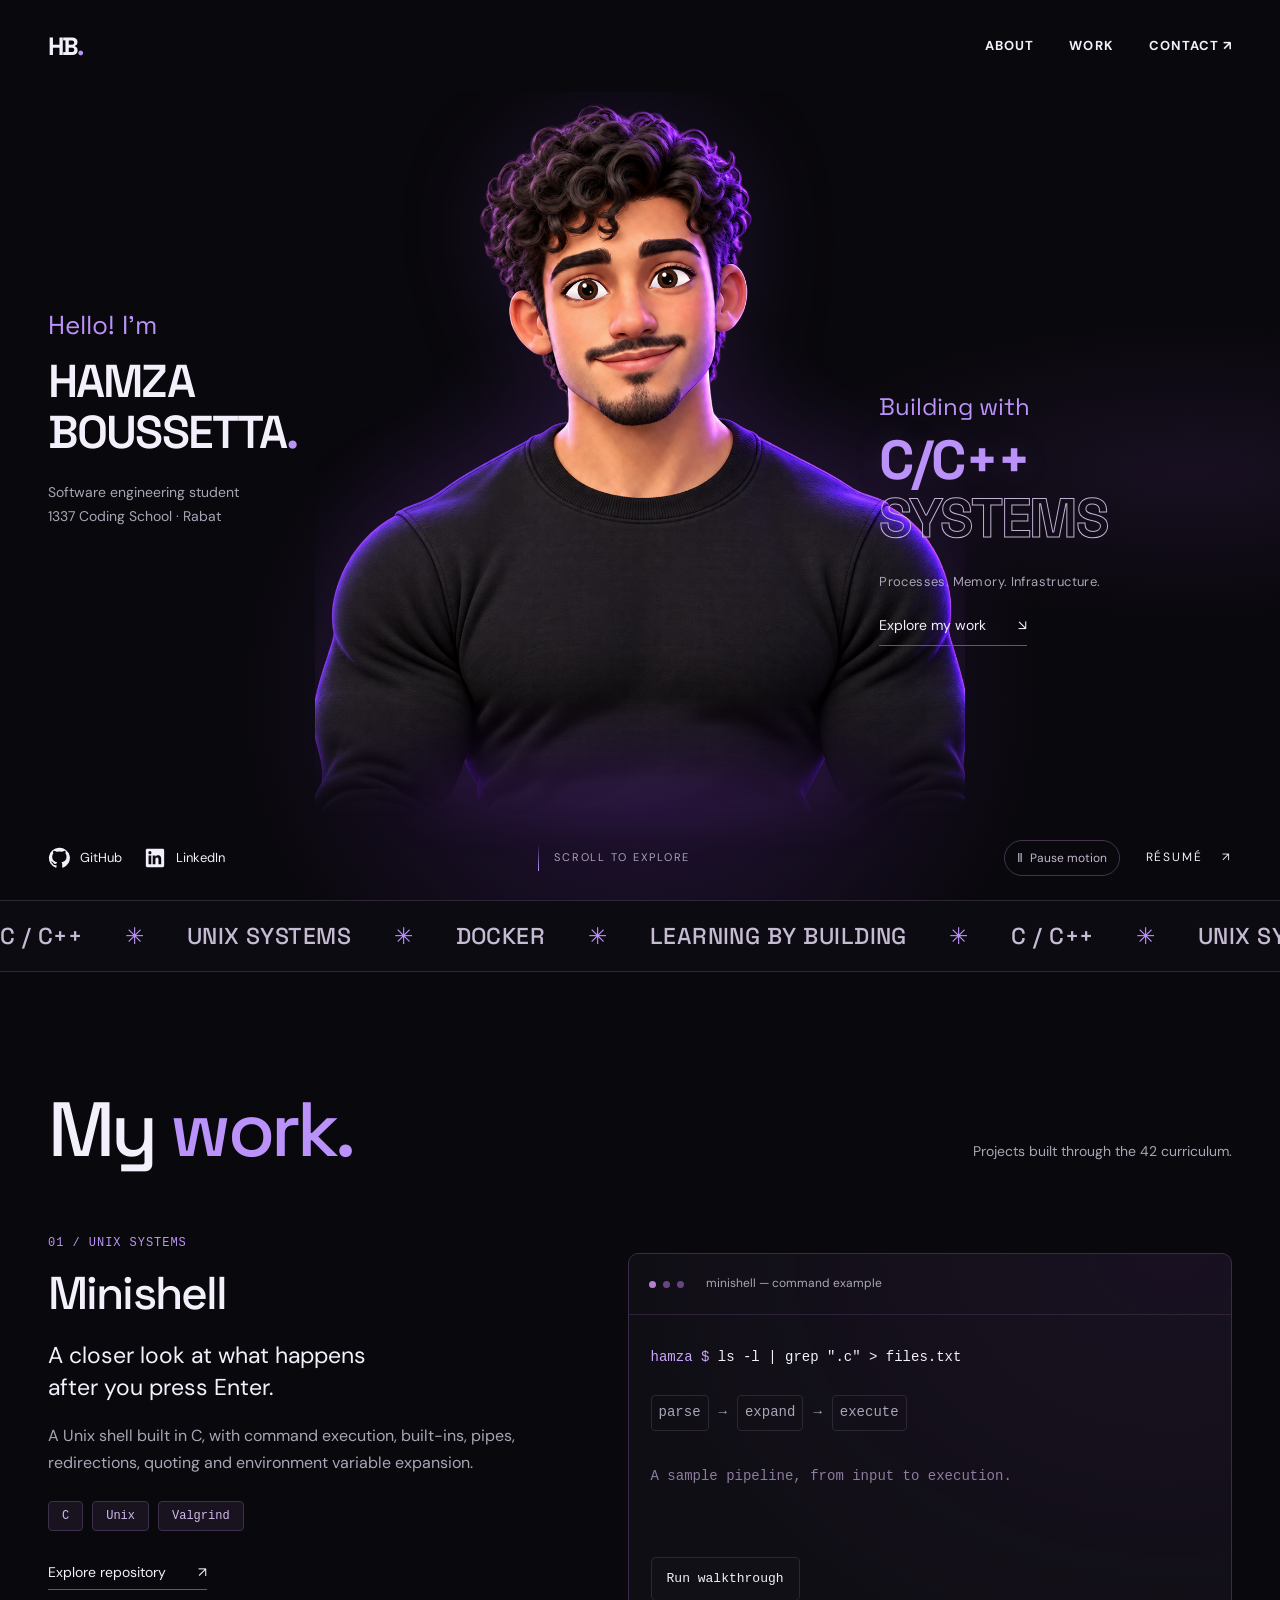
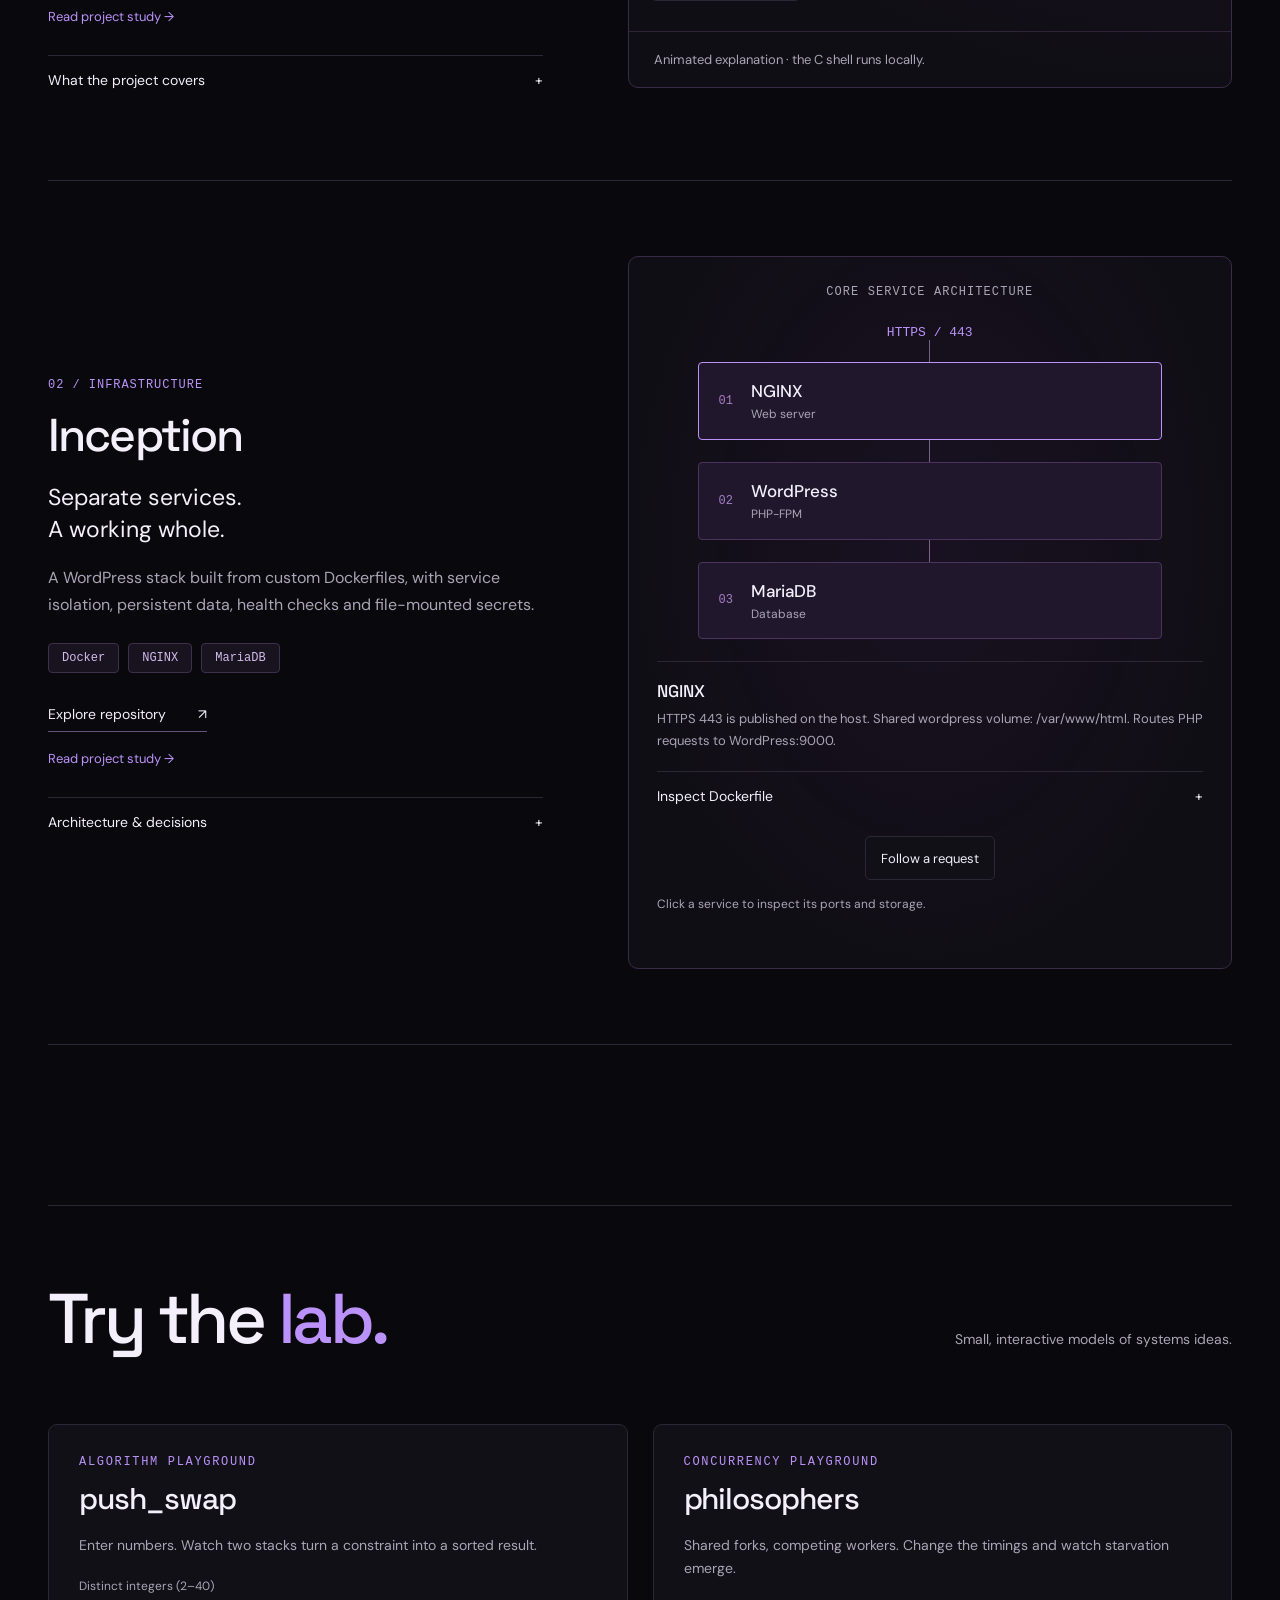
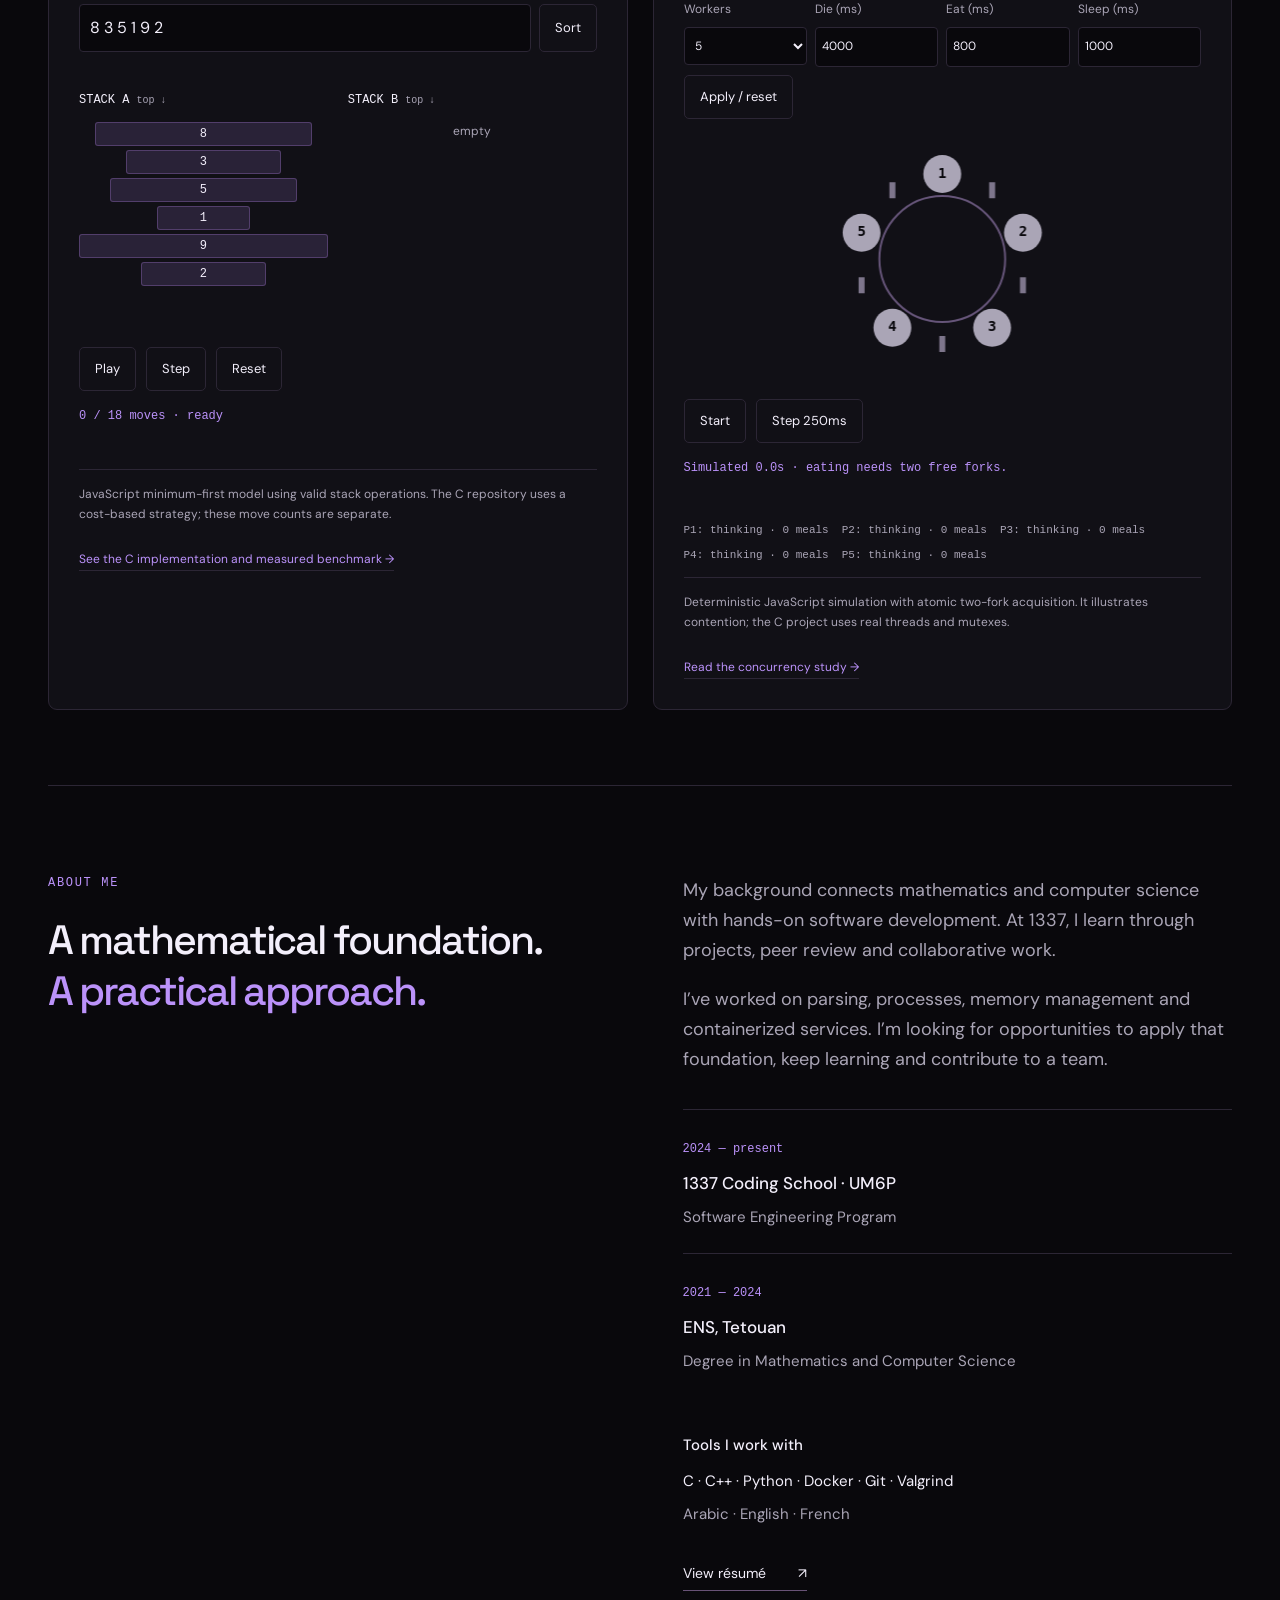
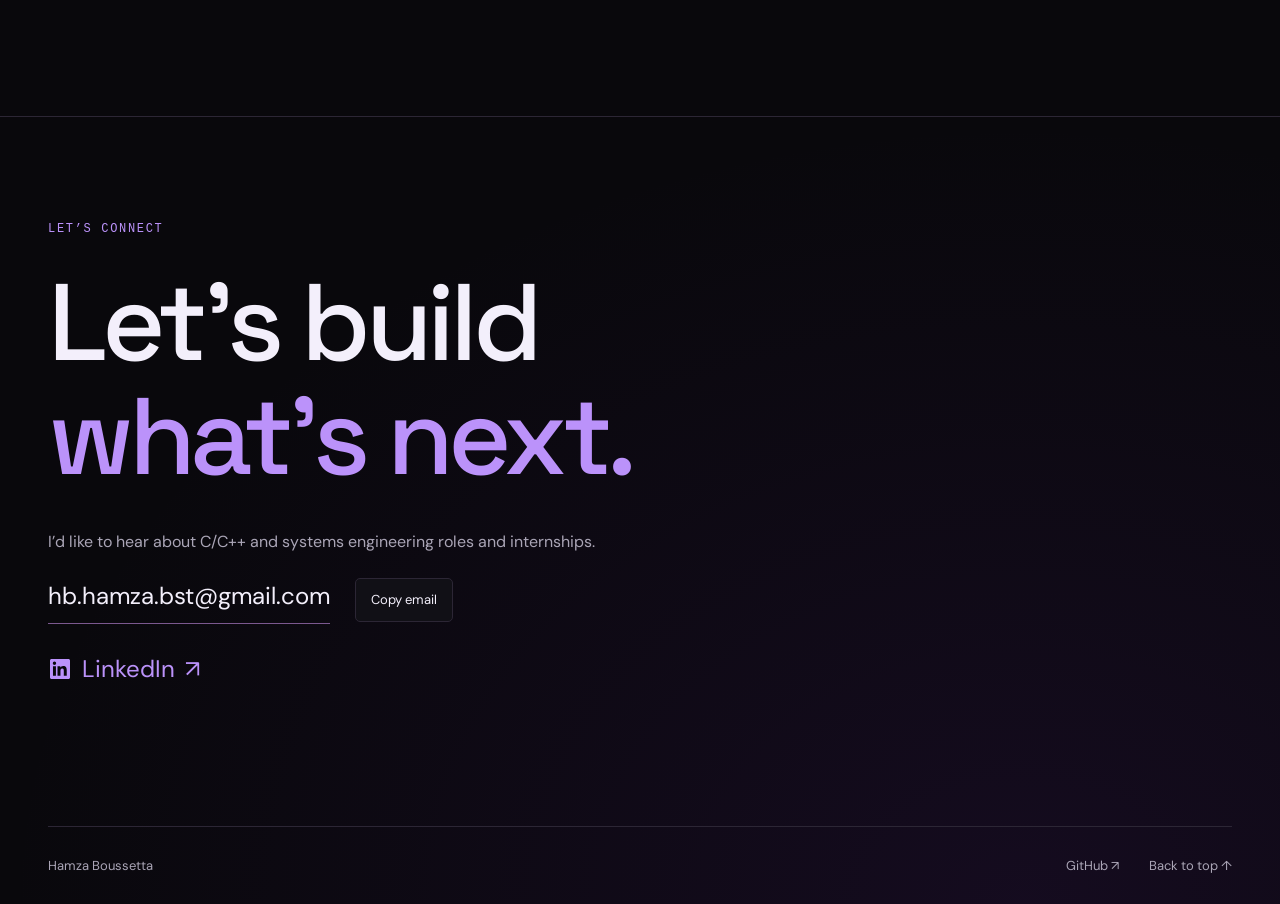
==== index.html @ 7cae81f7 "Format portfolio source with shorter readable lines" ====
<!doctype html>
<html lang="en">
  <head>
    <meta charset="utf-8" />
    <meta name="viewport" content="width=device-width, initial-scale=1" />
    <title>Hamza Boussetta — Software Engineering</title>
    <meta
      name="description"
      content="Hamza Boussetta, software engineering student at 1337 Coding School. Selected work in C, Unix systems and Docker."
    />

    <link rel="stylesheet" href="styles.css" />
    <script src="content.js" defer></script>
    <script src="eye-tracking.js" defer></script>
    <script src="script.js" defer></script>

    <link rel="canonical" href="https://hamzabsst.vercel.app/" />
    <meta property="og:type" content="website" />
    <meta property="og:title" content="Hamza Boussetta — C/C++ & Systems" />
    <meta
      property="og:description"
      content="Explore my systems projects and interactive demos."
    />
    <meta property="og:url" content="https://hamzabsst.vercel.app/" />
    <meta
      property="og:image"
      content="https://hamzabsst.vercel.app/assets/social-preview.png"
    />
    <meta property="og:image:width" content="1200" />
    <meta property="og:image:height" content="630" />
    <meta
      property="og:image:alt"
      content="Hamza Boussetta. C/C++, Unix systems and infrastructure."
    />
    <meta name="twitter:card" content="summary_large_image" />
    <link rel="icon" href="assets/favicon.svg" type="image/svg+xml" />

    <link rel="stylesheet" href="features.css" />
    <script type="module" src="js/features.js"></script>
  </head>
  <body>
    <a class="skip" href="#main">Skip to content</a>
    <header class="wrap navigation">
      <a class="wordmark" href="#main" aria-label="Hamza Boussetta home"
        >HB<span>.</span></a
      >
      <nav aria-label="Main navigation">
        <a href="#about">About</a><a href="#work">Work</a
        ><a href="#contact">Contact <span aria-hidden="true">↗</span></a>
      </nav>
    </header>

    <main id="main">
      <section class="hero" aria-labelledby="hero-title">
        <div class="hero-glow" aria-hidden="true"></div>
        <div class="hero-layout wrap">
          <div class="hero-intro">
            <p class="hello">Hello! I’m</p>
            <h1 id="hero-title">HAMZA<br />BOUSSETTA<span>.</span></h1>
            <p class="intro-meta">
              Software engineering student<br />1337 Coding School · Rabat
            </p>
          </div>
          <figure class="hero-character">
            <svg
              class="character-art"
              viewBox="0 0 1199 1312"
              preserveAspectRatio="xMidYMax meet"
              aria-hidden="true"
            >
              <defs>
                <clipPath id="eye-left">
                  <path
                    d="M462 353 Q478 325 503 325 Q526 323 540 351 Q502 374 462 353Z"
                  />
                </clipPath>
                <clipPath id="eye-right">
                  <path
                    d="M618 338 Q628 309 650 307 Q680 302 692 326 Q657 349 618 338Z"
                  />
                </clipPath>
                <radialGradient id="iris-brown">
                  <stop stop-color="#713318" />
                  <stop offset=".7" stop-color="#512412" />
                  <stop offset="1" stop-color="#24160f" />
                </radialGradient>
                <linearGradient id="eye-white" x2="0" y2="1">
                  <stop stop-color="#d6c6d1" />
                  <stop offset=".5" stop-color="#fff8f5" />
                  <stop offset="1" stop-color="#ddcad8" />
                </linearGradient>
              </defs>
              <image
                href="assets/developer-goatee.png"
                width="1199"
                height="1312"
              />
              <g clip-path="url(#eye-left)">
                <path
                  fill="url(#eye-white)"
                  d="M462 353 Q478 325 503 325 Q526 323 540 351 Q502 374 462 353Z"
                />
                <g
                  data-eye-pupil
                  data-eye-x="503"
                  data-eye-y="344"
                  data-eye-radius="6"
                  transform="translate(503 344)"
                >
                  <circle r="19" fill="url(#iris-brown)" />
                  <circle r="11" fill="#080605" />
                  <circle cx="-6" cy="-8" r="4" fill="#fff" />
                  <circle cx="5" cy="4" r="1.7" fill="#e3cac0" />
                </g>
              </g>
              <g clip-path="url(#eye-right)">
                <path
                  fill="url(#eye-white)"
                  d="M618 338 Q628 309 650 307 Q680 302 692 326 Q657 349 618 338Z"
                />
                <g
                  data-eye-pupil
                  data-eye-x="650"
                  data-eye-y="324"
                  data-eye-radius="6"
                  transform="translate(650 324)"
                >
                  <circle r="19" fill="url(#iris-brown)" />
                  <circle r="11" fill="#080605" />
                  <circle cx="-6" cy="-8" r="4" fill="#fff" />
                  <circle cx="5" cy="4" r="1.7" fill="#e3cac0" />
                </g>
              </g>
            </svg>
            <div class="character-floor" aria-hidden="true"></div>
          </figure>
          <div class="hero-role">
            <p>Building with</p>
            <div class="role-lines">
              <span>C/C++</span><span class="outline">SYSTEMS</span>
            </div>
            <p class="role-caption">Processes. Memory. Infrastructure.</p>
            <a class="hero-cta" href="#work"
              >Explore my work <span aria-hidden="true">↘</span></a
            >
          </div>
        </div>
        <div class="hero-bottom wrap">
          <div class="hero-socials" aria-label="Social profiles">
            <a
              class="social-link"
              aria-label="GitHub profile"
              href="https://github.com/hamzabsst"
              target="_blank"
              rel="noopener noreferrer"
              ><svg aria-hidden="true" viewBox="0 0 24 24">
                <path
                  fill="currentColor"
                  d="M12 .9a11.1 11.1 0 0 0-3.5 21.6c.6.1.8-.2.8-.6v-2.1c-3.4.7-4.1-1.4-4.1-1.4-.6-1.4-1.4-1.8-1.4-1.8-1.1-.8.1-.8.1-.8 1.2.1 1.9 1.3 1.9 1.3 1.1 1.9 2.8 1.3 3.5 1 .1-.8.4-1.3.8-1.6-2.7-.3-5.5-1.4-5.5-6.1 0-1.3.5-2.4 1.2-3.2-.1-.3-.5-1.6.1-3.2 0 0 1-.3 3.4 1.2a11.7 11.7 0 0 1 6.2 0c2.4-1.5 3.4-1.2 3.4-1.2.6 1.6.2 2.9.1 3.2.7.8 1.2 1.9 1.2 3.2 0 4.7-2.8 5.8-5.5 6.1.4.4.8 1.1.8 2.2v3.2c0 .4.2.7.8.6A11.1 11.1 0 0 0 12 .9Z"
                /></svg
              ><span>GitHub</span></a
            ><a
              class="social-link"
              href="https://www.linkedin.com/in/hamzabsst/"
              target="_blank"
              rel="noopener noreferrer"
              aria-label="LinkedIn profile"
              ><svg aria-hidden="true" viewBox="0 0 24 24">
                <path
                  fill="currentColor"
                  d="M20.45 2H3.55C2.69 2 2 2.68 2 3.52v16.96C2 21.32 2.69 22 3.55 22h16.9c.86 0 1.55-.68 1.55-1.52V3.52C22 2.68 21.31 2 20.45 2ZM7.93 18.75H4.98V9.2h2.95v9.55ZM6.46 7.9a1.71 1.71 0 1 1 0-3.42 1.71 1.71 0 0 1 0 3.42Zm12.29 10.85H15.8V14.1c0-1.11-.02-2.54-1.55-2.54-1.55 0-1.79 1.21-1.79 2.46v4.73H9.51V9.2h2.83v1.3h.04c.39-.74 1.36-1.53 2.79-1.53 2.98 0 3.58 1.96 3.58 4.5v5.28Z"
                /></svg
              ><span>LinkedIn</span></a
            >
          </div>
          <a class="scroll-cue" href="#work"
            ><span class="scroll-line" aria-hidden="true"></span>SCROLL TO
            EXPLORE</a
          >
          <div class="hero-actions">
            <button
              class="motion-control"
              type="button"
              aria-pressed="false"
              aria-label="Pause animation"
            >
              <span aria-hidden="true">Ⅱ</span
              ><span class="motion-label">Pause motion</span></button
            ><a
              class="resume-hero"
              data-resume
              target="_blank"
              rel="noopener noreferrer"
              >RÉSUMÉ <span aria-hidden="true">↗</span></a
            >
          </div>
        </div>
      </section>
      <div class="ticker" aria-hidden="true">
        <div>
          C / C++ <span>✳</span> UNIX SYSTEMS <span>✳</span> DOCKER
          <span>✳</span> LEARNING BY BUILDING <span>✳</span> C / C++
          <span>✳</span> UNIX SYSTEMS <span>✳</span> DOCKER
          <span>✳</span> LEARNING BY BUILDING <span>✳</span>
        </div>
      </div>
      <section class="work-section" id="work" aria-labelledby="work-title">
        <div class="wrap">
          <div class="section-head">
            <h2 id="work-title">My <em>work.</em></h2>
            <p>Projects built through the 42 curriculum.</p>
          </div>
          <article class="project" id="minishell">
            <div class="project-copy">
              <div class="project-index">01 / UNIX SYSTEMS</div>
              <h3>Minishell</h3>
              <p class="project-intro">
                A closer look at what happens<br />after you press Enter.
              </p>
              <p id="minishell-description"></p>
              <ul class="skills" aria-label="Minishell technologies">
                <li>C</li>
                <li>Unix</li>
                <li>Valgrind</li>
              </ul>
              <a
                class="text-link"
                id="minishell-link"
                target="_blank"
                rel="noopener noreferrer"
                >Explore repository <span aria-hidden="true">↗</span></a
              >
              <a class="study-link" href="projects/minishell.html"
                >Read project study →</a
              >
              <details>
                <summary>
                  What the project covers <span aria-hidden="true">+</span>
                </summary>
                <p>
                  Command execution, built-ins, quoting, environment variables,
                  pipes, redirections and signals. The project also includes
                  memory checks with Valgrind.
                </p>
              </details>
            </div>
            <div
              class="terminal visual"
              aria-label="Example of a shell pipeline"
            >
              <div class="terminal-bar">
                <span></span><span></span><span></span>
                <p>minishell — command example</p>
              </div>
              <div class="terminal-content">
                <p>
                  <span class="prompt">hamza $</span>
                  <span data-shell-command
                    >ls -l | grep ".c" &gt; files.txt</span
                  >
                </p>
                <div class="shell-stages" aria-label="Pipeline stages">
                  <span data-shell-stage>parse</span
                  ><span aria-hidden="true">→</span
                  ><span data-shell-stage>expand</span
                  ><span aria-hidden="true">→</span
                  ><span data-shell-stage>execute</span>
                </div>
                <p data-shell-explanation class="terminal-muted">
                  A sample pipeline, from input to execution.
                </p>
                <button class="button" type="button" data-run-shell>
                  Run walkthrough
                </button>
              </div>
              <div class="terminal-caption">
                Animated explanation · the C shell runs locally.
              </div>
            </div>
          </article>
          <article class="project" id="inception">
            <div class="project-copy">
              <div class="project-index">02 / INFRASTRUCTURE</div>
              <h3>Inception</h3>
              <p class="project-intro">
                Separate services.<br />A working whole.
              </p>
              <p id="inception-description"></p>
              <ul class="skills" aria-label="Inception technologies">
                <li>Docker</li>
                <li>NGINX</li>
                <li>MariaDB</li>
              </ul>
              <a
                class="text-link"
                id="inception-link"
                target="_blank"
                rel="noopener noreferrer"
                >Explore repository <span aria-hidden="true">↗</span></a
              >
              <a class="study-link" href="projects/inception.html"
                >Read project study →</a
              >
              <details>
                <summary>
                  Architecture &amp; decisions <span aria-hidden="true">+</span>
                </summary>
                <p>
                  Custom Dockerfiles, an isolated bridge network, persistent
                  volumes and Docker Secrets. The repository also includes Redis
                  caching, Adminer and a static showcase site.
                </p>
              </details>
            </div>
            <div
              class="architecture visual"
              aria-label="Interactive Inception core service architecture"
            >
              <div class="architecture-label">CORE SERVICE ARCHITECTURE</div>
              <div class="https">HTTPS / 443</div>
              <div class="connector" aria-hidden="true"></div>
              <button
                type="button"
                class="service"
                data-service="nginx"
                aria-pressed="true"
              >
                <span>01</span><strong>NGINX</strong><small>Web server</small>
              </button>
              <div class="connector" aria-hidden="true"></div>
              <button
                type="button"
                class="service"
                data-service="wordpress"
                aria-pressed="false"
              >
                <span>02</span><strong>WordPress</strong><small>PHP-FPM</small>
              </button>
              <div class="connector" aria-hidden="true"></div>
              <button
                type="button"
                class="service"
                data-service="mariadb"
                aria-pressed="false"
              >
                <span>03</span><strong>MariaDB</strong><small>Database</small>
              </button>
              <div class="service-inspector" aria-live="polite">
                <h4 data-service-title>NGINX</h4>
                <p data-service-details></p>
                <details>
                  <summary>
                    Inspect Dockerfile <span aria-hidden="true">+</span>
                  </summary>
                  <pre><code data-service-code></code></pre>
                  <a
                    data-service-source
                    target="_blank"
                    rel="noopener noreferrer"
                    >View source ↗</a
                  >
                </details>
              </div>
              <button class="button" type="button" data-run-request>
                Follow a request
              </button>
              <p data-request-status class="request-status" role="status">
                Click a service to inspect its ports and storage.
              </p>
            </div>
          </article>
        </div>
      </section>

      <section class="lab-section wrap" id="lab" aria-labelledby="lab-title">
        <div class="section-head">
          <h2 id="lab-title">Try the <em>lab.</em></h2>
          <p>Small, interactive models of systems ideas.</p>
        </div>
        <div class="lab-grid">
          <article class="demo-panel" id="stack-demo">
            <div class="eyebrow">ALGORITHM PLAYGROUND</div>
            <h3>push_swap</h3>
            <p>
              Enter numbers. Watch two stacks turn a constraint into a sorted
              result.
            </p>
            <form id="stack-form">
              <label for="stack-input">Distinct integers (2–40)</label>
              <div class="input-row">
                <input
                  id="stack-input"
                  value="8 3 5 1 9 2"
                  aria-describedby="stack-status"
                  maxlength="500"
                /><button class="button" type="submit">Sort</button>
              </div>
            </form>
            <div class="stack-columns">
              <div>
                <h4>STACK A <span>top ↓</span></h4>
                <div data-stack="a" class="stack-values"></div>
              </div>
              <div>
                <h4>STACK B <span>top ↓</span></h4>
                <div data-stack="b" class="stack-values"></div>
              </div>
            </div>
            <div class="demo-controls">
              <button class="button" type="button" data-stack-play>Play</button
              ><button class="button" type="button" data-stack-step>Step</button
              ><button class="button" type="button" data-stack-reset>
                Reset
              </button>
            </div>
            <p id="stack-status" class="demo-status" role="status"></p>
            <p class="demo-caption">
              JavaScript minimum-first model using valid stack operations. The C
              repository uses a cost-based strategy; these move counts are
              separate.
            </p>
            <a href="projects/push_swap.html"
              >See the C implementation and measured benchmark →</a
            >
          </article>
          <article class="demo-panel" id="philosophers-demo">
            <div class="eyebrow">CONCURRENCY PLAYGROUND</div>
            <h3>philosophers</h3>
            <p>
              Shared forks, competing workers. Change the timings and watch
              starvation emerge.
            </p>
            <form id="philosopher-form" class="philosopher-settings">
              <label
                >Workers<select name="count">
                  <option>2</option>
                  <option>3</option>
                  <option>4</option>
                  <option selected>5</option>
                  <option>6</option>
                  <option>7</option>
                  <option>8</option>
                </select></label
              ><label
                >Die (ms)<input
                  name="die"
                  type="number"
                  min="100"
                  max="10000"
                  step="100"
                  value="4000"
                  required /></label
              ><label
                >Eat (ms)<input
                  name="eat"
                  type="number"
                  min="100"
                  max="10000"
                  step="100"
                  value="800"
                  required /></label
              ><label
                >Sleep (ms)<input
                  name="sleep"
                  type="number"
                  min="100"
                  max="10000"
                  step="100"
                  value="1000"
                  required /></label
              ><button class="button" type="submit">Apply / reset</button>
            </form>
            <canvas
              id="philosopher-canvas"
              aria-label="Philosophers seated around a table with shared forks"
              aria-describedby="philosopher-status philosopher-states"
              role="img"
              width="400"
              height="280"
            ></canvas>
            <div class="demo-controls">
              <button class="button" type="button" data-philosopher-play>
                Start</button
              ><button class="button" type="button" data-philosopher-step>
                Step 250ms
              </button>
            </div>
            <p id="philosopher-status" class="demo-status" role="status"></p>
            <ul
              id="philosopher-states"
              data-philosopher-states
              class="philosopher-states"
            ></ul>
            <p class="demo-caption">
              Deterministic JavaScript simulation with atomic two-fork
              acquisition. It illustrates contention; the C project uses real
              threads and mutexes.
            </p>
            <a href="projects/philosophers.html"
              >Read the concurrency study →</a
            >
          </article>
        </div>
      </section>

      <section class="wrap about" id="about" aria-labelledby="about-title">
        <div>
          <div class="eyebrow">ABOUT ME</div>
          <h2 id="about-title">
            A mathematical foundation.<br /><em>A practical approach.</em>
          </h2>
        </div>
        <div class="about-content">
          <p>
            My background connects mathematics and computer science with
            hands-on software development. At 1337, I learn through projects,
            peer review and collaborative work.
          </p>
          <p>
            I’ve worked on parsing, processes, memory management and
            containerized services. I’m looking for opportunities to apply that
            foundation, keep learning and contribute to a team.
          </p>
          <div class="education">
            <div>
              <span>2024 — present</span>
              <h3>1337 Coding School · UM6P</h3>
              <p>Software Engineering Program</p>
            </div>
            <div>
              <span>2021 — 2024</span>
              <h3>ENS, Tetouan</h3>
              <p>Degree in Mathematics and Computer Science</p>
            </div>
          </div>
          <div class="toolbox">
            <h3>Tools I work with</h3>
            <p>C · C++ · Python · Docker · Git · Valgrind</p>
            <p class="languages">Arabic · English · French</p>
          </div>
          <a
            class="text-link"
            id="resume-link"
            target="_blank"
            rel="noopener noreferrer"
            >View résumé <span aria-hidden="true">↗</span></a
          >
        </div>
      </section>
      <section class="contact" id="contact" aria-labelledby="contact-title">
        <div class="wrap">
          <div class="eyebrow">LET’S CONNECT</div>
          <h2 id="contact-title">Let’s build<br /><em>what’s next.</em></h2>
          <p>
            I’d like to hear about C/C++ and systems engineering roles and
            internships.
          </p>
          <div class="email-actions">
            <a class="email" id="email-link"></a
            ><button class="button" type="button" data-copy-email>
              Copy email
            </button>
          </div>
          <a
            class="contact-linkedin"
            href="https://www.linkedin.com/in/hamzabsst/"
            target="_blank"
            rel="noopener noreferrer"
            ><svg aria-hidden="true" viewBox="0 0 24 24">
              <path
                fill="currentColor"
                d="M20.45 2H3.55C2.69 2 2 2.68 2 3.52v16.96C2 21.32 2.69 22 3.55 22h16.9c.86 0 1.55-.68 1.55-1.52V3.52C22 2.68 21.31 2 20.45 2ZM7.93 18.75H4.98V9.2h2.95v9.55ZM6.46 7.9a1.71 1.71 0 1 1 0-3.42 1.71 1.71 0 0 1 0 3.42Zm12.29 10.85H15.8V14.1c0-1.11-.02-2.54-1.55-2.54-1.55 0-1.79 1.21-1.79 2.46v4.73H9.51V9.2h2.83v1.3h.04c.39-.74 1.36-1.53 2.79-1.53 2.98 0 3.58 1.96 3.58 4.5v5.28Z"
              /></svg
            ><span>LinkedIn</span><span aria-hidden="true">↗</span></a
          >
          <p
            id="site-status"
            class="site-status"
            role="status"
            aria-live="polite"
          ></p>
          <footer>
            <span>Hamza Boussetta</span
            ><a
              href="https://github.com/hamzabsst"
              target="_blank"
              rel="noopener noreferrer"
              >GitHub ↗</a
            ><a href="#main">Back to top ↑</a>
          </footer>
        </div>
      </section>
    </main>
  </body>
</html>
---- styles.css ----
@import url('https://fonts.googleapis.com/css2?family=Space+Grotesk:wght@400;500;600;700&family=DM+Sans:wght@400;500;600;700&display=swap');
/* Design tokens and base styles */
:root {
  --bg: #09080c;
  --surface: #111016;
  --ink: #f3effb;
  --muted: #aaa5b6;
  --accent: #bb92fa;
  --line: #2c2635;
  --sans: 'DM Sans', sans-serif;
  --display: 'Space Grotesk', sans-serif;
}
* {
  box-sizing: border-box;
}
html {
  scroll-behavior: smooth;
  scroll-padding-top: 100px;
}
body {
  margin: 0;
  background: var(--bg);
  color: var(--ink);
  font: 16px/1.65 var(--sans);
  overflow-x: clip;
}
a {
  color: inherit;
  text-decoration: none;
  transition: color 0.2s;
}
a:hover {
  color: var(--accent);
}
a:focus-visible,
summary:focus-visible {
  outline: 2px solid var(--accent);
  outline-offset: 6px;
}
h1,
h2,
h3,
p,
figure {
  margin: 0;
}
p {
  margin-bottom: 20px;
}
.wrap {
  width: min(1320px, calc(100% - 96px));
  margin: auto;
}
.skip {
  position: absolute;
  top: -100px;
  left: 20px;
  z-index: 99;
  background: var(--bg);
  padding: 10px;
}
.skip:focus {
  top: 12px;
}
/* Navigation */
.navigation {
  height: 92px;
  display: flex;
  align-items: center;
  justify-content: space-between;
  gap: 30px;
  position: relative;
  z-index: 4;
}
.wordmark {
  font: 700 25px var(--display);
  letter-spacing: -0.08em;
}
.wordmark span {
  color: var(--accent);
}
nav {
  display: flex;
  gap: 35px;
}
nav a {
  font-size: 13px;
  font-weight: 700;
  text-transform: uppercase;
  letter-spacing: 0.08em;
  padding: 12px 0;
}
/* Hero and character */
.hero {
  min-height: 690px;
  height: calc(100svh - 92px);
  max-height: 920px;
  position: relative;
  isolation: isolate;
  display: flex;
  flex-direction: column;
  justify-content: center;
  overflow: hidden;
}
.hero-glow {
  position: absolute;
  z-index: -1;
  inset: 0;
  background:
    radial-gradient(ellipse at 50% 75%, #7032b34a 0, transparent 45%),
    radial-gradient(ellipse at 93% 47%, #713da324, transparent 25%);
}
.hero-layout {
  display: grid;
  grid-template-columns: 1fr 1.22fr 1fr;
  align-items: center;
  min-height: 540px;
  flex: 1;
  position: relative;
}
.hero-intro {
  z-index: 2;
  padding-bottom: 50px;
}
.hello {
  color: var(--accent);
  font: 400 26px var(--display);
  margin-bottom: 14px;
}
.hero h1 {
  font: 600 clamp(32px, 3.6vw, 57px) / 1.1 var(--display);
  letter-spacing: -0.04em;
}
.hero h1 span {
  color: var(--accent);
}
.intro-meta {
  color: var(--muted);
  font-size: 14px;
  margin-top: 24px;
  line-height: 1.7;
}
.hero-character {
  align-self: end;
  position: relative;
  width: 145%;
  margin-left: -22.5%;
  height: 100%;
  max-height: 760px;
  display: flex;
  align-items: end;
  justify-content: center;
  z-index: 1;
  transform: translate3d(var(--portrait-x, 0px), var(--portrait-y, 0px), 0)
    rotate(var(--portrait-tilt, 0deg));
  transform-origin: 50% 95%;
  transition: transform 0.7s ease-out;
  pointer-events: none;
}

/* The image and eye overlays breathe together inside this SVG. */
.hero-character .character-art {
  height: 100%;
  width: 100%;
  overflow: visible;
  filter: drop-shadow(0 0 45px #9a52ef22);
  mask-image: linear-gradient(#000 84%, transparent 100%);
  transform-origin: 50% 90%;
  animation: character-breathe 5s ease-in-out infinite;
  will-change: transform;
}
.character-floor {
  position: absolute;
  bottom: 8px;
  left: 15%;
  width: 70%;
  height: 25px;
  animation: character-shadow 5s ease-in-out infinite;
  background: #7938ae4a;
  filter: blur(24px);
  border-radius: 50%;
}
.hero-role {
  z-index: 2;
  padding-left: 15px;
  padding-top: 130px;
}
.hero-role > p:first-child {
  font: 400 24px var(--display);
  color: var(--accent);
  margin-bottom: 10px;
}
.role-lines {
  font: 700 clamp(34px, 4.3vw, 70px) / 1.05 var(--display);
  letter-spacing: -0.035em;
}
.role-lines span {
  display: block;
}
.role-lines > span:first-child {
  color: var(--accent);
  text-shadow: 0 0 30px #a572d62b;
}
.outline {
  color: transparent;
  -webkit-text-stroke: 1px #c1b1d6;
}
.role-caption {
  font-size: 13px;
  letter-spacing: 0.03em;
  color: var(--muted);
  margin-top: 23px;
}
.hero-cta {
  font-size: 14px;
  border-bottom: 1px solid #695479;
  display: inline-flex;
  gap: 32px;
  padding-bottom: 7px;
}
.hero-bottom {
  position: relative;
  z-index: 3;
  display: flex;
  justify-content: space-between;
  align-items: center;
  min-height: 85px;
  gap: 25px;
}
.hero-socials {
  display: flex;
  align-items: center;
  gap: 22px;
}
.social-link {
  display: flex;
  align-items: center;
  gap: 10px;
  font-size: 13px;
}
.social-link svg {
  width: 22px;
  height: 22px;
}
.scroll-cue {
  font-size: 11px;
  letter-spacing: 0.16em;
  display: flex;
  align-items: center;
  gap: 15px;
  color: var(--muted);
}
.scroll-line {
  width: 1px;
  height: 27px;
  background: linear-gradient(transparent, var(--accent));
  animation: scrollPulse 2s ease-in-out infinite;
}
.resume-hero {
  font-size: 12px;
  letter-spacing: 0.15em;
}
.resume-hero span {
  margin-left: 15px;
}
.hero-actions {
  display: flex;
  align-items: center;
  gap: 26px;
}
.motion-control {
  display: flex;
  align-items: center;
  gap: 7px;
  background: transparent;
  border: 1px solid #443450;
  border-radius: 20px;
  color: #c3b6d0;
  padding: 8px 12px;
  font: 12px var(--sans);
  cursor: pointer;
  min-height: 36px;
}
.motion-control:hover {
  border-color: var(--accent);
  color: var(--ink);
}
.motion-control:focus-visible {
  outline: 2px solid var(--accent);
  outline-offset: 4px;
}
.motion-paused *,
.motion-paused *::before,
.motion-paused *::after {
  animation-play-state: paused !important;
}

/* Skills ticker */
.ticker {
  overflow: hidden;
  border-block: 1px solid var(--line);
  padding: 20px 0;
  background: #0d0b12;
}
.ticker > div {
  width: max-content;
  font: 500 23px var(--display);
  letter-spacing: 0.02em;
  animation: ticker 35s linear infinite;
  color: #c5bbd2;
  white-space: nowrap;
}
.ticker span {
  color: var(--accent);
  padding: 0 36px;
}
/* Projects */
.work-section {
  padding: 115px 0 85px;
}
.section-head {
  display: flex;
  justify-content: space-between;
  align-items: end;
  gap: 35px;
  margin-bottom: 65px;
}
.section-head h2,
.about h2,
.contact h2 {
  font-family: var(--display);
  font-weight: 500;
  letter-spacing: -0.05em;
}
.section-head h2 {
  font-size: clamp(46px, 6vw, 84px);
  line-height: 1.1;
}
.section-head p {
  font-size: 14px;
  color: var(--muted);
  margin: 0 0 8px;
}
em {
  font-style: normal;
  color: var(--accent);
}
.project {
  display: grid;
  grid-template-columns: 0.9fr 1.1fr;
  gap: 85px;
  align-items: center;
  margin-bottom: 75px;
  padding-bottom: 75px;
  border-bottom: 1px solid var(--line);
}
.project-index {
  font:
    12px ui-monospace,
    monospace;
  letter-spacing: 0.08em;
  color: var(--accent);
  margin-bottom: 18px;
}
.project h3 {
  font: 500 46px/1.1 var(--display);
  letter-spacing: -0.04em;
  margin-bottom: 20px;
}
.project-intro {
  font-size: 23px;
  line-height: 1.4;
}
.project-copy > p:not(.project-intro) {
  color: var(--muted);
}
.skills {
  list-style: none;
  display: flex;
  gap: 9px;
  flex-wrap: wrap;
  padding: 0;
  margin: 25px 0;
}
.skills li {
  font:
    12px ui-monospace,
    monospace;
  padding: 7px 13px;
  border: 1px solid #3c304c;
  border-radius: 4px;
  background: #19131f;
  color: #d1bbec;
}
.text-link {
  display: inline-flex;
  align-items: center;
  gap: 32px;
  padding: 5px 0;
  border-bottom: 1px solid #685277;
  font-size: 14px;
}
.text-link span {
  transition: transform 0.25s;
}
.text-link:hover span {
  transform: translate(3px, -3px);
}
.visual {
  min-width: 0;
  transition:
    transform 0.4s ease,
    box-shadow 0.4s ease;
}
.project:hover .visual {
  transform: translateY(-7px);
  box-shadow: 0 15px 65px #9d4eed12;
}
.terminal {
  border: 1px solid #3a2b49;
  border-radius: 10px;
  min-height: 390px;
  display: flex;
  flex-direction: column;
  background:
    radial-gradient(ellipse at 90% 0, #59297820, transparent 70%), #100e15;
  overflow: hidden;
}
.terminal-bar {
  display: flex;
  align-items: center;
  gap: 7px;
  padding: 20px;
  border-bottom: 1px solid #2e2339;
}
.terminal-bar > span {
  width: 7px;
  height: 7px;
  border-radius: 50%;
  background: #674582;
}
.terminal-bar > span:first-child {
  background: #b481ce;
}
.terminal-bar p {
  margin: 0 0 0 15px;
  font-size: 12px;
  color: var(--muted);
}
.terminal-content {
  font:
    14px/1.8 ui-monospace,
    monospace;
  padding: 40px 25px;
  overflow-wrap: anywhere;
}
.prompt {
  color: #caa4fc;
}
.terminal-content p {
  margin-bottom: 17px;
}
.terminal-muted {
  color: #8e7c9e;
  margin: 33px 0 !important;
}
.cursor {
  display: inline-block;
  width: 8px;
  height: 17px;
  background: var(--accent);
  vertical-align: middle;
  animation: blink 1.5s step-end infinite;
}
.terminal-caption {
  margin-top: auto;
  border-top: 1px solid #2e2339;
  padding: 17px 25px;
  color: var(--muted);
  font-size: 13px;
}
.architecture {
  min-height: 445px;
  border: 1px solid #3a2b49;
  border-radius: 10px;
  padding: 28px;
  display: flex;
  flex-direction: column;
  align-items: center;
  background:
    radial-gradient(ellipse at 50% 40%, #54287322, transparent 70%), #100e15;
}
.architecture-label {
  font:
    12px ui-monospace,
    monospace;
  letter-spacing: 0.09em;
  color: var(--muted);
  margin-bottom: 26px;
}
.https {
  font:
    13px ui-monospace,
    monospace;
  color: var(--accent);
}
.connector {
  height: 22px;
  width: 1px;
  background: #796085;
}
.service {
  width: 85%;
  background: #21172c;
  border: 1px solid #4b335f;
  border-radius: 4px;
  padding: 14px 20px;
  display: grid;
  grid-template-columns: 32px 1fr;
}
.service > span {
  font:
    12px ui-monospace,
    monospace;
  color: #a47ec6;
  grid-row: span 2;
  align-self: center;
}
.service strong {
  font-weight: 500;
  font-size: 17px;
}
.service small {
  font-size: 12px;
  color: var(--muted);
}
.architecture-foot {
  margin-top: 25px;
  font-size: 12px;
  color: var(--muted);
}
details {
  margin-top: 27px;
  border-top: 1px solid var(--line);
  font-size: 14px;
}
summary {
  cursor: pointer;
  list-style: none;
  display: flex;
  align-items: center;
  justify-content: space-between;
  min-height: 48px;
  padding: 13px 0;
}
summary::-webkit-details-marker {
  display: none;
}
details[open] summary span {
  transform: rotate(45deg);
}
details p {
  color: var(--muted);
  margin: 0;
}
.more-work {
  display: flex;
  justify-content: space-between;
  gap: 30px;
}
.more-work h3 {
  font: 500 22px var(--display);
}
.more-work > div {
  display: flex;
  gap: 27px;
  flex-wrap: wrap;
}
.more-work a {
  border-bottom: 1px solid #483650;
  font-size: 15px;
  padding-bottom: 5px;
}
.more-work span {
  margin-left: 12px;
}
/* About and education */
.about {
  padding: 90px 0 125px;
  display: grid;
  grid-template-columns: 1fr 1fr;
  gap: 85px;
  border-top: 1px solid var(--line);
}
.eyebrow {
  font:
    12px ui-monospace,
    monospace;
  letter-spacing: 0.14em;
  color: var(--accent);
}
.about h2 {
  font-size: clamp(32px, 3.2vw, 48px);
  line-height: 1.25;
  margin-top: 25px;
}
.about-content > p {
  font-size: 18px;
  color: var(--muted);
}
.education {
  margin: 35px 0;
}
.education > div {
  border-top: 1px solid var(--line);
  padding: 24px 0;
}
.education span {
  font:
    12px ui-monospace,
    monospace;
  color: var(--accent);
}
.education h3 {
  font-size: 17px;
  font-weight: 500;
  margin: 8px 0;
}
.education p {
  font-size: 15px;
  color: var(--muted);
  margin: 0;
}
.toolbox {
  margin-bottom: 30px;
}
.toolbox h3 {
  font-size: 15px;
  font-weight: 500;
  margin-bottom: 12px;
}
.toolbox p {
  font-size: 15px;
  margin-bottom: 8px;
}
.languages {
  color: var(--muted);
}
/* Contact and footer */
.contact {
  padding-top: 105px;
  background: radial-gradient(ellipse at 80% 100%, #4a1b762e, transparent 70%);
  border-top: 1px solid var(--line);
}
.contact h2 {
  font-size: clamp(55px, 8.5vw, 126px);
  line-height: 1.05;
  margin: 30px 0 35px;
}
.contact > div > p {
  color: var(--muted);
}
.email {
  display: inline-block;
  border-bottom: 1px solid #7b588f;
  padding-bottom: 8px;
  overflow-wrap: anywhere;
}
footer {
  display: flex;
  gap: 30px;
  border-top: 1px solid var(--line);
  margin-top: 95px;
  padding: 28px 0;
  font-size: 13px;
  color: var(--muted);
}
footer > span {
  margin-right: auto;
}
/* Scroll reveals */
.reveal-ready {
  opacity: 0;
  transform: translateY(30px);
  transition:
    opacity 0.7s ease,
    transform 0.7s ease;
}
.revealed {
  opacity: 1;
  transform: none;
}
/* Animations */
@keyframes character-breathe {
  0%,
  100% {
    transform: translateY(0) scale(1) rotate(-0.25deg);
  }
  50% {
    transform: translateY(-7px) scale(1.012, 1.018) rotate(0.3deg);
  }
}
@keyframes character-shadow {
  0%,
  100% {
    opacity: 0.6;
    transform: scaleX(1);
  }
  50% {
    opacity: 0.85;
    transform: scaleX(1.09);
  }
}
@keyframes ticker {
  to {
    transform: translateX(-50%);
  }
}
@keyframes blink {
  50% {
    opacity: 0;
  }
}
@keyframes scrollPulse {
  50% {
    transform: translateY(6px);
    opacity: 0.4;
  }
}
/* Responsive layouts */
@media (min-width: 1500px) {
  .hero h1 {
    font-size: 57px;
  }
  .role-lines {
    font-size: 70px;
  }
}
@media (max-width: 1000px) {
  .wrap {
    width: calc(100% - 64px);
  }
  .hero {
    min-height: 620px;
  }
  .hero-layout {
    grid-template-columns: 1fr 1.1fr 1fr;
    min-height: 450px;
  }
  .hero h1 {
    font-size: clamp(28px, 4vw, 42px);
  }
  .hello {
    font-size: 22px;
  }
  .hero-role {
    padding-left: 0;
    padding-top: 130px;
  }
  .role-lines {
    font-size: clamp(30px, 4.4vw, 46px);
  }
  .hero-character {
    width: 155%;
    margin-left: -27.5%;
  }
  .intro-meta {
    font-size: 13px;
  }
  .role-caption {
    max-width: 180px;
  }
  .project,
  .about {
    gap: 45px;
  }
  .project h3 {
    font-size: 38px;
  }
  .project-intro {
    font-size: 21px;
  }
}
@media (max-width: 760px) {
  .hero-actions {
    gap: 12px;
  }
  .motion-control {
    padding: 7px 9px;
  }
  .motion-label {
    display: none;
  }

  .wrap {
    width: calc(100% - 40px);
  }
  .navigation {
    height: 78px;
  }
  nav {
    gap: 20px;
  }
  nav a {
    font-size: 12px;
  }
  .hero {
    height: auto;
    min-height: 790px;
  }
  .hero-layout {
    display: block;
    min-height: 690px;
  }
  .hero-intro {
    position: relative;
    padding-top: 45px;
    padding-bottom: 0;
    z-index: 3;
  }
  .hello {
    font-size: 20px;
    margin-bottom: 10px;
  }
  .hero h1 {
    font-size: clamp(34px, 7vw, 52px);
  }
  .intro-meta {
    margin-top: 15px;
    max-width: 250px;
  }
  .hero-character {
    position: absolute;
    bottom: 0;
    left: 50%;
    margin: 0;
    width: 115%;
    height: 510px;
    max-width: 600px;
    transform: translateX(-50%)
      translate3d(var(--portrait-x, 0px), var(--portrait-y, 0px), 0)
      rotate(var(--portrait-tilt, 0deg));
  }
  .hero-role {
    position: absolute;
    right: 0;
    bottom: 48px;
    padding: 0;
    max-width: 55%;
    text-align: right;
    z-index: 3;
  }
  .role-lines {
    font-size: clamp(34px, 7.5vw, 56px);
  }
  .hero-role > p:first-child {
    font-size: 18px;
  }
  .role-caption {
    font-size: 12px;
    max-width: 210px;
    display: block;
    margin-top: 15px;
    margin-left: auto;
  }
  .hero-cta {
    background: #0d0914bb;
    padding: 7px 12px;
    border-radius: 3px;
    gap: 20px;
  }
  .hero-socials {
    gap: 12px;
  }
  .hero-bottom {
    gap: 14px;
    min-height: 80px;
  }
  .scroll-cue {
    font-size: 9px;
    letter-spacing: 0.02em;
    gap: 8px;
  }
  .social-link span {
    display: none;
  }
  .resume-hero {
    font-size: 10px;
  }
  .resume-hero span {
    margin-left: 5px;
  }
  .ticker {
    padding: 16px 0;
  }
  .ticker > div {
    font-size: 18px;
  }
  .ticker span {
    padding: 0 25px;
  }
  .work-section {
    padding: 70px 0;
  }
  .section-head {
    display: block;
    margin-bottom: 45px;
  }
  .section-head h2 {
    font-size: 58px;
  }
  .section-head p {
    margin-top: 15px;
  }
  .project,
  .about {
    grid-template-columns: 1fr;
    gap: 30px;
  }
  .project {
    margin-bottom: 45px;
    padding-bottom: 45px;
  }
  .project h3 {
    font-size: 40px;
  }
  .terminal {
    min-height: 340px;
  }
  .terminal-content {
    font-size: 13px;
  }
  .more-work {
    display: block;
  }
  .more-work > div {
    margin-top: 20px;
    gap: 23px;
  }
  .about {
    padding: 65px 0;
    gap: 35px;
  }
  .about h2 {
    font-size: 34px;
  }
  .about-content > p {
    font-size: 17px;
  }
  .contact {
    padding-top: 65px;
  }
  .contact h2 {
    font-size: clamp(54px, 11vw, 84px);
  }
  footer {
    margin-top: 65px;
    gap: 20px;
    font-size: 12px;
    flex-wrap: wrap;
  }
  footer > span {
    width: 100%;
  }
}
@media (max-width: 380px) {
  nav {
    gap: 13px;
  }
  .hero-role {
    max-width: 60%;
  }
  .role-lines {
    font-size: 31px;
  }
  .hero h1 {
    font-size: 32px;
  }
  .scroll-cue {
    font-size: 9px;
  }
  .terminal-content {
    padding: 28px 18px;
  }
}
@media (prefers-reduced-motion: reduce) {
  html {
    scroll-behavior: auto;
  }
  *,
  *::before,
  *::after {
    animation: none !important;
    transition: none !important;
  }
  .reveal-ready {
    opacity: 1;
    transform: none;
  }
  .hero-character {
    --portrait-x: 0px !important;
    --portrait-y: 0px !important;
    --portrait-tilt: 0deg !important;
  }

  .hero-character .character-art {
    will-change: auto;
  }
  .motion-control {
    display: none;
  }
}
---- features.css ----
/* Shared controls, retained project interactions, browser demos and study pages. */
:root {
  color-scheme: dark;
}
button,
input,
select {
  font: inherit;
}
button {
  color: inherit;
  cursor: pointer;
}
button:disabled {
  cursor: default;
  opacity: 0.55;
}
button:focus-visible,
input:focus-visible,
select:focus-visible {
  outline: 2px solid var(--accent);
  outline-offset: 4px;
}
.button {
  display: inline-flex;
  align-items: center;
  justify-content: center;
  padding: 9px 15px;
  min-height: 44px;
  border: 1px solid var(--line);
  border-radius: 5px;
  background: var(--surface);
  color: var(--ink);
  font-size: 13px;
}
.button:hover {
  border-color: var(--accent);
  color: var(--accent);
}
/* Project walkthroughs and source inspector */
.study-link {
  display: block;
  width: fit-content;
  margin-top: 16px;
  font-size: 13px;
  color: var(--accent);
}
.shell-stages {
  display: flex;
  align-items: center;
  gap: 10px;
  margin: 25px 0;
  color: var(--muted);
}
[data-shell-stage] {
  padding: 4px 7px;
  border-radius: 4px;
  border: 1px solid var(--line);
}
[data-shell-stage][data-active='true'] {
  color: var(--ink);
  background: #6a369a55;
  border-color: var(--accent);
}
.terminal-content {
  padding: 30px 22px;
}
.terminal-muted {
  min-height: 60px;
}
.service {
  color: var(--ink);
  text-align: left;
  font-family: var(--sans);
}
.service[aria-pressed='true'] {
  border-color: var(--accent);
}
.service[data-flow='true'] {
  box-shadow: 0 0 25px #bb92fa45;
  border-color: var(--accent);
}
.service-inspector {
  align-self: stretch;
  border-top: 1px solid var(--line);
  margin-top: 22px;
  padding-top: 18px;
}
.service-inspector h4 {
  margin: 0 0 6px;
  font: 500 17px var(--display);
}
.service-inspector p {
  color: var(--muted);
  font-size: 13px;
}
.service-inspector details {
  margin: 0 0 15px;
}
pre {
  overflow-x: auto;
  max-width: 100%;
  background: var(--surface);
  border: 1px solid var(--line);
  border-radius: 5px;
  padding: 18px;
  font:
    12px/1.7 ui-monospace,
    monospace;
}
.service-inspector pre {
  max-height: 250px;
}
.service-inspector a {
  color: var(--accent);
  font-size: 12px;
}
.request-status {
  width: 100%;
  min-height: 45px;
  margin: 15px 0 0;
  font-size: 12px;
  color: var(--muted);
}
/* Browser lab */
.lab-grid {
  display: grid;
  grid-template-columns: 1fr 1fr;
  gap: 25px;
}
.demo-panel {
  border: 1px solid var(--line);
  border-radius: 9px;
  background: var(--surface);
  padding: 30px;
  min-width: 0;
}
.demo-panel h3 {
  font: 500 30px/1.2 var(--display);
  letter-spacing: -0.035em;
  margin: 17px 0;
}
.demo-panel > p {
  font-size: 14px;
  color: var(--muted);
}
.card-tech {
  font:
    12px ui-monospace,
    monospace;
  color: var(--accent);
}
.demo-panel > a {
  border-bottom: 1px solid var(--line);
  padding-bottom: 3px;
}
/* Lab layout */
.lab-section {
  padding: 75px 0;
  border-top: 1px solid var(--line);
}
.lab-section .section-head h2 {
  font-size: clamp(42px, 5.5vw, 74px);
}
.demo-panel h3 {
  margin-top: 12px;
}
.demo-panel label {
  display: block;
  font-size: 12px;
  color: var(--muted);
}
.demo-panel input,
.demo-panel select {
  background: var(--bg);
  color: var(--ink);
  border: 1px solid var(--line);
  border-radius: 4px;
  padding: 10px;
  min-width: 0;
  width: 100%;
}
.input-row {
  display: flex;
  gap: 8px;
  margin-top: 7px;
}
.input-row .button {
  flex-shrink: 0;
}
.stack-columns {
  display: grid;
  grid-template-columns: 1fr 1fr;
  gap: 20px;
  margin: 25px 0;
}
.stack-columns h4 {
  font:
    12px ui-monospace,
    monospace;
  margin-bottom: 15px;
}
.stack-columns h4 span {
  color: var(--muted);
  font-size: 10px;
}
.stack-values {
  min-height: 200px;
  max-height: 320px;
  overflow-y: auto;
  display: flex;
  flex-direction: column;
  gap: 4px;
  align-items: center;
}
.stack-bar {
  width: var(--bar-width);
  flex-shrink: 0;
  text-align: center;
  border: 1px solid #a676d155;
  border-radius: 3px;
  background: #bb92fa25;
  color: var(--ink);
  font:
    12px/22px ui-monospace,
    monospace;
}
.demo-controls {
  display: flex;
  gap: 10px;
  flex-wrap: wrap;
}
.demo-panel .demo-status {
  margin: 15px 0;
  min-height: 48px;
  font:
    12px/1.7 ui-monospace,
    monospace;
  color: var(--accent);
}
.demo-panel .demo-caption {
  font-size: 12px;
  border-top: 1px solid var(--line);
  padding-top: 15px;
}
.demo-panel > a {
  font-size: 12px;
  color: var(--accent);
}
.muted {
  color: var(--muted);
  font-size: 12px;
}
.philosopher-settings {
  display: grid;
  grid-template-columns: repeat(4, 1fr);
  gap: 8px;
}
.philosopher-settings input,
.philosopher-settings select {
  margin-top: 7px;
  padding: 9px 6px;
  font-size: 12px;
}
.philosopher-settings .button {
  grid-column: 1 / -1;
  width: fit-content;
}
#philosopher-canvas {
  display: block;
  width: 100%;
  height: 280px;
}
.philosopher-states {
  list-style: none;
  padding: 0;
  display: flex;
  flex-wrap: wrap;
  gap: 6px 13px;
  font:
    11px/1.8 ui-monospace,
    monospace;
  color: var(--muted);
}
/* Contact */
.email-actions {
  display: flex;
  align-items: center;
  gap: 25px;
  flex-wrap: wrap;
}
.email,
.contact-linkedin {
  font-size: clamp(18px, 2vw, 24px);
}
.contact-linkedin {
  display: inline-flex;
  align-items: center;
  gap: 10px;
  margin-top: 25px;
  color: var(--accent);
}
.contact-linkedin svg {
  width: 1em;
  height: 1em;
  flex-shrink: 0;
}
.site-status {
  min-height: 26px;
  margin-top: 15px;
  font-size: 13px;
  color: var(--accent);
}
/* Project study pages */
.article-layout {
  max-width: 850px;
  padding: 75px 0;
}
.article-layout h1 {
  font: 500 clamp(38px, 6vw, 75px) / 1.1 var(--display);
  letter-spacing: -0.045em;
  margin: 22px 0;
}
.article-lead {
  font-size: 21px;
  color: var(--muted);
}
.article-actions {
  display: flex;
  gap: 12px;
  flex-wrap: wrap;
  margin: 30px 0 55px;
}
.article-layout section {
  margin: 40px 0;
}
.article-layout h2 {
  font: 500 28px var(--display);
  letter-spacing: -0.025em;
  margin: 0 0 18px;
}
.article-layout section > p {
  color: var(--muted);
}
.article-layout section a {
  color: var(--accent);
  text-decoration: underline;
  text-underline-offset: 4px;
}
.article-layout code {
  font:
    12px/1.7 ui-monospace,
    monospace;
  overflow-wrap: anywhere;
}
.article-layout table {
  border-collapse: collapse;
  width: 100%;
  margin: 25px 0;
}
.article-layout th,
.article-layout td {
  text-align: left;
  padding: 12px;
  border-bottom: 1px solid var(--line);
}
.article-layout caption {
  text-align: left;
  font-size: 12px;
  color: var(--accent);
  margin-bottom: 12px;
}
/* Responsive layouts */
@media (max-width: 1000px) {
  .demo-panel {
    padding: 22px;
  }
}
@media (max-width: 760px) {
  .lab-grid {
    grid-template-columns: 1fr;
  }
  .lab-section {
    padding: 55px 0;
  }
  .article-layout {
    padding: 45px 0;
  }
  .article-lead {
    font-size: 18px;
  }
  .email-actions {
    gap: 18px;
  }
  .philosopher-settings {
    grid-template-columns: repeat(2, 1fr);
  }
  .shell-stages {
    gap: 5px;
    font-size: 12px;
  }
}
@media (prefers-reduced-motion: reduce) {
  *,
  *::before,
  *::after {
    scroll-behavior: auto !important;
    animation: none !important;
    transition: none !important;
  }
}
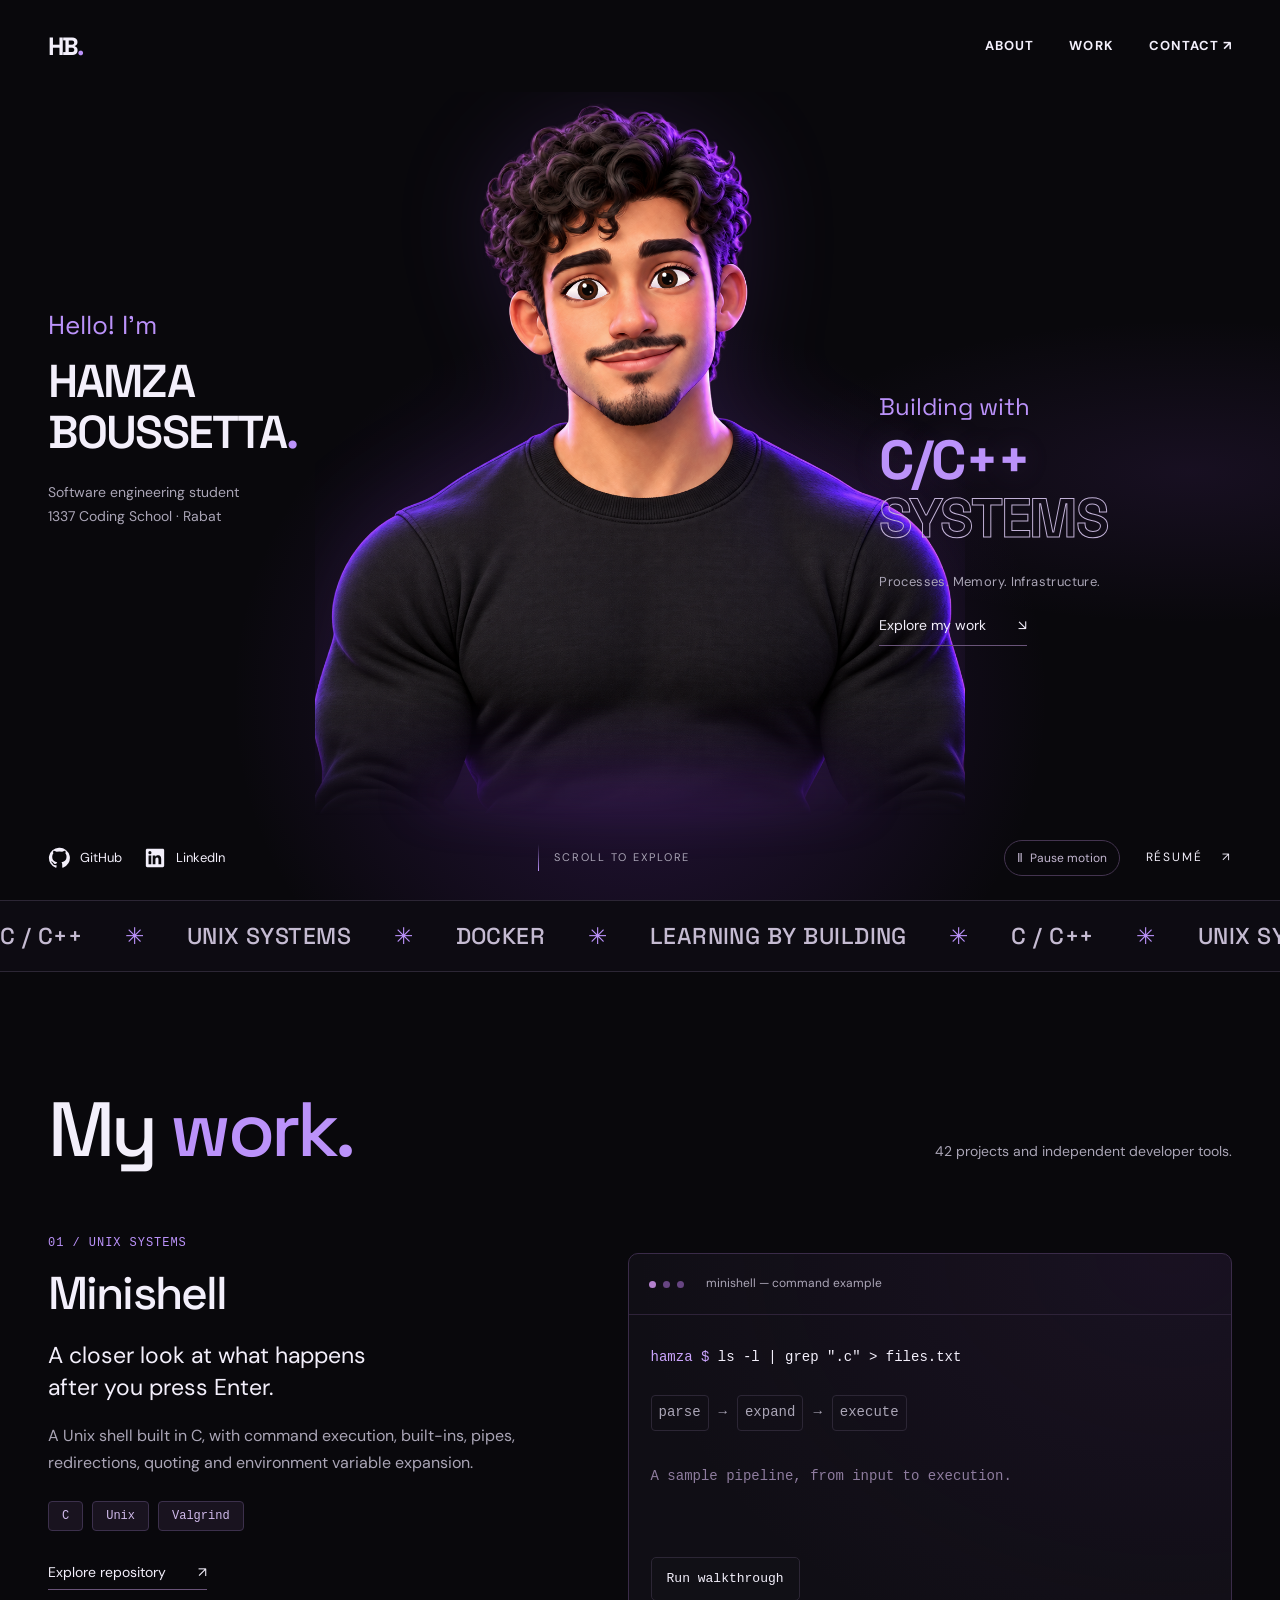
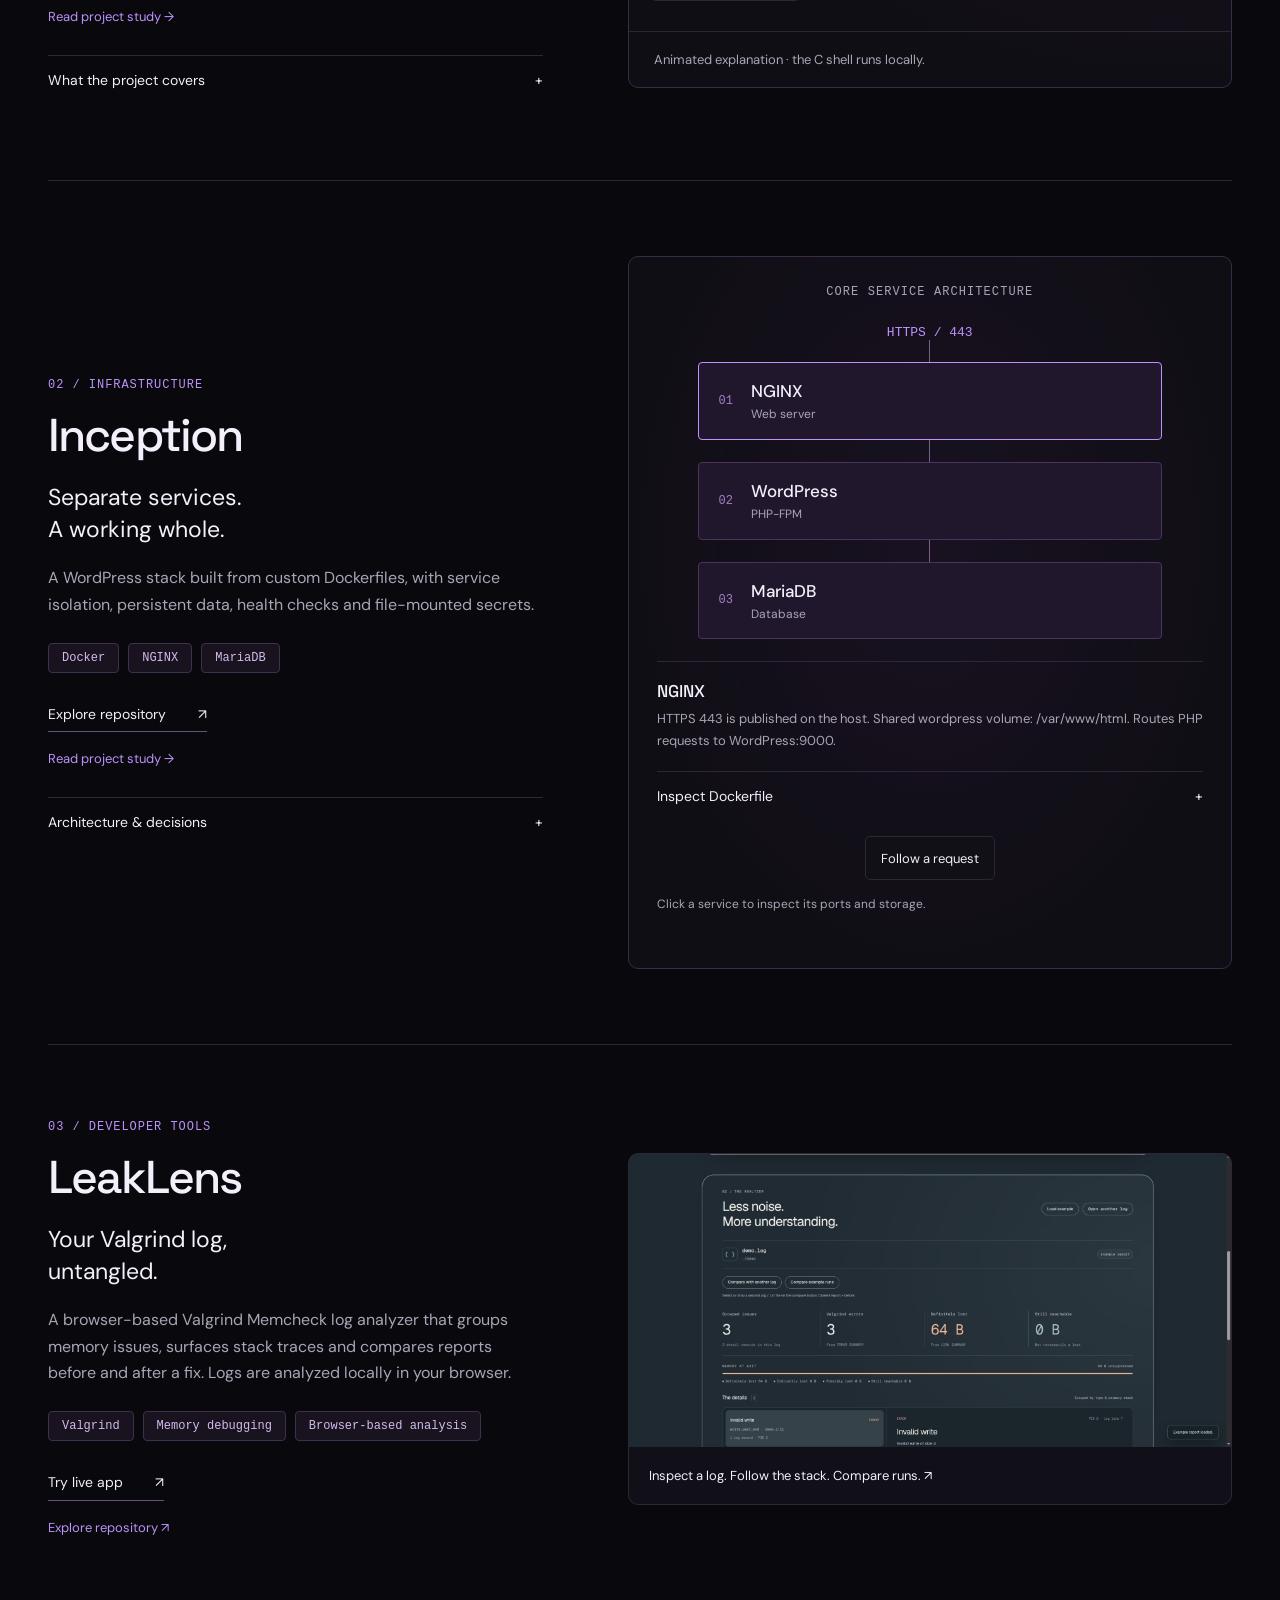
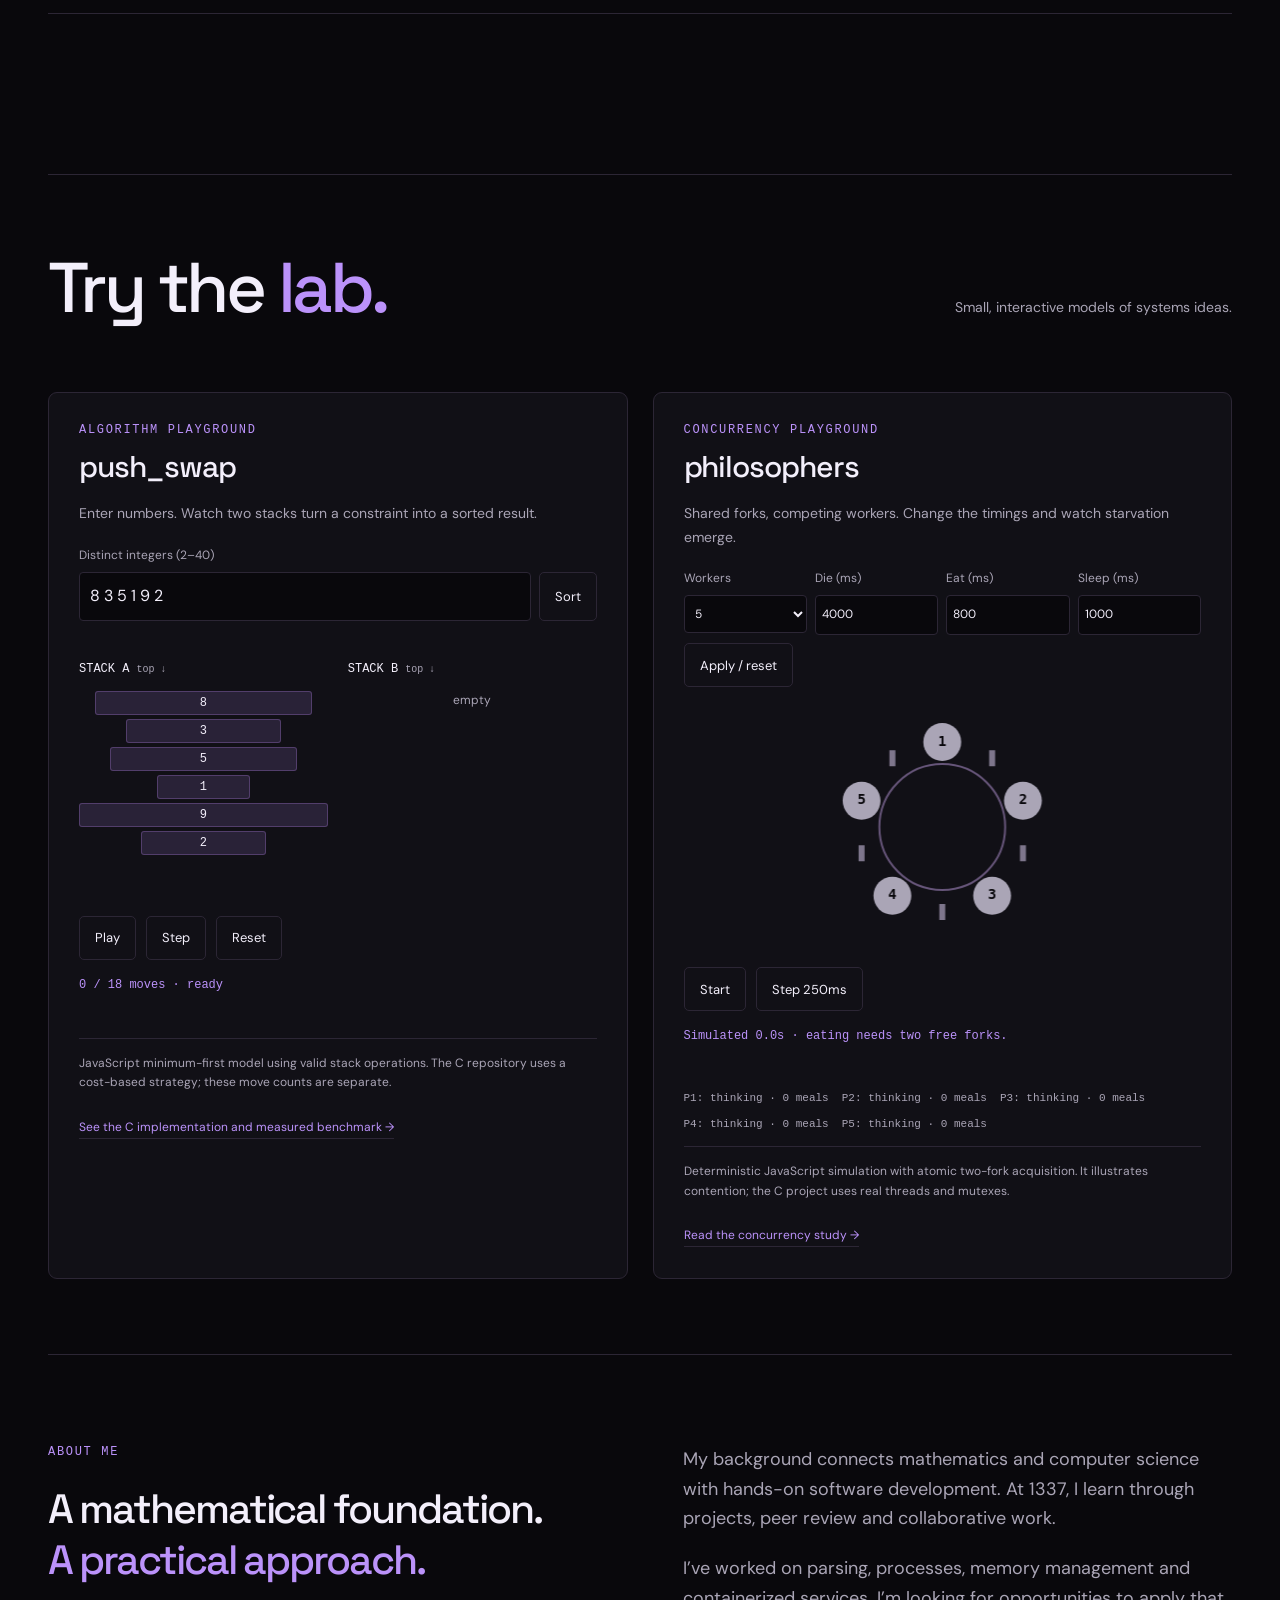
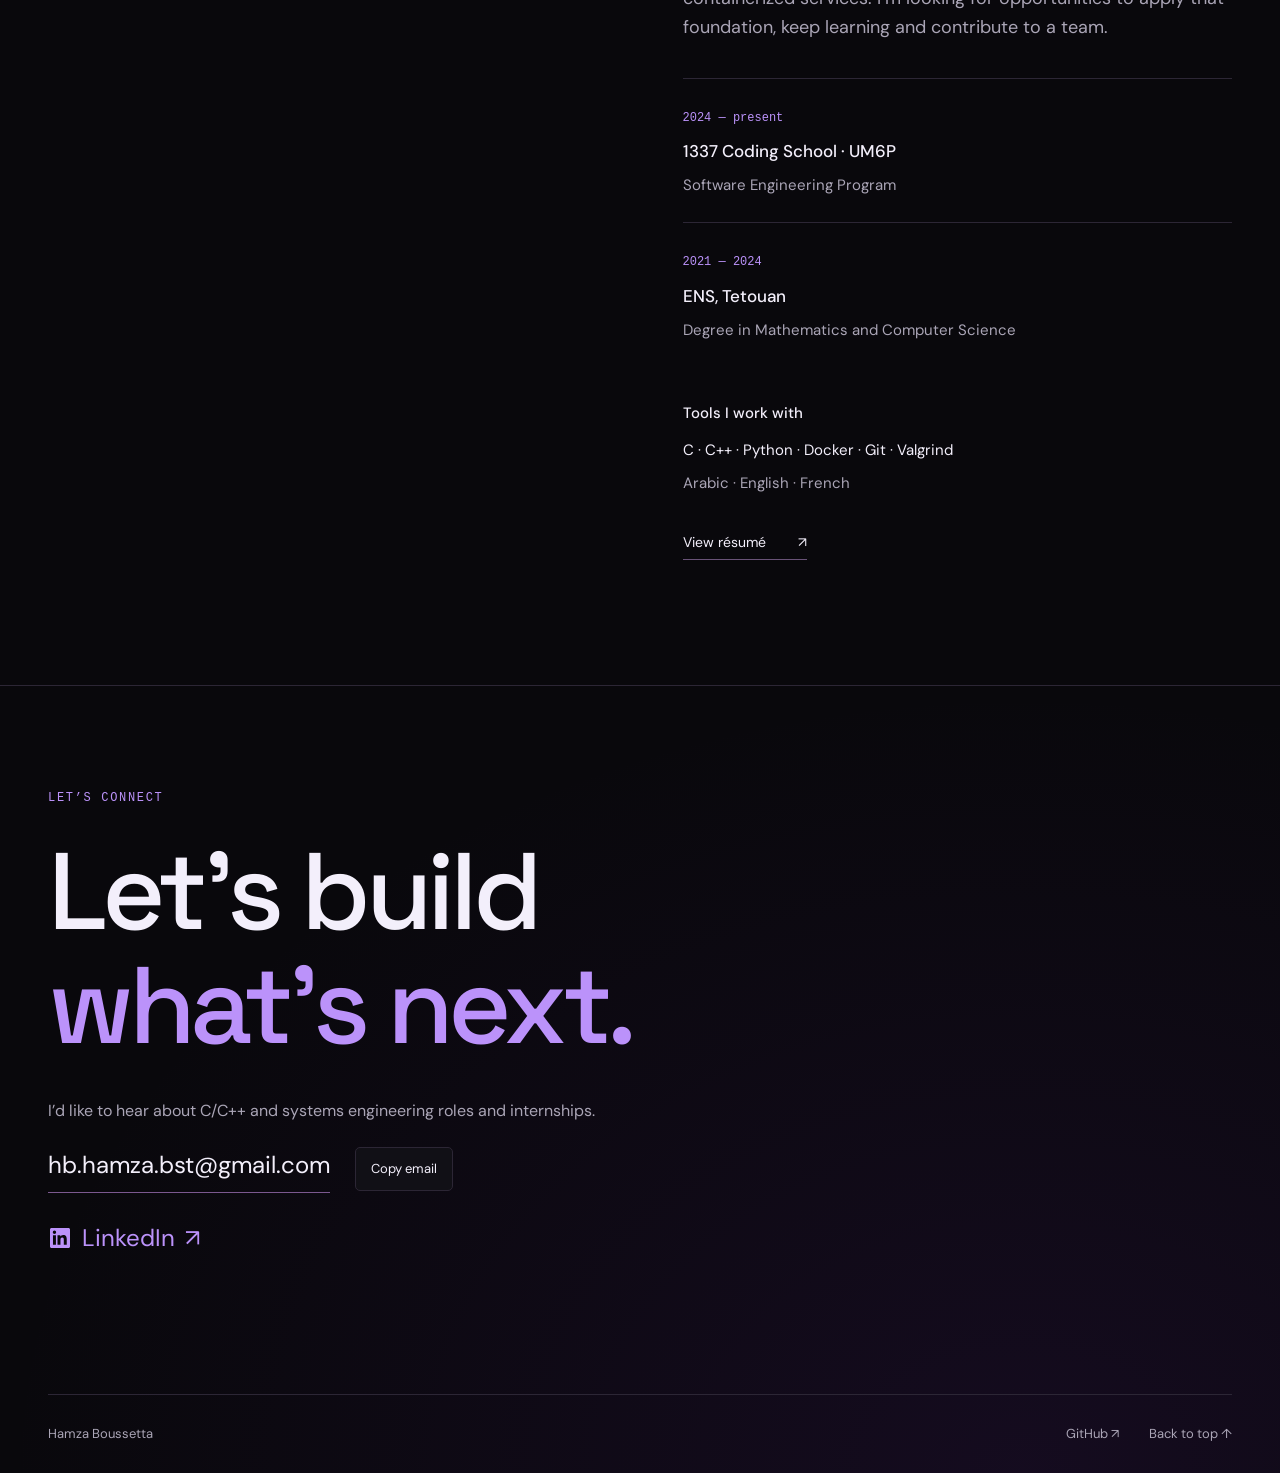
==== commit db43ec1b: "Feature LeakLens with live demo and analyzer preview" ====
--- a/index.html
+++ b/index.html
@@ -14,17 +14,17 @@
     <script src="eye-tracking.js" defer></script>
     <script src="script.js" defer></script>
 
-    <link rel="canonical" href="https://hamzabsst.vercel.app/" />
+    <link rel="canonical" href="https://hamzabsst.me/" />
     <meta property="og:type" content="website" />
     <meta property="og:title" content="Hamza Boussetta — C/C++ & Systems" />
     <meta
       property="og:description"
       content="Explore my systems projects and interactive demos."
     />
-    <meta property="og:url" content="https://hamzabsst.vercel.app/" />
+    <meta property="og:url" content="https://hamzabsst.me/" />
     <meta
       property="og:image"
-      content="https://hamzabsst.vercel.app/assets/social-preview.png"
+      content="https://hamzabsst.me/assets/social-preview.png"
     />
     <meta property="og:image:width" content="1200" />
     <meta property="og:image:height" content="630" />
@@ -208,7 +208,7 @@
         <div class="wrap">
           <div class="section-head">
             <h2 id="work-title">My <em>work.</em></h2>
-            <p>Projects built through the 42 curriculum.</p>
+            <p>42 projects and independent developer tools.</p>
           </div>
           <article class="project" id="minishell">
             <div class="project-copy">
@@ -368,6 +368,49 @@
                 Click a service to inspect its ports and storage.
               </p>
             </div>
+          </article>
+          <article class="project" id="leaklens">
+            <div class="project-copy">
+              <div class="project-index">03 / DEVELOPER TOOLS</div>
+              <h3>LeakLens</h3>
+              <p class="project-intro">Your Valgrind log,<br />untangled.</p>
+              <p id="leaklens-description"></p>
+              <ul class="skills" aria-label="LeakLens focus">
+                <li>Valgrind</li>
+                <li>Memory debugging</li>
+                <li>Browser-based analysis</li>
+              </ul>
+              <a
+                class="text-link"
+                id="leaklens-link"
+                target="_blank"
+                rel="noopener noreferrer"
+                >Try live app <span aria-hidden="true">↗</span></a
+              >
+              <a
+                class="study-link"
+                href="https://github.com/hamzabsst/leaklens"
+                target="_blank"
+                rel="noopener noreferrer"
+                >Explore repository ↗</a
+              >
+            </div>
+            <a
+              class="leaklens-preview visual"
+              href="https://leaklens-seven.vercel.app/"
+              target="_blank"
+              rel="noopener noreferrer"
+              aria-label="Open LeakLens live analyzer"
+            >
+              <img
+                src="assets/leaklens-preview.png"
+                width="1905"
+                height="926"
+                alt="LeakLens example report showing grouped memory issues and stack evidence"
+                loading="lazy"
+              />
+              <span>Inspect a log. Follow the stack. Compare runs. ↗</span>
+            </a>
           </article>
         </div>
       </section>
--- a/features.css
+++ b/features.css
@@ -409,3 +409,24 @@
     transition: none !important;
   }
 }
+
+/* LeakLens live project preview */
+.leaklens-preview {
+  display: block;
+  overflow: hidden;
+  border: 1px solid var(--line);
+  border-radius: 10px;
+  background: #202b33;
+}
+.leaklens-preview img {
+  display: block;
+  width: 100%;
+  height: auto;
+}
+.leaklens-preview > span {
+  display: block;
+  padding: 18px 20px;
+  font-size: 13px;
+  color: var(--text);
+  background: #111018;
+}
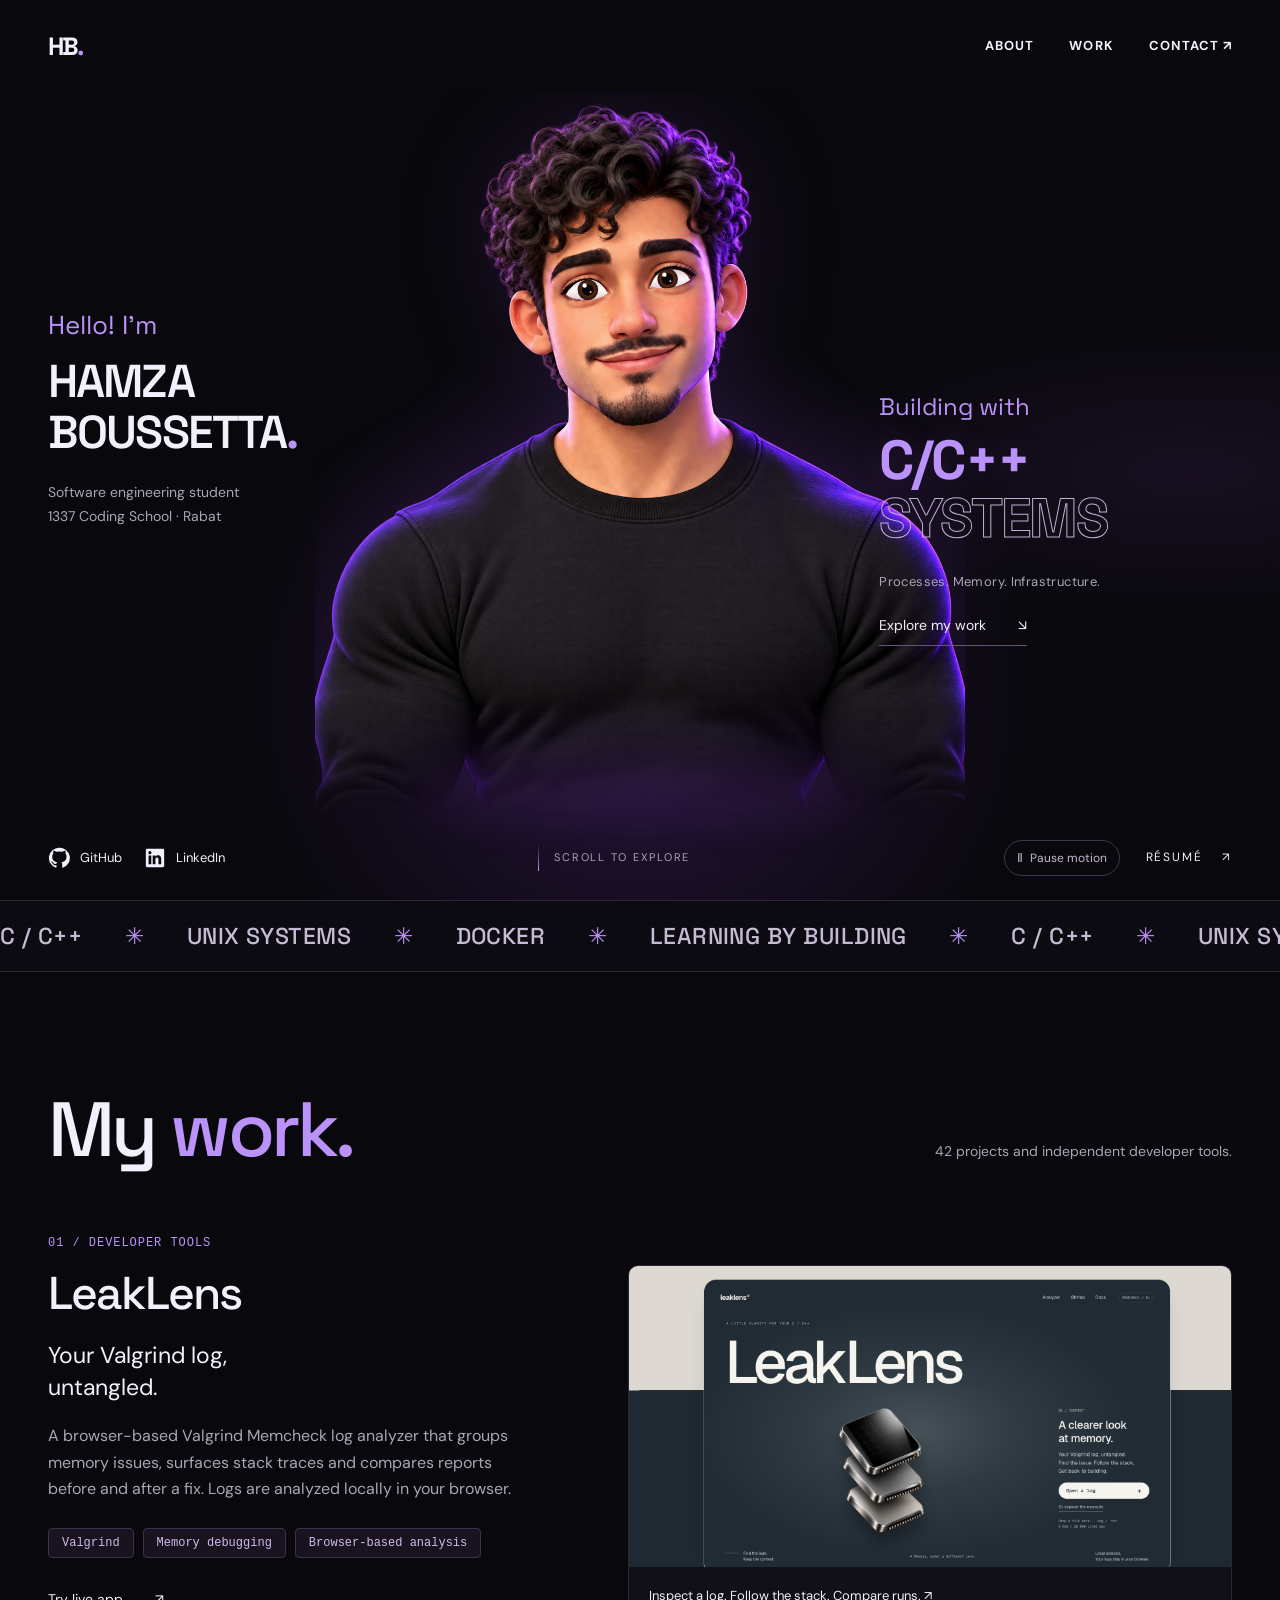
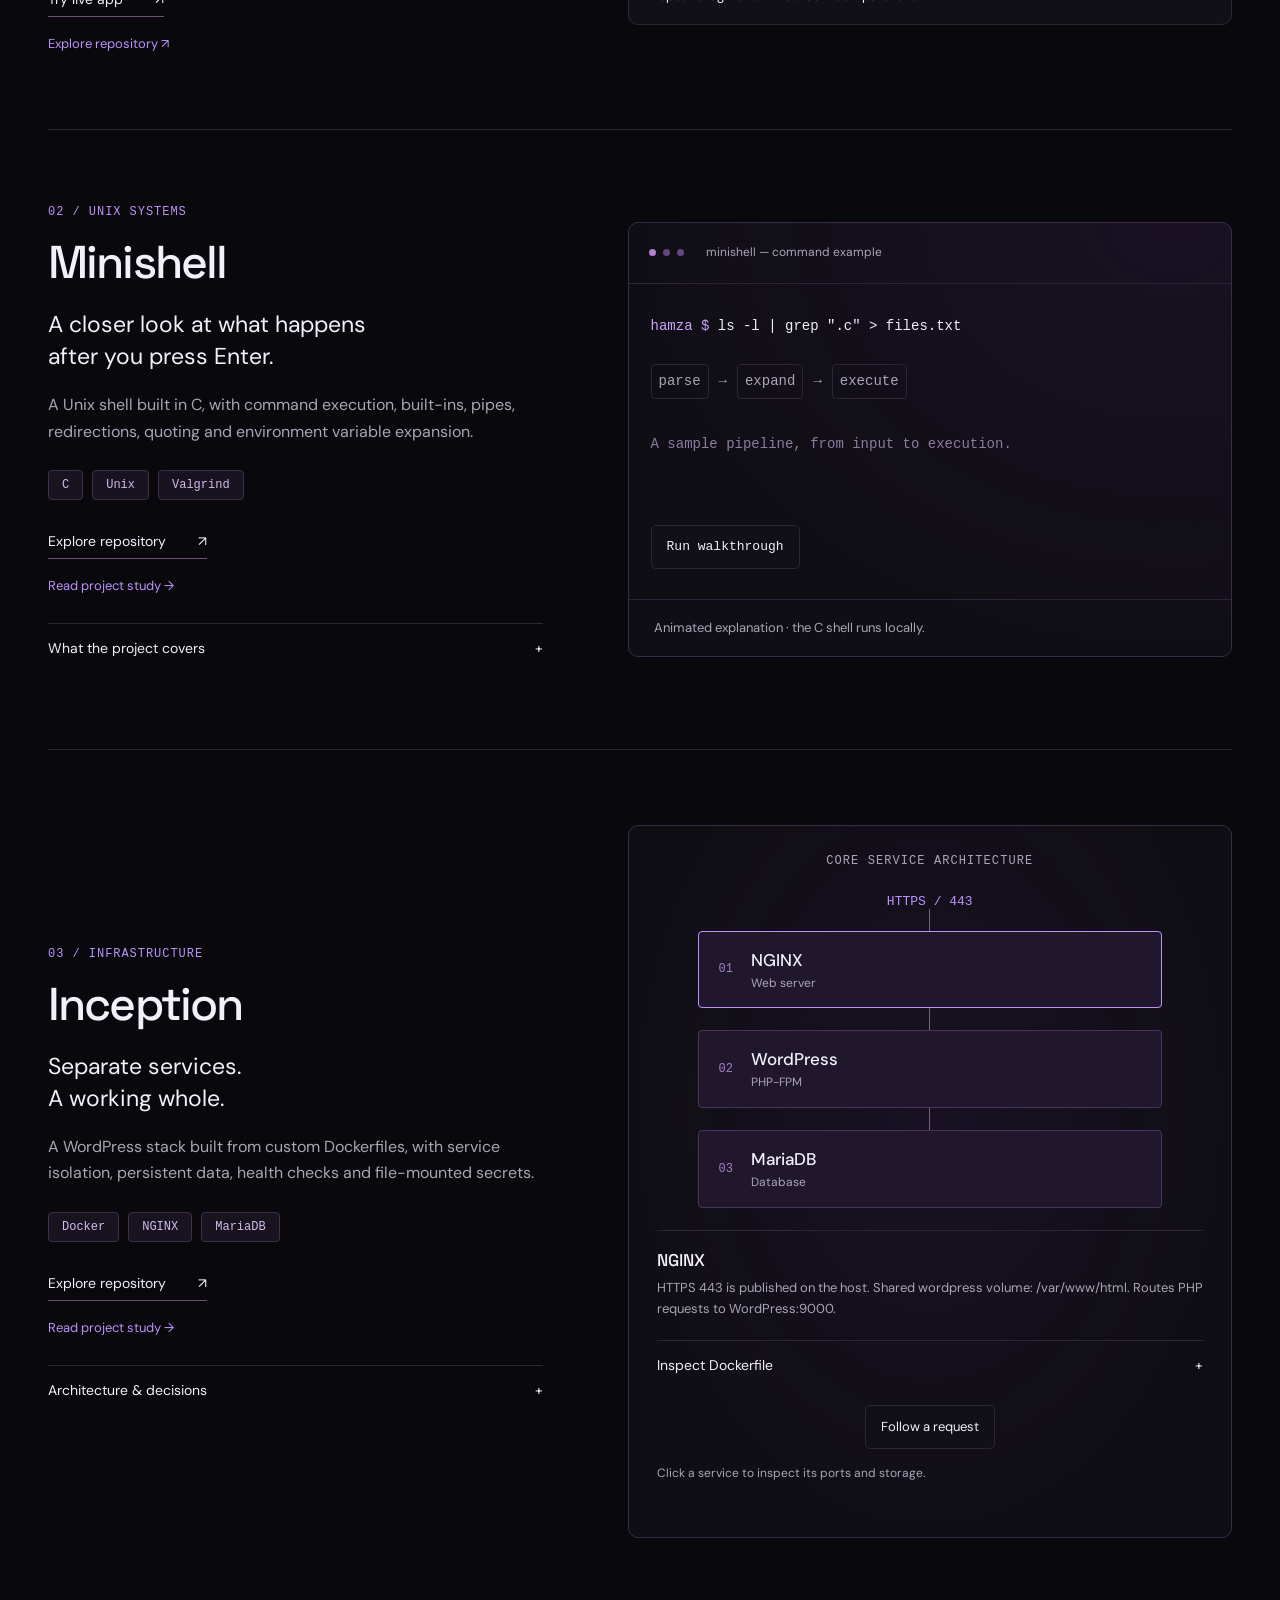
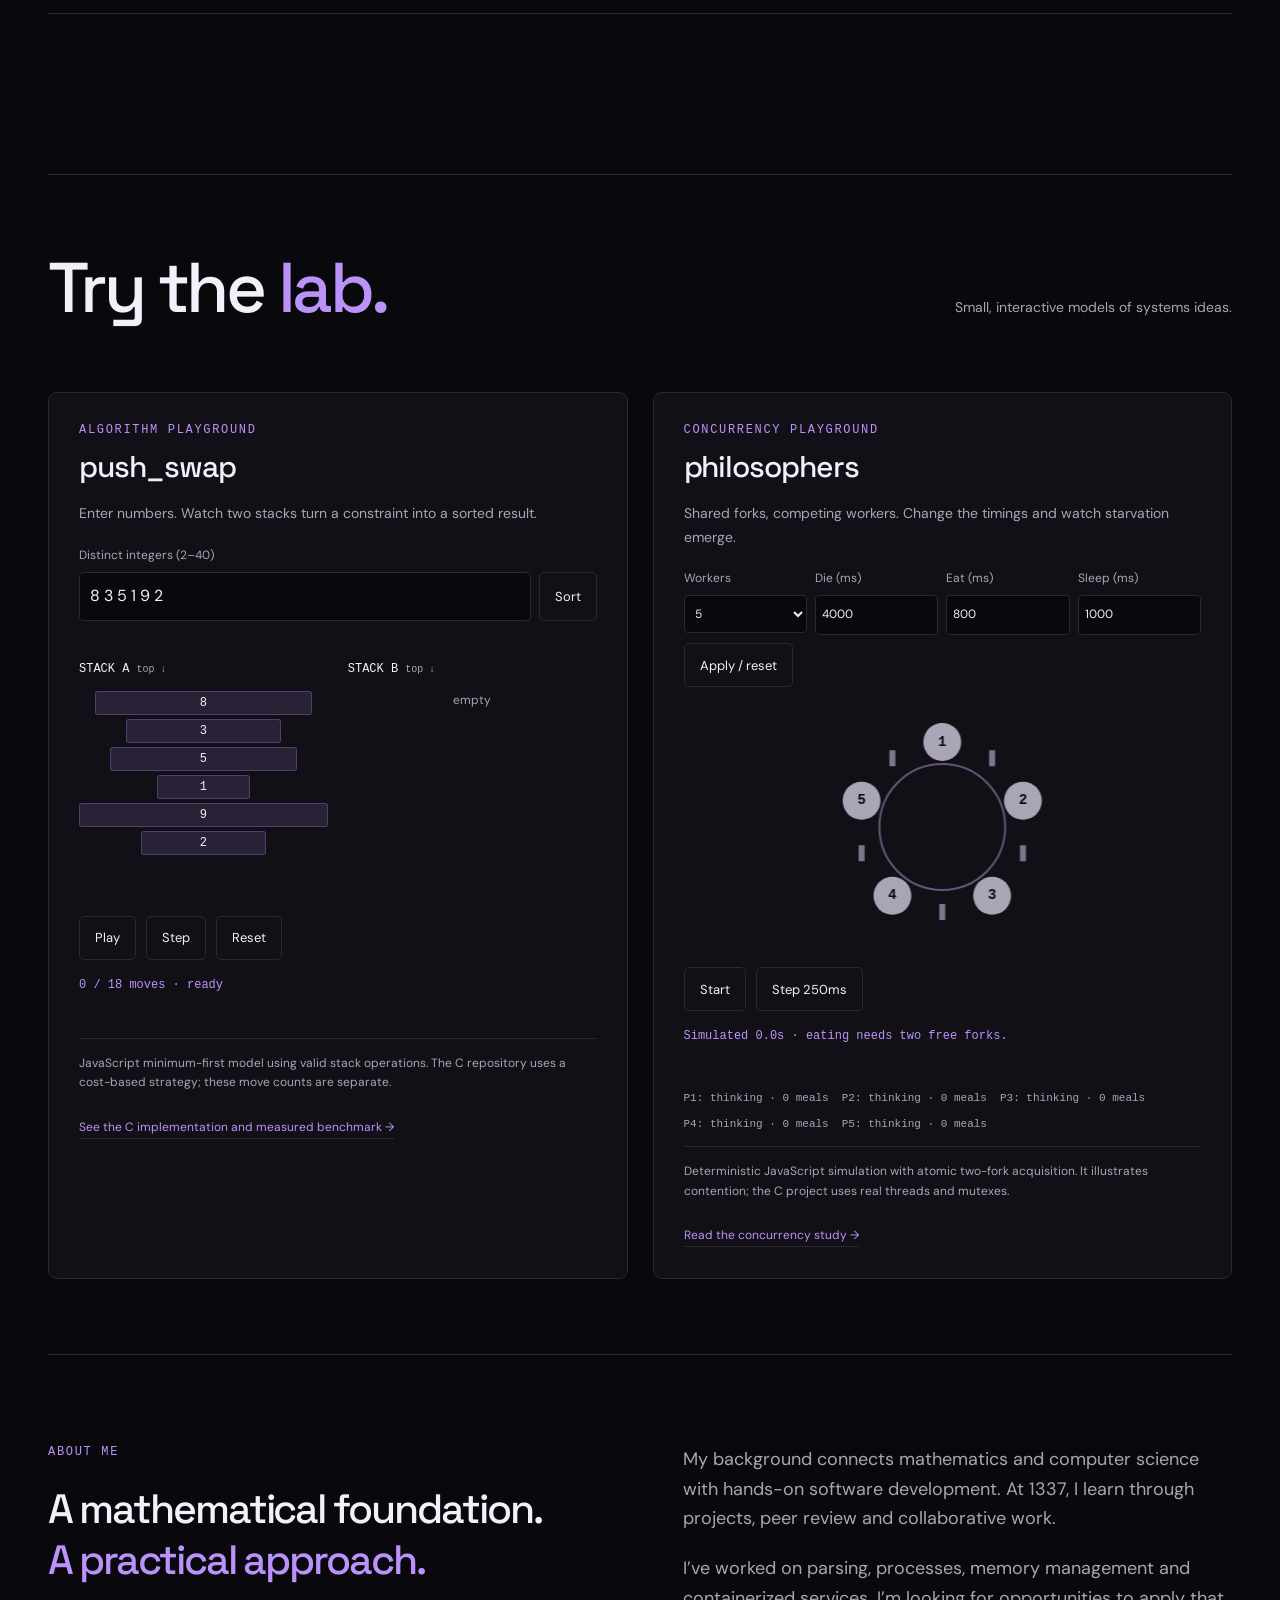
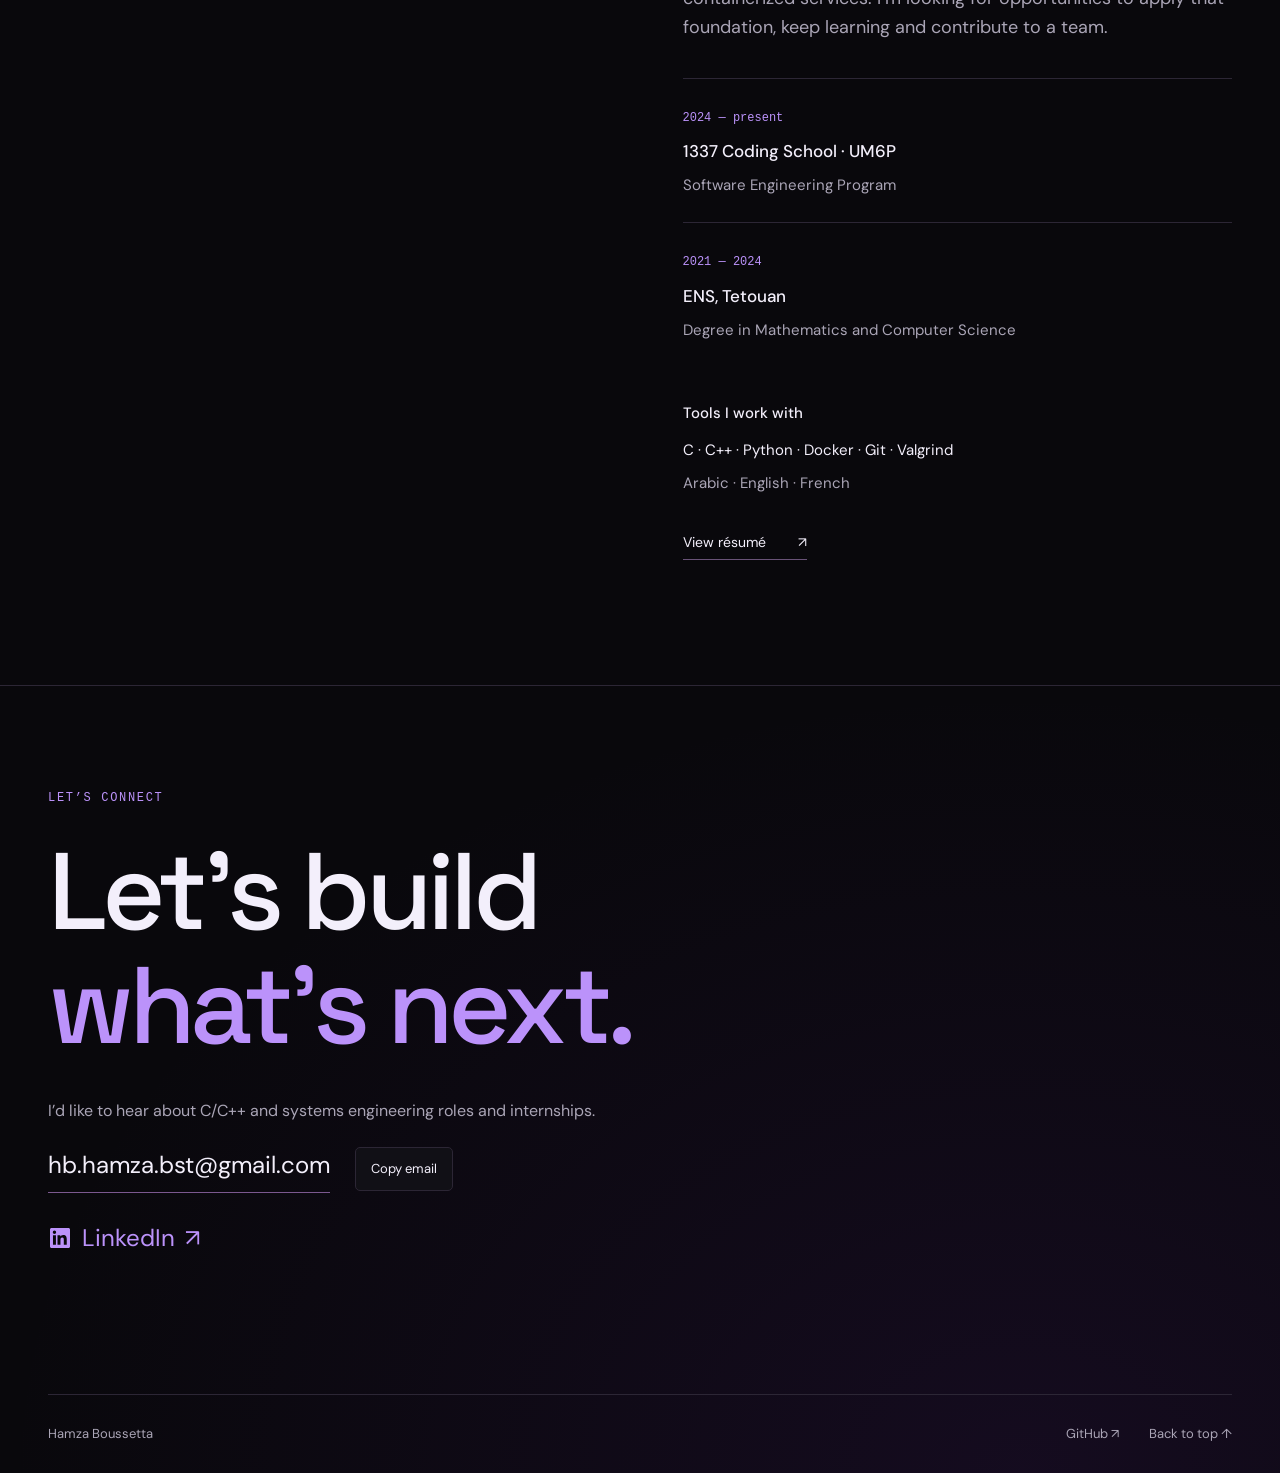
==== commit 40d31f5b: "Lead with LeakLens and use supplied showcase image" ====
--- a/index.html
+++ b/index.html
@@ -210,9 +210,52 @@
             <h2 id="work-title">My <em>work.</em></h2>
             <p>42 projects and independent developer tools.</p>
           </div>
+          <article class="project" id="leaklens">
+            <div class="project-copy">
+              <div class="project-index">01 / DEVELOPER TOOLS</div>
+              <h3>LeakLens</h3>
+              <p class="project-intro">Your Valgrind log,<br />untangled.</p>
+              <p id="leaklens-description"></p>
+              <ul class="skills" aria-label="LeakLens focus">
+                <li>Valgrind</li>
+                <li>Memory debugging</li>
+                <li>Browser-based analysis</li>
+              </ul>
+              <a
+                class="text-link"
+                id="leaklens-link"
+                target="_blank"
+                rel="noopener noreferrer"
+                >Try live app <span aria-hidden="true">↗</span></a
+              >
+              <a
+                class="study-link"
+                href="https://github.com/hamzabsst/leaklens"
+                target="_blank"
+                rel="noopener noreferrer"
+                >Explore repository ↗</a
+              >
+            </div>
+            <a
+              class="leaklens-preview visual"
+              href="https://leaklens-seven.vercel.app/"
+              target="_blank"
+              rel="noopener noreferrer"
+              aria-label="Open LeakLens live analyzer"
+            >
+              <img
+                src="assets/leaklens-preview.png"
+                width="1858"
+                height="926"
+                alt="LeakLens homepage with a layered memory chip and Valgrind log upload"
+                loading="lazy"
+              />
+              <span>Inspect a log. Follow the stack. Compare runs. ↗</span>
+            </a>
+          </article>
           <article class="project" id="minishell">
             <div class="project-copy">
-              <div class="project-index">01 / UNIX SYSTEMS</div>
+              <div class="project-index">02 / UNIX SYSTEMS</div>
               <h3>Minishell</h3>
               <p class="project-intro">
                 A closer look at what happens<br />after you press Enter.
@@ -280,7 +323,7 @@
           </article>
           <article class="project" id="inception">
             <div class="project-copy">
-              <div class="project-index">02 / INFRASTRUCTURE</div>
+              <div class="project-index">03 / INFRASTRUCTURE</div>
               <h3>Inception</h3>
               <p class="project-intro">
                 Separate services.<br />A working whole.
@@ -368,49 +411,6 @@
                 Click a service to inspect its ports and storage.
               </p>
             </div>
-          </article>
-          <article class="project" id="leaklens">
-            <div class="project-copy">
-              <div class="project-index">03 / DEVELOPER TOOLS</div>
-              <h3>LeakLens</h3>
-              <p class="project-intro">Your Valgrind log,<br />untangled.</p>
-              <p id="leaklens-description"></p>
-              <ul class="skills" aria-label="LeakLens focus">
-                <li>Valgrind</li>
-                <li>Memory debugging</li>
-                <li>Browser-based analysis</li>
-              </ul>
-              <a
-                class="text-link"
-                id="leaklens-link"
-                target="_blank"
-                rel="noopener noreferrer"
-                >Try live app <span aria-hidden="true">↗</span></a
-              >
-              <a
-                class="study-link"
-                href="https://github.com/hamzabsst/leaklens"
-                target="_blank"
-                rel="noopener noreferrer"
-                >Explore repository ↗</a
-              >
-            </div>
-            <a
-              class="leaklens-preview visual"
-              href="https://leaklens-seven.vercel.app/"
-              target="_blank"
-              rel="noopener noreferrer"
-              aria-label="Open LeakLens live analyzer"
-            >
-              <img
-                src="assets/leaklens-preview.png"
-                width="1905"
-                height="926"
-                alt="LeakLens example report showing grouped memory issues and stack evidence"
-                loading="lazy"
-              />
-              <span>Inspect a log. Follow the stack. Compare runs. ↗</span>
-            </a>
           </article>
         </div>
       </section>
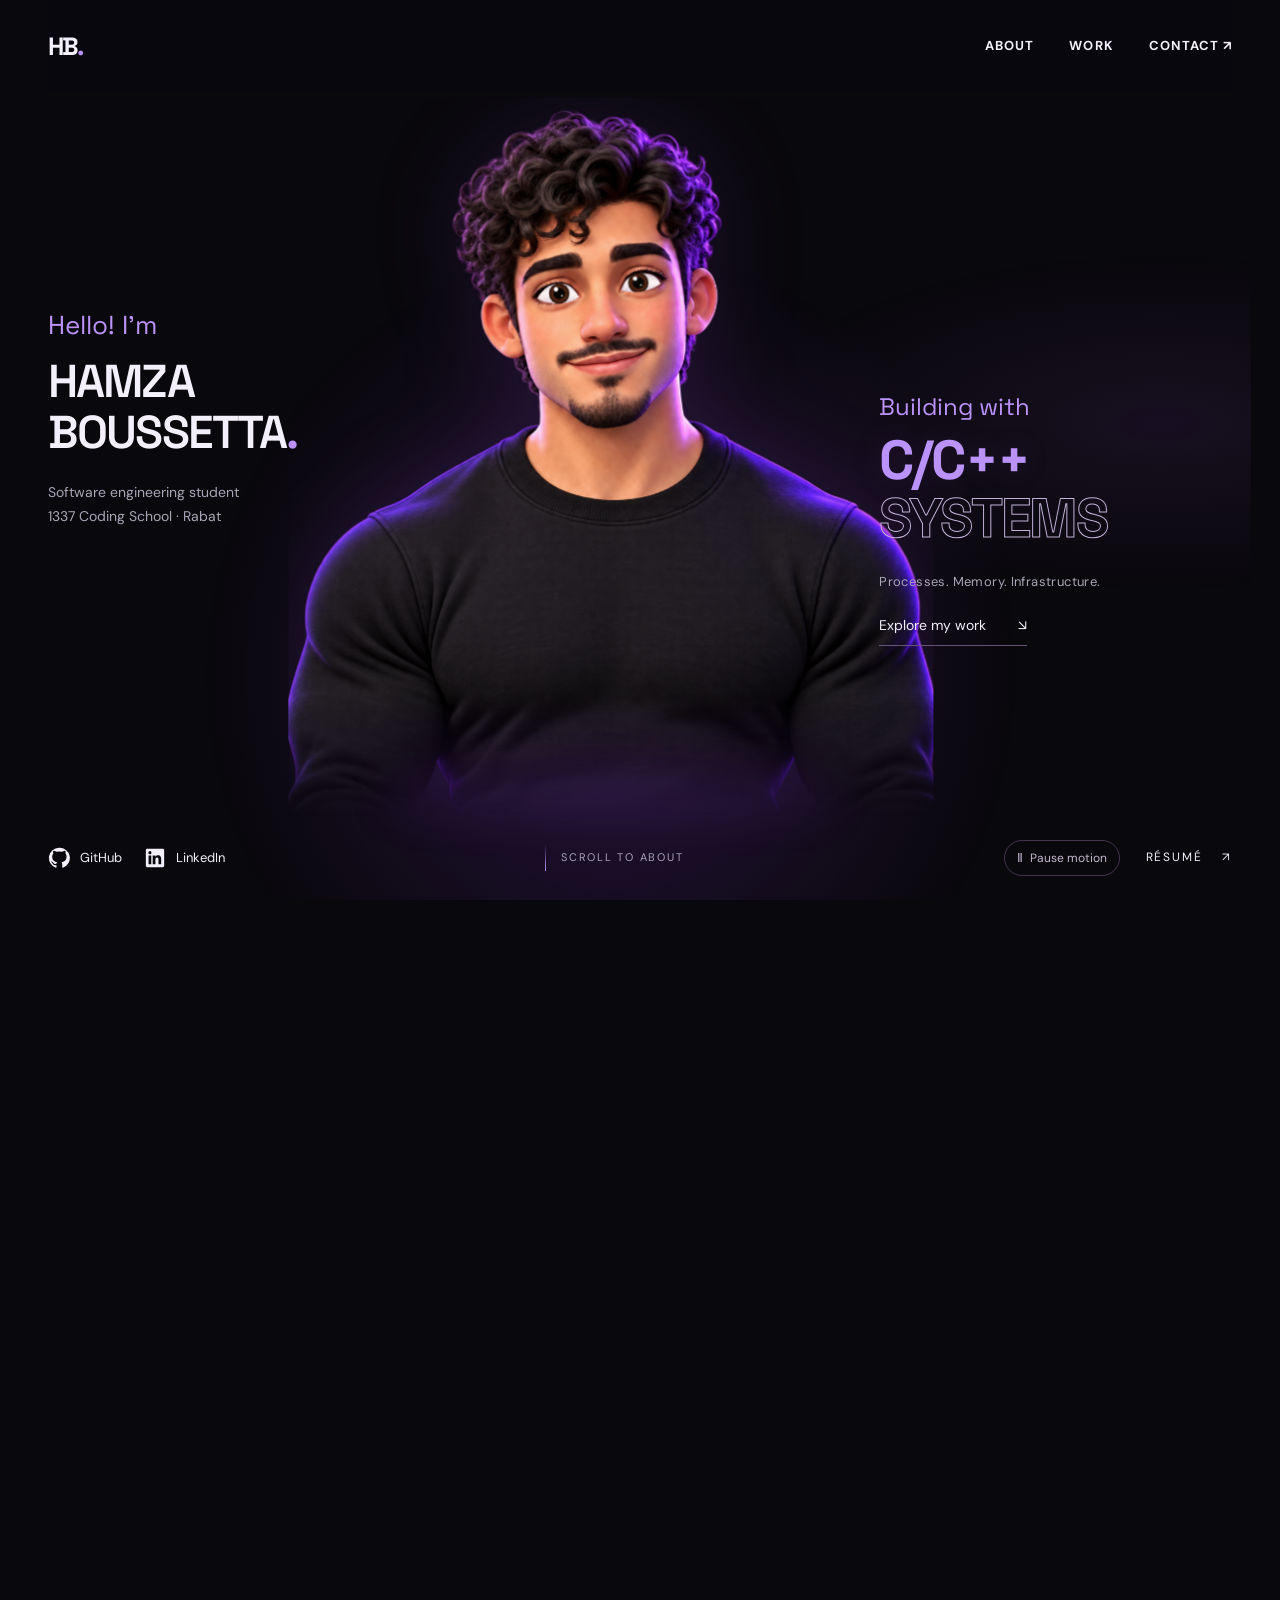
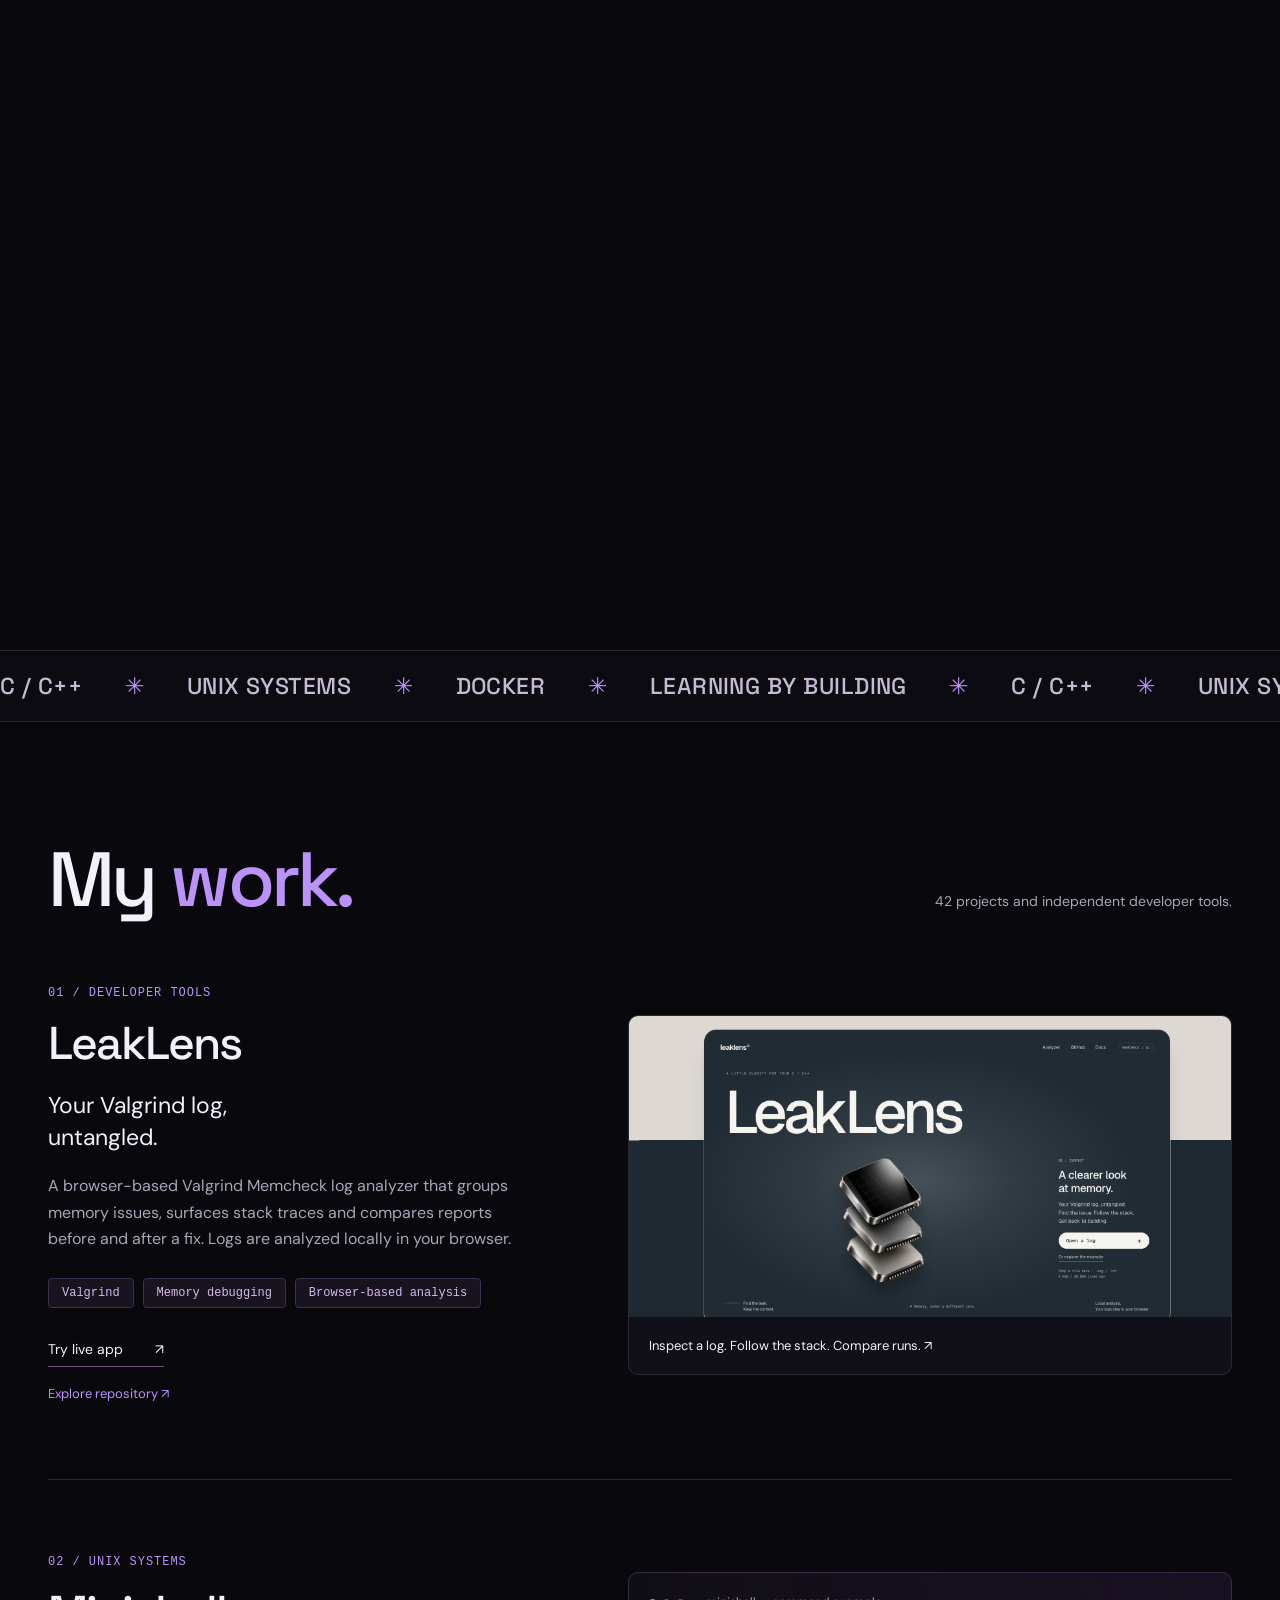
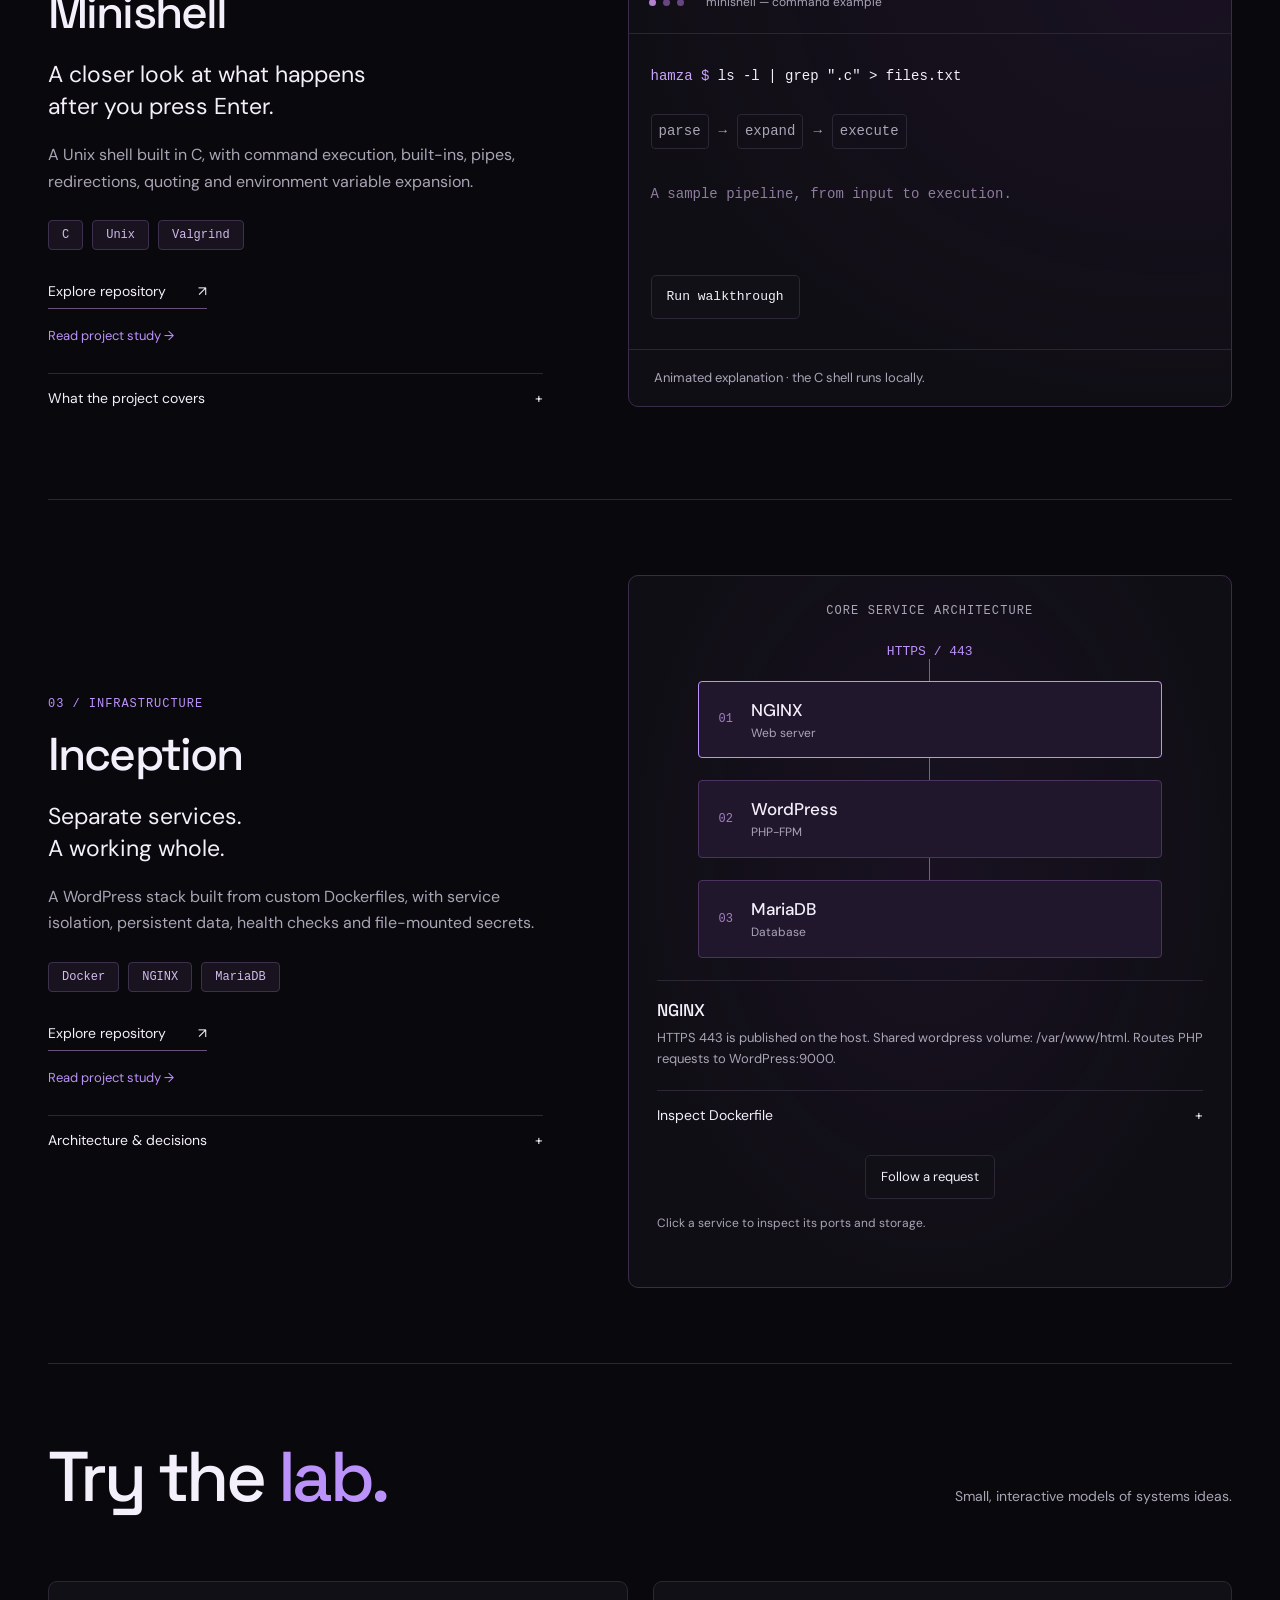
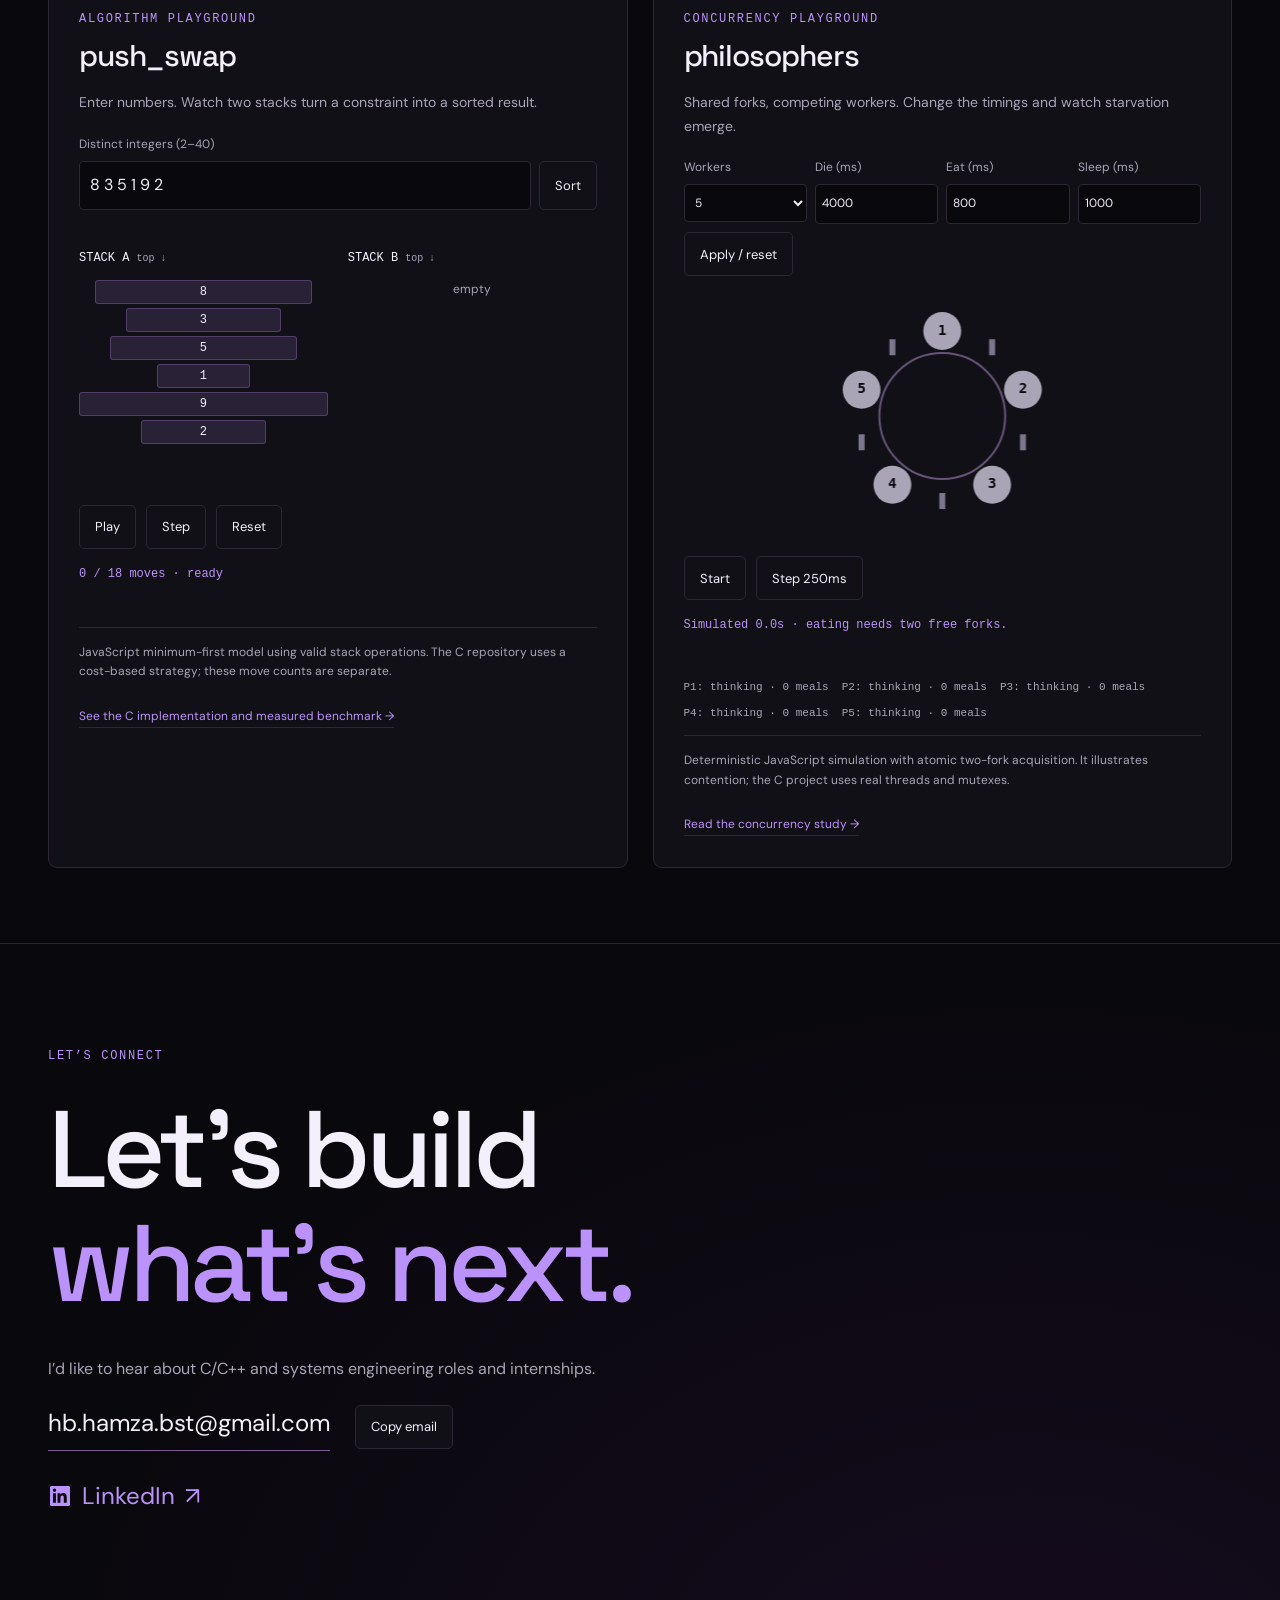
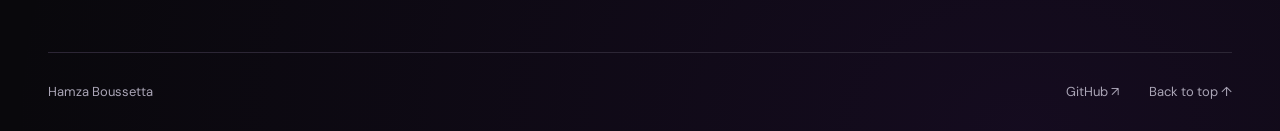
==== commit ccfe4df0: "Animate hero into About before the project showcase" ====
--- a/index.html
+++ b/index.html
@@ -13,6 +13,8 @@
     <script src="content.js" defer></script>
     <script src="eye-tracking.js" defer></script>
     <script src="script.js" defer></script>
+    <link rel="stylesheet" href="intro-story.css" />
+    <script src="intro-story.js" defer></script>
 
     <link rel="canonical" href="https://hamzabsst.me/" />
     <meta property="og:type" content="website" />
@@ -51,151 +53,206 @@
     </header>
 
     <main id="main">
-      <section class="hero" aria-labelledby="hero-title">
-        <div class="hero-glow" aria-hidden="true"></div>
-        <div class="hero-layout wrap">
-          <div class="hero-intro">
-            <p class="hello">Hello! I’m</p>
-            <h1 id="hero-title">HAMZA<br />BOUSSETTA<span>.</span></h1>
-            <p class="intro-meta">
-              Software engineering student<br />1337 Coding School · Rabat
-            </p>
-          </div>
-          <figure class="hero-character">
-            <svg
-              class="character-art"
-              viewBox="0 0 1199 1312"
-              preserveAspectRatio="xMidYMax meet"
-              aria-hidden="true"
-            >
-              <defs>
-                <clipPath id="eye-left">
+      <div class="intro-story">
+        <section class="hero" aria-labelledby="hero-title">
+          <div class="hero-glow" aria-hidden="true"></div>
+          <div class="hero-layout wrap">
+            <div class="hero-intro">
+              <p class="hello">Hello! I’m</p>
+              <h1 id="hero-title">HAMZA<br />BOUSSETTA<span>.</span></h1>
+              <p class="intro-meta">
+                Software engineering student<br />1337 Coding School · Rabat
+              </p>
+            </div>
+            <figure class="hero-character">
+              <svg
+                class="character-art"
+                viewBox="0 0 1199 1312"
+                preserveAspectRatio="xMidYMax meet"
+                aria-hidden="true"
+              >
+                <defs>
+                  <clipPath id="eye-left">
+                    <path
+                      d="M462 353 Q478 325 503 325 Q526 323 540 351 Q502 374 462 353Z"
+                    />
+                  </clipPath>
+                  <clipPath id="eye-right">
+                    <path
+                      d="M618 338 Q628 309 650 307 Q680 302 692 326 Q657 349 618 338Z"
+                    />
+                  </clipPath>
+                  <radialGradient id="iris-brown">
+                    <stop stop-color="#713318" />
+                    <stop offset=".7" stop-color="#512412" />
+                    <stop offset="1" stop-color="#24160f" />
+                  </radialGradient>
+                  <linearGradient id="eye-white" x2="0" y2="1">
+                    <stop stop-color="#d6c6d1" />
+                    <stop offset=".5" stop-color="#fff8f5" />
+                    <stop offset="1" stop-color="#ddcad8" />
+                  </linearGradient>
+                </defs>
+                <image
+                  href="assets/developer-goatee.png"
+                  width="1199"
+                  height="1312"
+                />
+                <g clip-path="url(#eye-left)">
                   <path
+                    fill="url(#eye-white)"
                     d="M462 353 Q478 325 503 325 Q526 323 540 351 Q502 374 462 353Z"
                   />
-                </clipPath>
-                <clipPath id="eye-right">
+                  <g
+                    data-eye-pupil
+                    data-eye-x="503"
+                    data-eye-y="344"
+                    data-eye-radius="6"
+                    transform="translate(503 344)"
+                  >
+                    <circle r="19" fill="url(#iris-brown)" />
+                    <circle r="11" fill="#080605" />
+                    <circle cx="-6" cy="-8" r="4" fill="#fff" />
+                    <circle cx="5" cy="4" r="1.7" fill="#e3cac0" />
+                  </g>
+                </g>
+                <g clip-path="url(#eye-right)">
                   <path
+                    fill="url(#eye-white)"
                     d="M618 338 Q628 309 650 307 Q680 302 692 326 Q657 349 618 338Z"
                   />
-                </clipPath>
-                <radialGradient id="iris-brown">
-                  <stop stop-color="#713318" />
-                  <stop offset=".7" stop-color="#512412" />
-                  <stop offset="1" stop-color="#24160f" />
-                </radialGradient>
-                <linearGradient id="eye-white" x2="0" y2="1">
-                  <stop stop-color="#d6c6d1" />
-                  <stop offset=".5" stop-color="#fff8f5" />
-                  <stop offset="1" stop-color="#ddcad8" />
-                </linearGradient>
-              </defs>
-              <image
-                href="assets/developer-goatee.png"
-                width="1199"
-                height="1312"
-              />
-              <g clip-path="url(#eye-left)">
-                <path
-                  fill="url(#eye-white)"
-                  d="M462 353 Q478 325 503 325 Q526 323 540 351 Q502 374 462 353Z"
-                />
-                <g
-                  data-eye-pupil
-                  data-eye-x="503"
-                  data-eye-y="344"
-                  data-eye-radius="6"
-                  transform="translate(503 344)"
-                >
-                  <circle r="19" fill="url(#iris-brown)" />
-                  <circle r="11" fill="#080605" />
-                  <circle cx="-6" cy="-8" r="4" fill="#fff" />
-                  <circle cx="5" cy="4" r="1.7" fill="#e3cac0" />
+                  <g
+                    data-eye-pupil
+                    data-eye-x="650"
+                    data-eye-y="324"
+                    data-eye-radius="6"
+                    transform="translate(650 324)"
+                  >
+                    <circle r="19" fill="url(#iris-brown)" />
+                    <circle r="11" fill="#080605" />
+                    <circle cx="-6" cy="-8" r="4" fill="#fff" />
+                    <circle cx="5" cy="4" r="1.7" fill="#e3cac0" />
+                  </g>
                 </g>
-              </g>
-              <g clip-path="url(#eye-right)">
-                <path
-                  fill="url(#eye-white)"
-                  d="M618 338 Q628 309 650 307 Q680 302 692 326 Q657 349 618 338Z"
-                />
-                <g
-                  data-eye-pupil
-                  data-eye-x="650"
-                  data-eye-y="324"
-                  data-eye-radius="6"
-                  transform="translate(650 324)"
-                >
-                  <circle r="19" fill="url(#iris-brown)" />
-                  <circle r="11" fill="#080605" />
-                  <circle cx="-6" cy="-8" r="4" fill="#fff" />
-                  <circle cx="5" cy="4" r="1.7" fill="#e3cac0" />
-                </g>
-              </g>
-            </svg>
-            <div class="character-floor" aria-hidden="true"></div>
-          </figure>
-          <div class="hero-role">
-            <p>Building with</p>
-            <div class="role-lines">
-              <span>C/C++</span><span class="outline">SYSTEMS</span>
-            </div>
-            <p class="role-caption">Processes. Memory. Infrastructure.</p>
-            <a class="hero-cta" href="#work"
-              >Explore my work <span aria-hidden="true">↘</span></a
+              </svg>
+              <div class="character-floor" aria-hidden="true"></div>
+            </figure>
+            <div class="hero-role">
+              <p>Building with</p>
+              <div class="role-lines">
+                <span>C/C++</span><span class="outline">SYSTEMS</span>
+              </div>
+              <p class="role-caption">Processes. Memory. Infrastructure.</p>
+              <a class="hero-cta" href="#work"
+                >Explore my work <span aria-hidden="true">↘</span></a
+              >
+            </div>
+          </div>
+          <div class="hero-bottom wrap">
+            <div class="hero-socials" aria-label="Social profiles">
+              <a
+                class="social-link"
+                aria-label="GitHub profile"
+                href="https://github.com/hamzabsst"
+                target="_blank"
+                rel="noopener noreferrer"
+                ><svg aria-hidden="true" viewBox="0 0 24 24">
+                  <path
+                    fill="currentColor"
+                    d="M12 .9a11.1 11.1 0 0 0-3.5 21.6c.6.1.8-.2.8-.6v-2.1c-3.4.7-4.1-1.4-4.1-1.4-.6-1.4-1.4-1.8-1.4-1.8-1.1-.8.1-.8.1-.8 1.2.1 1.9 1.3 1.9 1.3 1.1 1.9 2.8 1.3 3.5 1 .1-.8.4-1.3.8-1.6-2.7-.3-5.5-1.4-5.5-6.1 0-1.3.5-2.4 1.2-3.2-.1-.3-.5-1.6.1-3.2 0 0 1-.3 3.4 1.2a11.7 11.7 0 0 1 6.2 0c2.4-1.5 3.4-1.2 3.4-1.2.6 1.6.2 2.9.1 3.2.7.8 1.2 1.9 1.2 3.2 0 4.7-2.8 5.8-5.5 6.1.4.4.8 1.1.8 2.2v3.2c0 .4.2.7.8.6A11.1 11.1 0 0 0 12 .9Z"
+                  /></svg
+                ><span>GitHub</span></a
+              ><a
+                class="social-link"
+                href="https://www.linkedin.com/in/hamzabsst/"
+                target="_blank"
+                rel="noopener noreferrer"
+                aria-label="LinkedIn profile"
+                ><svg aria-hidden="true" viewBox="0 0 24 24">
+                  <path
+                    fill="currentColor"
+                    d="M20.45 2H3.55C2.69 2 2 2.68 2 3.52v16.96C2 21.32 2.69 22 3.55 22h16.9c.86 0 1.55-.68 1.55-1.52V3.52C22 2.68 21.31 2 20.45 2ZM7.93 18.75H4.98V9.2h2.95v9.55ZM6.46 7.9a1.71 1.71 0 1 1 0-3.42 1.71 1.71 0 0 1 0 3.42Zm12.29 10.85H15.8V14.1c0-1.11-.02-2.54-1.55-2.54-1.55 0-1.79 1.21-1.79 2.46v4.73H9.51V9.2h2.83v1.3h.04c.39-.74 1.36-1.53 2.79-1.53 2.98 0 3.58 1.96 3.58 4.5v5.28Z"
+                  /></svg
+                ><span>LinkedIn</span></a
+              >
+            </div>
+            <a class="scroll-cue" href="#about"
+              ><span class="scroll-line" aria-hidden="true"></span>SCROLL TO
+              EXPLORE</a
+            >
+            <div class="hero-actions">
+              <button
+                class="motion-control"
+                type="button"
+                aria-pressed="false"
+                aria-label="Pause animation"
+              >
+                <span aria-hidden="true">Ⅱ</span
+                ><span class="motion-label">Pause motion</span></button
+              ><a
+                class="resume-hero"
+                data-resume
+                target="_blank"
+                rel="noopener noreferrer"
+                >RÉSUMÉ <span aria-hidden="true">↗</span></a
+              >
+            </div>
+          </div>
+        </section>
+        <section class="wrap about" id="about" aria-labelledby="about-title">
+          <div class="about-portrait" aria-hidden="true">
+            <img
+              src="assets/developer-goatee.png"
+              width="1199"
+              height="1312"
+              alt=""
+              loading="lazy"
+            />
+          </div>
+          <div class="about-heading">
+            <div class="eyebrow">ABOUT ME</div>
+            <h2 id="about-title">
+              A mathematical foundation.<br /><em>A practical approach.</em>
+            </h2>
+          </div>
+          <div class="about-content">
+            <p>
+              My background connects mathematics and computer science with
+              hands-on software development. At 1337, I learn through projects,
+              peer review and collaborative work.
+            </p>
+            <p>
+              I’ve worked on parsing, processes, memory management and
+              containerized services. I’m looking for opportunities to apply
+              that foundation, keep learning and contribute to a team.
+            </p>
+            <div class="education">
+              <div>
+                <span>2024 — present</span>
+                <h3>1337 Coding School · UM6P</h3>
+                <p>Software Engineering Program</p>
+              </div>
+              <div>
+                <span>2021 — 2024</span>
+                <h3>ENS, Tetouan</h3>
+                <p>Degree in Mathematics and Computer Science</p>
+              </div>
+            </div>
+            <div class="toolbox">
+              <h3>Tools I work with</h3>
+              <p>C · C++ · Python · Docker · Git · Valgrind</p>
+              <p class="languages">Arabic · English · French</p>
+            </div>
+            <a
+              class="text-link"
+              id="resume-link"
+              target="_blank"
+              rel="noopener noreferrer"
+              >View résumé <span aria-hidden="true">↗</span></a
             >
           </div>
-        </div>
-        <div class="hero-bottom wrap">
-          <div class="hero-socials" aria-label="Social profiles">
-            <a
-              class="social-link"
-              aria-label="GitHub profile"
-              href="https://github.com/hamzabsst"
-              target="_blank"
-              rel="noopener noreferrer"
-              ><svg aria-hidden="true" viewBox="0 0 24 24">
-                <path
-                  fill="currentColor"
-                  d="M12 .9a11.1 11.1 0 0 0-3.5 21.6c.6.1.8-.2.8-.6v-2.1c-3.4.7-4.1-1.4-4.1-1.4-.6-1.4-1.4-1.8-1.4-1.8-1.1-.8.1-.8.1-.8 1.2.1 1.9 1.3 1.9 1.3 1.1 1.9 2.8 1.3 3.5 1 .1-.8.4-1.3.8-1.6-2.7-.3-5.5-1.4-5.5-6.1 0-1.3.5-2.4 1.2-3.2-.1-.3-.5-1.6.1-3.2 0 0 1-.3 3.4 1.2a11.7 11.7 0 0 1 6.2 0c2.4-1.5 3.4-1.2 3.4-1.2.6 1.6.2 2.9.1 3.2.7.8 1.2 1.9 1.2 3.2 0 4.7-2.8 5.8-5.5 6.1.4.4.8 1.1.8 2.2v3.2c0 .4.2.7.8.6A11.1 11.1 0 0 0 12 .9Z"
-                /></svg
-              ><span>GitHub</span></a
-            ><a
-              class="social-link"
-              href="https://www.linkedin.com/in/hamzabsst/"
-              target="_blank"
-              rel="noopener noreferrer"
-              aria-label="LinkedIn profile"
-              ><svg aria-hidden="true" viewBox="0 0 24 24">
-                <path
-                  fill="currentColor"
-                  d="M20.45 2H3.55C2.69 2 2 2.68 2 3.52v16.96C2 21.32 2.69 22 3.55 22h16.9c.86 0 1.55-.68 1.55-1.52V3.52C22 2.68 21.31 2 20.45 2ZM7.93 18.75H4.98V9.2h2.95v9.55ZM6.46 7.9a1.71 1.71 0 1 1 0-3.42 1.71 1.71 0 0 1 0 3.42Zm12.29 10.85H15.8V14.1c0-1.11-.02-2.54-1.55-2.54-1.55 0-1.79 1.21-1.79 2.46v4.73H9.51V9.2h2.83v1.3h.04c.39-.74 1.36-1.53 2.79-1.53 2.98 0 3.58 1.96 3.58 4.5v5.28Z"
-                /></svg
-              ><span>LinkedIn</span></a
-            >
-          </div>
-          <a class="scroll-cue" href="#work"
-            ><span class="scroll-line" aria-hidden="true"></span>SCROLL TO
-            EXPLORE</a
-          >
-          <div class="hero-actions">
-            <button
-              class="motion-control"
-              type="button"
-              aria-pressed="false"
-              aria-label="Pause animation"
-            >
-              <span aria-hidden="true">Ⅱ</span
-              ><span class="motion-label">Pause motion</span></button
-            ><a
-              class="resume-hero"
-              data-resume
-              target="_blank"
-              rel="noopener noreferrer"
-              >RÉSUMÉ <span aria-hidden="true">↗</span></a
-            >
-          </div>
-        </div>
-      </section>
+        </section>
+      </div>
       <div class="ticker" aria-hidden="true">
         <div>
           C / C++ <span>✳</span> UNIX SYSTEMS <span>✳</span> DOCKER
@@ -546,50 +603,6 @@
         </div>
       </section>
 
-      <section class="wrap about" id="about" aria-labelledby="about-title">
-        <div>
-          <div class="eyebrow">ABOUT ME</div>
-          <h2 id="about-title">
-            A mathematical foundation.<br /><em>A practical approach.</em>
-          </h2>
-        </div>
-        <div class="about-content">
-          <p>
-            My background connects mathematics and computer science with
-            hands-on software development. At 1337, I learn through projects,
-            peer review and collaborative work.
-          </p>
-          <p>
-            I’ve worked on parsing, processes, memory management and
-            containerized services. I’m looking for opportunities to apply that
-            foundation, keep learning and contribute to a team.
-          </p>
-          <div class="education">
-            <div>
-              <span>2024 — present</span>
-              <h3>1337 Coding School · UM6P</h3>
-              <p>Software Engineering Program</p>
-            </div>
-            <div>
-              <span>2021 — 2024</span>
-              <h3>ENS, Tetouan</h3>
-              <p>Degree in Mathematics and Computer Science</p>
-            </div>
-          </div>
-          <div class="toolbox">
-            <h3>Tools I work with</h3>
-            <p>C · C++ · Python · Docker · Git · Valgrind</p>
-            <p class="languages">Arabic · English · French</p>
-          </div>
-          <a
-            class="text-link"
-            id="resume-link"
-            target="_blank"
-            rel="noopener noreferrer"
-            >View résumé <span aria-hidden="true">↗</span></a
-          >
-        </div>
-      </section>
       <section class="contact" id="contact" aria-labelledby="contact-title">
         <div class="wrap">
           <div class="eyebrow">LET’S CONNECT</div>
--- a/styles.css
+++ b/styles.css
@@ -316,7 +316,7 @@
 }
 /* Projects */
 .work-section {
-  padding: 115px 0 85px;
+  padding: 115px 0 0;
 }
 .section-head {
   display: flex;
@@ -353,6 +353,9 @@
   margin-bottom: 75px;
   padding-bottom: 75px;
   border-bottom: 1px solid var(--line);
+}
+.work-section .project:last-child {
+  margin-bottom: 0;
 }
 .project-index {
   font:
@@ -900,7 +903,7 @@
     padding: 0 25px;
   }
   .work-section {
-    padding: 70px 0;
+    padding: 70px 0 0;
   }
   .section-head {
     display: block;
--- a/intro-story.css
+++ b/intro-story.css
@@ -0,0 +1,141 @@
+/* The first two screens share one character on larger displays. */
+.intro-story {
+  position: relative;
+}
+.about-portrait {
+  display: none;
+}
+.story-active {
+  height: 250svh;
+  --scene-progress: 0;
+  --intro-opacity: 1;
+  --about-opacity: 0;
+}
+.story-active .hero {
+  position: sticky;
+  top: 0;
+  height: 100svh;
+  max-height: none;
+  min-height: 720px;
+  padding-top: 92px;
+}
+.story-active .hero-intro,
+.story-active .hero-role {
+  opacity: var(--intro-opacity);
+  transform: translateY(calc(var(--scene-progress) * -55px));
+}
+.story-active .hero-character {
+  transform: translateX(calc(var(--scene-progress) * -24vw))
+    translate3d(var(--portrait-x, 0px), var(--portrait-y, 0px), 0)
+    rotate(var(--portrait-tilt, 0deg))
+    scale(calc(1 - var(--scene-progress) * 0.08));
+  transition: none;
+}
+.story-active .hero-glow {
+  transform: translateX(calc(var(--scene-progress) * -24vw));
+}
+.story-active .about {
+  position: absolute;
+  top: 50%;
+  left: 51%;
+  width: 49%;
+  margin: 0;
+  padding: 0 0 20px;
+  border: 0;
+  display: block;
+  opacity: var(--about-opacity);
+  transform: translateY(calc(-50% + (1 - var(--about-opacity)) * 45px));
+  z-index: 3;
+}
+.story-active .about[aria-hidden='true'] {
+  visibility: hidden;
+}
+.story-active .about h2 {
+  font-size: clamp(28px, 2.6vw, 42px);
+  margin: 16px 0 20px;
+}
+.story-active .about-content > p {
+  font-size: clamp(14px, 1.05vw, 17px);
+  margin-bottom: 14px;
+  line-height: 1.65;
+}
+.story-active .education {
+  display: grid;
+  grid-template-columns: 1fr 1fr;
+  gap: 20px;
+  margin: 22px 0 18px;
+}
+.story-active .education > div {
+  padding: 12px 0 0;
+}
+.story-active .education h3 {
+  font-size: 15px;
+}
+.story-active .education p {
+  font-size: 13px;
+}
+.story-active .toolbox {
+  margin-bottom: 15px;
+}
+.story-active .toolbox h3 {
+  margin-bottom: 7px;
+}
+.story-active .toolbox p {
+  font-size: 13px;
+}
+@media (min-width: 1000px) and (min-height: 720px) {
+  body:has(.story-active) .navigation {
+    position: fixed;
+    top: 0;
+    left: 50%;
+    transform: translateX(-50%);
+    z-index: 10;
+    background: #09080ee8;
+    backdrop-filter: blur(12px);
+  }
+}
+/* Normal document flow is the fallback for small screens and reduced motion. */
+@media (max-width: 999px),
+  (max-height: 719px),
+  (prefers-reduced-motion: reduce) {
+  .intro-story .about {
+    grid-template-columns: 0.8fr 1.2fr;
+    gap: 24px 35px;
+    align-items: start;
+  }
+  .about-portrait {
+    display: block;
+    grid-row: span 2;
+    position: sticky;
+    top: 30px;
+    overflow: hidden;
+  }
+  .about-portrait img {
+    width: 100%;
+    height: auto;
+    display: block;
+    mask-image: linear-gradient(#000 80%, transparent);
+  }
+  .about-heading h2 {
+    margin-top: 14px;
+  }
+  .about-content {
+    grid-column: 2;
+  }
+}
+@media (max-width: 600px) {
+  .intro-story .about {
+    display: block;
+    padding: 55px 0 65px;
+  }
+  .about-portrait {
+    position: relative;
+    top: auto;
+    width: min(280px, 80%);
+    margin: 0 auto 25px;
+    max-height: 280px;
+  }
+  .about-heading h2 {
+    margin-bottom: 25px;
+  }
+}
--- a/features.css
+++ b/features.css
@@ -157,7 +157,6 @@
 /* Lab layout */
 .lab-section {
   padding: 75px 0;
-  border-top: 1px solid var(--line);
 }
 .lab-section .section-head h2 {
   font-size: clamp(42px, 5.5vw, 74px);
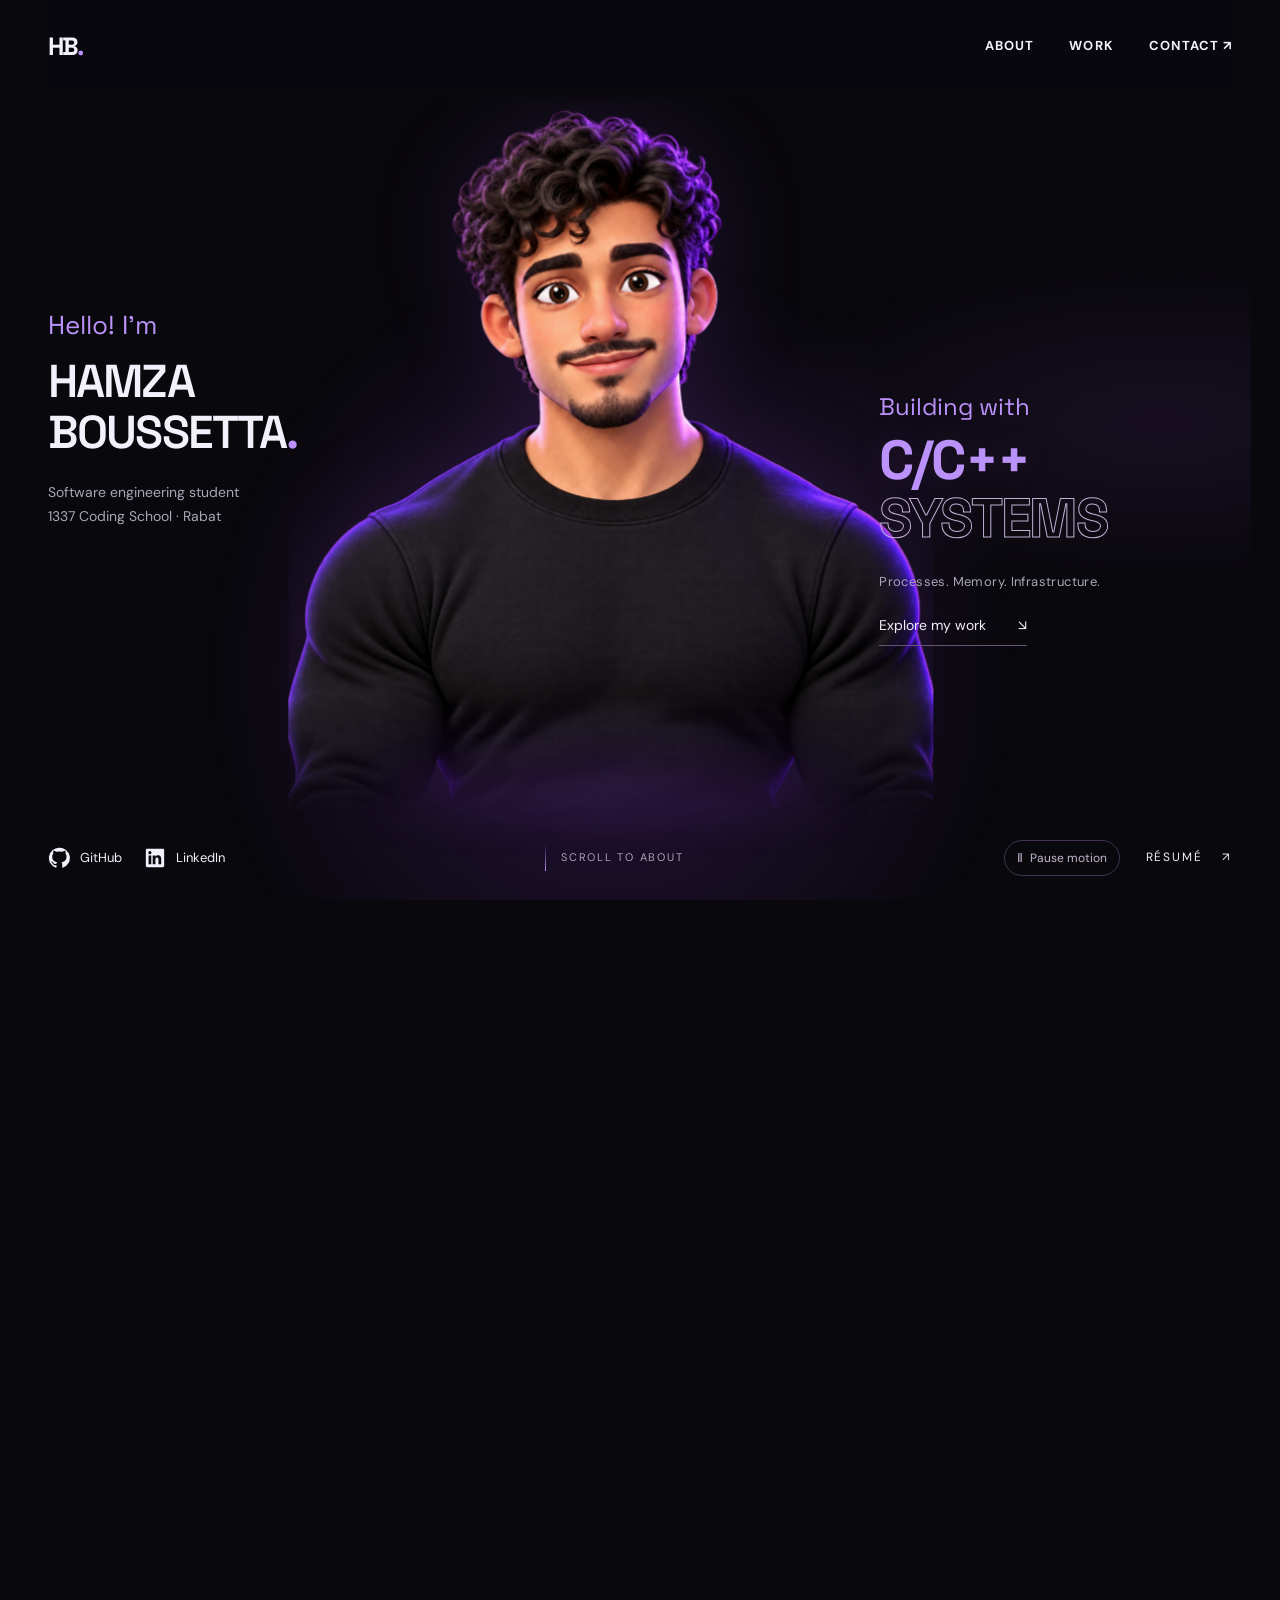
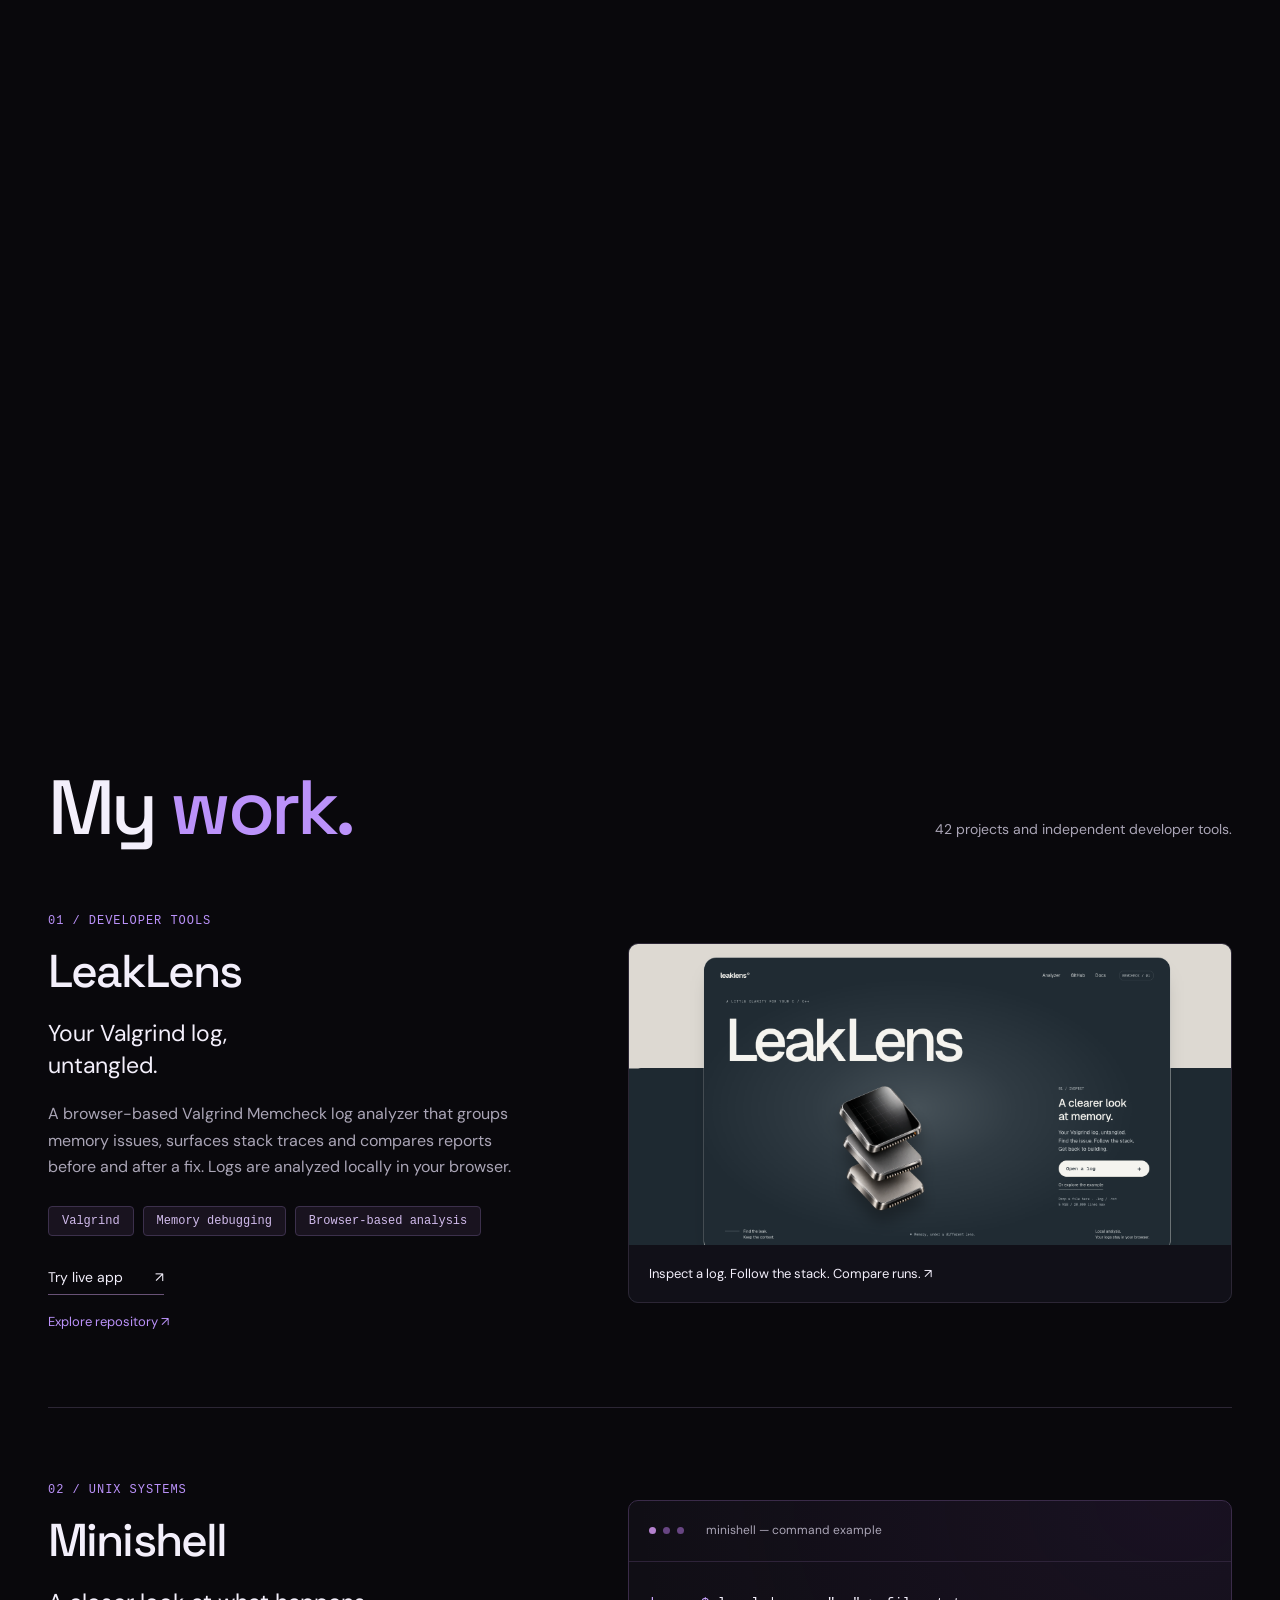
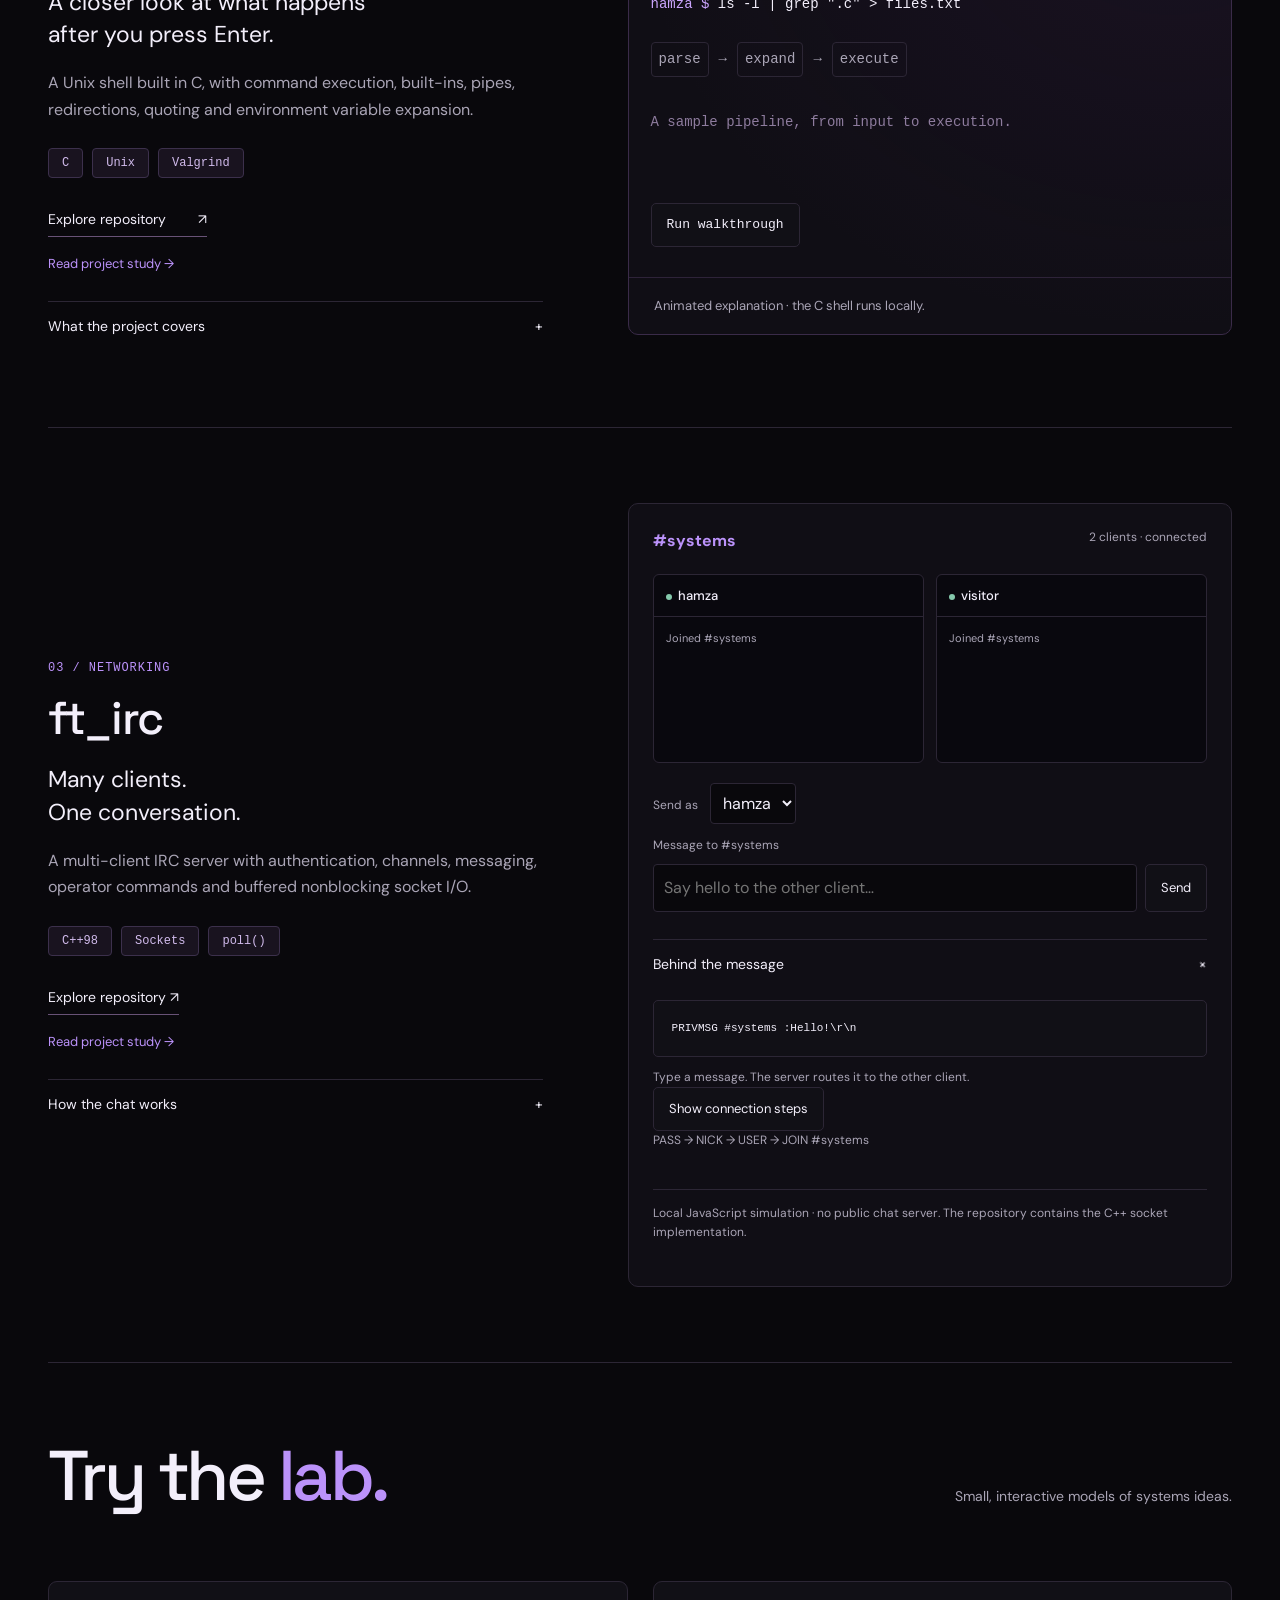
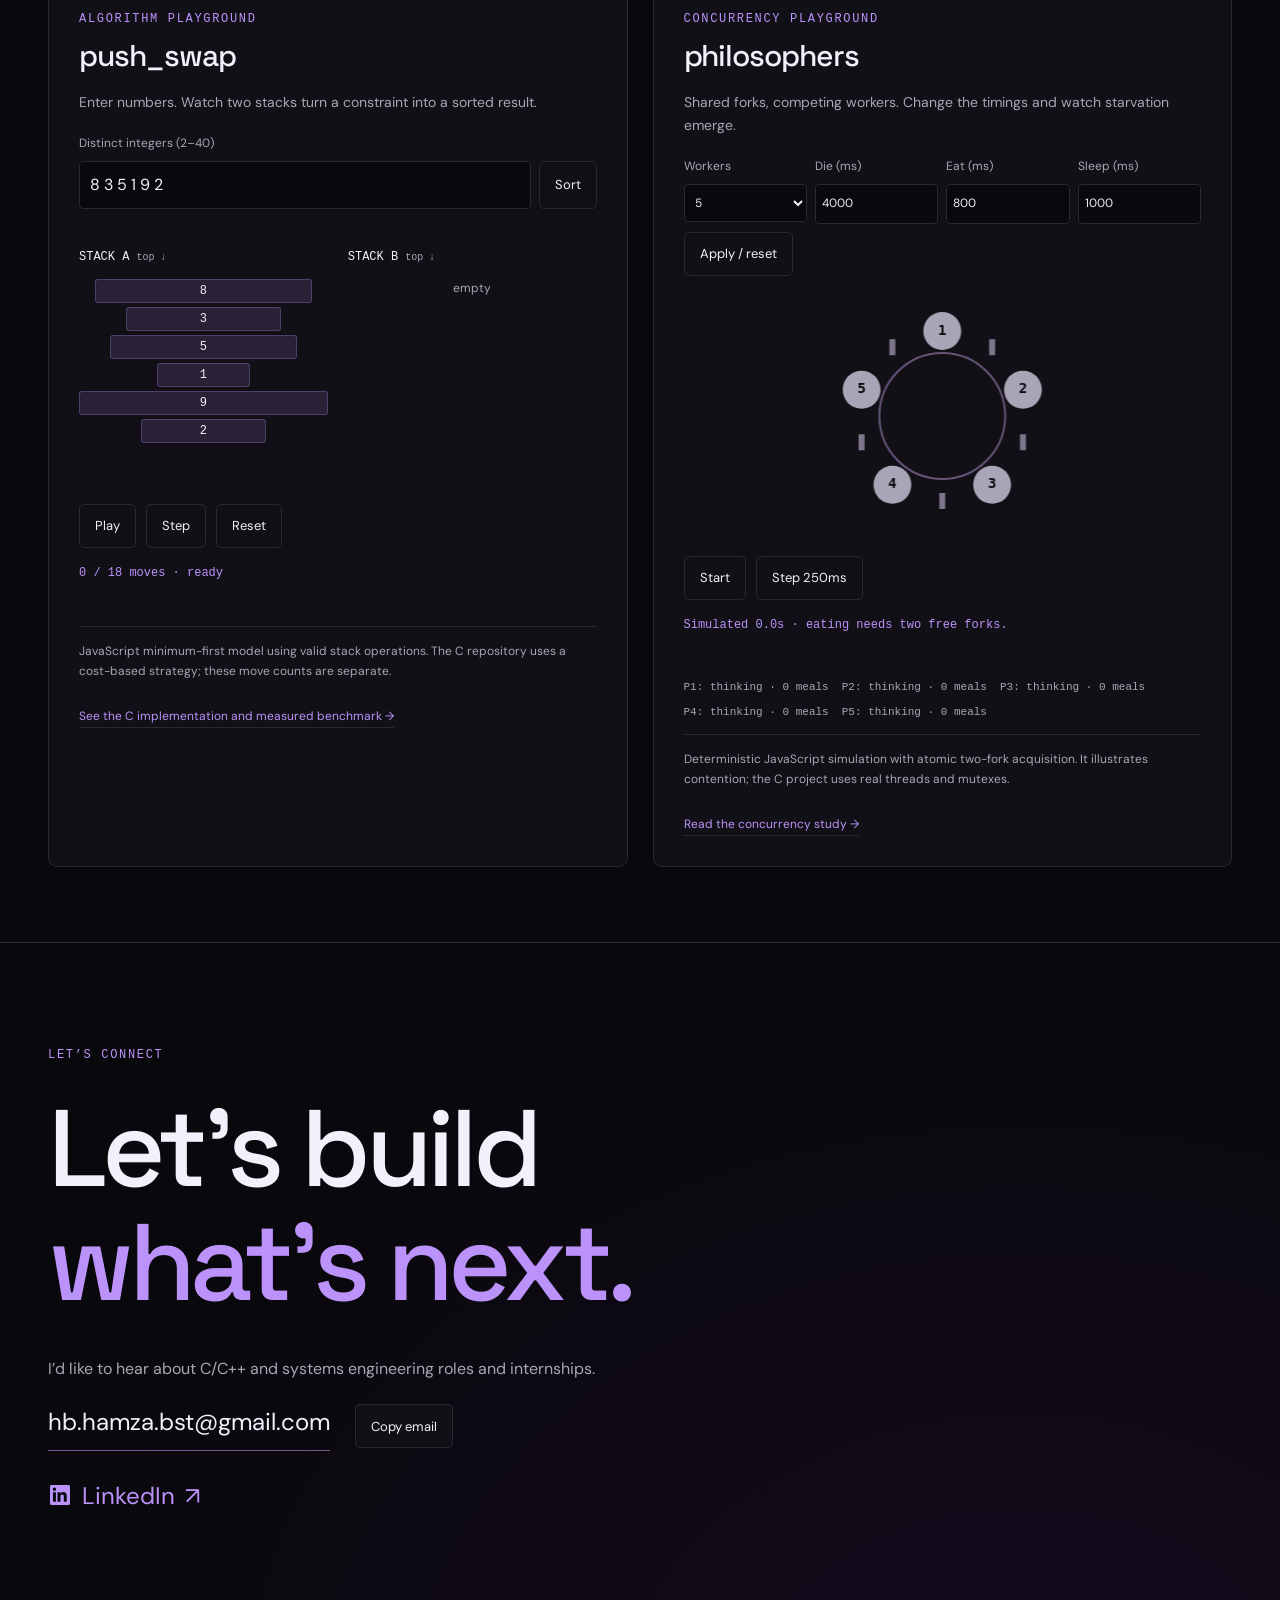
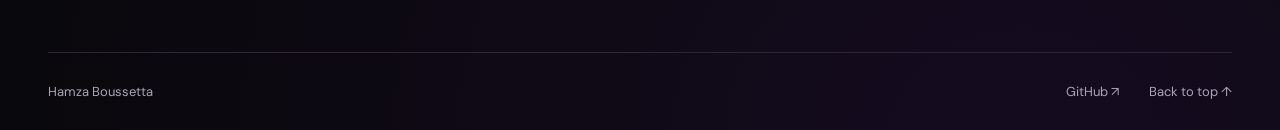
==== commit 9725ac24: "Replace Inception with interactive ft_irc showcase and remove ticker" ====
--- a/index.html
+++ b/index.html
@@ -253,14 +253,6 @@
           </div>
         </section>
       </div>
-      <div class="ticker" aria-hidden="true">
-        <div>
-          C / C++ <span>✳</span> UNIX SYSTEMS <span>✳</span> DOCKER
-          <span>✳</span> LEARNING BY BUILDING <span>✳</span> C / C++
-          <span>✳</span> UNIX SYSTEMS <span>✳</span> DOCKER
-          <span>✳</span> LEARNING BY BUILDING <span>✳</span>
-        </div>
-      </div>
       <section class="work-section" id="work" aria-labelledby="work-title">
         <div class="wrap">
           <div class="section-head">
@@ -378,94 +370,108 @@
               </div>
             </div>
           </article>
-          <article class="project" id="inception">
+          <article class="project" id="ft_irc">
             <div class="project-copy">
-              <div class="project-index">03 / INFRASTRUCTURE</div>
-              <h3>Inception</h3>
-              <p class="project-intro">
-                Separate services.<br />A working whole.
-              </p>
-              <p id="inception-description"></p>
-              <ul class="skills" aria-label="Inception technologies">
-                <li>Docker</li>
-                <li>NGINX</li>
-                <li>MariaDB</li>
+              <div class="project-index">03 / NETWORKING</div>
+              <h3>ft_irc</h3>
+              <p class="project-intro">Many clients.<br />One conversation.</p>
+              <p id="ft_irc-description"></p>
+              <ul class="skills" aria-label="ft_irc technologies">
+                <li>C++98</li>
+                <li>Sockets</li>
+                <li>poll()</li>
               </ul>
               <a
                 class="text-link"
-                id="inception-link"
+                id="ft_irc-link"
                 target="_blank"
                 rel="noopener noreferrer"
-                >Explore repository <span aria-hidden="true">↗</span></a
-              >
-              <a class="study-link" href="projects/inception.html"
+                >Explore repository ↗</a
+              >
+              <a class="study-link" href="projects/ft_irc.html"
                 >Read project study →</a
               >
               <details>
                 <summary>
-                  Architecture &amp; decisions <span aria-hidden="true">+</span>
+                  How the chat works <span aria-hidden="true">+</span>
                 </summary>
                 <p>
-                  Custom Dockerfiles, an isolated bridge network, persistent
-                  volumes and Docker Secrets. The repository also includes Redis
-                  caching, Adminer and a static showcase site.
+                  Clients authenticate with PASS, NICK and USER, then JOIN a
+                  channel. PRIVMSG delivers a message to its other members. A
+                  poll() loop handles socket readiness; input and output buffers
+                  preserve partial reads and writes.
                 </p>
               </details>
             </div>
             <div
-              class="architecture visual"
-              aria-label="Interactive Inception core service architecture"
+              class="irc-demo visual"
+              aria-label="Interactive IRC chat simulation"
             >
-              <div class="architecture-label">CORE SERVICE ARCHITECTURE</div>
-              <div class="https">HTTPS / 443</div>
-              <div class="connector" aria-hidden="true"></div>
-              <button
-                type="button"
-                class="service"
-                data-service="nginx"
-                aria-pressed="true"
-              >
-                <span>01</span><strong>NGINX</strong><small>Web server</small>
+              <div class="irc-header">
+                <strong>#systems</strong><span>2 clients · connected</span>
+              </div>
+              <div class="irc-clients">
+                <section class="irc-client" aria-label="Hamza chat client">
+                  <h4><span class="irc-dot" aria-hidden="true"></span>hamza</h4>
+                  <ol
+                    class="irc-messages"
+                    data-irc-client="hamza"
+                    aria-label="Hamza messages"
+                  >
+                    <li class="irc-notice">Joined #systems</li>
+                  </ol>
+                </section>
+                <section class="irc-client" aria-label="Visitor chat client">
+                  <h4>
+                    <span class="irc-dot" aria-hidden="true"></span>visitor
+                  </h4>
+                  <ol
+                    class="irc-messages"
+                    data-irc-client="visitor"
+                    aria-label="Visitor messages"
+                  >
+                    <li class="irc-notice">Joined #systems</li>
+                  </ol>
+                </section>
+              </div>
+              <form id="irc-form">
+                <label for="irc-sender">Send as</label>
+                <select id="irc-sender">
+                  <option value="hamza">hamza</option>
+                  <option value="visitor">visitor</option>
+                </select>
+                <label class="irc-message-label" for="irc-message"
+                  >Message to #systems</label
+                >
+                <div class="input-row">
+                  <input
+                    id="irc-message"
+                    maxlength="160"
+                    required
+                    placeholder="Say hello to the other client…"
+                    autocomplete="off"
+                  />
+                  <button class="button" type="submit">Send</button>
+                </div>
+              </form>
+              <details class="irc-wire" open>
+                <summary>
+                  Behind the message <span aria-hidden="true">+</span>
+                </summary>
+                <pre><code data-irc-wire>PRIVMSG #systems :Hello!\r\n</code></pre>
+                <p data-irc-status role="status">
+                  Type a message. The server routes it to the other client.
+                </p>
+              </details>
+              <button class="button" type="button" data-irc-connect>
+                Show connection steps
               </button>
-              <div class="connector" aria-hidden="true"></div>
-              <button
-                type="button"
-                class="service"
-                data-service="wordpress"
-                aria-pressed="false"
-              >
-                <span>02</span><strong>WordPress</strong><small>PHP-FPM</small>
-              </button>
-              <div class="connector" aria-hidden="true"></div>
-              <button
-                type="button"
-                class="service"
-                data-service="mariadb"
-                aria-pressed="false"
-              >
-                <span>03</span><strong>MariaDB</strong><small>Database</small>
-              </button>
-              <div class="service-inspector" aria-live="polite">
-                <h4 data-service-title>NGINX</h4>
-                <p data-service-details></p>
-                <details>
-                  <summary>
-                    Inspect Dockerfile <span aria-hidden="true">+</span>
-                  </summary>
-                  <pre><code data-service-code></code></pre>
-                  <a
-                    data-service-source
-                    target="_blank"
-                    rel="noopener noreferrer"
-                    >View source ↗</a
-                  >
-                </details>
-              </div>
-              <button class="button" type="button" data-run-request>
-                Follow a request
-              </button>
-              <p data-request-status class="request-status" role="status">
-                Click a service to inspect its ports and storage.
+              <p data-irc-connection role="status" class="irc-connection">
+                PASS → NICK → USER → JOIN #systems
+              </p>
+              <p class="irc-caption">
+                Local JavaScript simulation · no public chat server. The
+                repository contains the C++ socket implementation.
               </p>
             </div>
           </article>
--- a/styles.css
+++ b/styles.css
@@ -295,25 +295,6 @@
   animation-play-state: paused !important;
 }
 
-/* Skills ticker */
-.ticker {
-  overflow: hidden;
-  border-block: 1px solid var(--line);
-  padding: 20px 0;
-  background: #0d0b12;
-}
-.ticker > div {
-  width: max-content;
-  font: 500 23px var(--display);
-  letter-spacing: 0.02em;
-  animation: ticker 35s linear infinite;
-  color: #c5bbd2;
-  white-space: nowrap;
-}
-.ticker span {
-  color: var(--accent);
-  padding: 0 36px;
-}
 /* Projects */
 .work-section {
   padding: 115px 0 0;
@@ -482,66 +463,6 @@
   color: var(--muted);
   font-size: 13px;
 }
-.architecture {
-  min-height: 445px;
-  border: 1px solid #3a2b49;
-  border-radius: 10px;
-  padding: 28px;
-  display: flex;
-  flex-direction: column;
-  align-items: center;
-  background:
-    radial-gradient(ellipse at 50% 40%, #54287322, transparent 70%), #100e15;
-}
-.architecture-label {
-  font:
-    12px ui-monospace,
-    monospace;
-  letter-spacing: 0.09em;
-  color: var(--muted);
-  margin-bottom: 26px;
-}
-.https {
-  font:
-    13px ui-monospace,
-    monospace;
-  color: var(--accent);
-}
-.connector {
-  height: 22px;
-  width: 1px;
-  background: #796085;
-}
-.service {
-  width: 85%;
-  background: #21172c;
-  border: 1px solid #4b335f;
-  border-radius: 4px;
-  padding: 14px 20px;
-  display: grid;
-  grid-template-columns: 32px 1fr;
-}
-.service > span {
-  font:
-    12px ui-monospace,
-    monospace;
-  color: #a47ec6;
-  grid-row: span 2;
-  align-self: center;
-}
-.service strong {
-  font-weight: 500;
-  font-size: 17px;
-}
-.service small {
-  font-size: 12px;
-  color: var(--muted);
-}
-.architecture-foot {
-  margin-top: 25px;
-  font-size: 12px;
-  color: var(--muted);
-}
 details {
   margin-top: 27px;
   border-top: 1px solid var(--line);
@@ -712,11 +633,6 @@
   50% {
     opacity: 0.85;
     transform: scaleX(1.09);
-  }
-}
-@keyframes ticker {
-  to {
-    transform: translateX(-50%);
   }
 }
 @keyframes blink {
@@ -893,15 +809,6 @@
   .resume-hero span {
     margin-left: 5px;
   }
-  .ticker {
-    padding: 16px 0;
-  }
-  .ticker > div {
-    font-size: 18px;
-  }
-  .ticker span {
-    padding: 0 25px;
-  }
   .work-section {
     padding: 70px 0 0;
   }
--- a/features.css
+++ b/features.css
@@ -68,35 +68,6 @@
 .terminal-muted {
   min-height: 60px;
 }
-.service {
-  color: var(--ink);
-  text-align: left;
-  font-family: var(--sans);
-}
-.service[aria-pressed='true'] {
-  border-color: var(--accent);
-}
-.service[data-flow='true'] {
-  box-shadow: 0 0 25px #bb92fa45;
-  border-color: var(--accent);
-}
-.service-inspector {
-  align-self: stretch;
-  border-top: 1px solid var(--line);
-  margin-top: 22px;
-  padding-top: 18px;
-}
-.service-inspector h4 {
-  margin: 0 0 6px;
-  font: 500 17px var(--display);
-}
-.service-inspector p {
-  color: var(--muted);
-  font-size: 13px;
-}
-.service-inspector details {
-  margin: 0 0 15px;
-}
 pre {
   overflow-x: auto;
   max-width: 100%;
@@ -107,20 +78,6 @@
   font:
     12px/1.7 ui-monospace,
     monospace;
-}
-.service-inspector pre {
-  max-height: 250px;
-}
-.service-inspector a {
-  color: var(--accent);
-  font-size: 12px;
-}
-.request-status {
-  width: 100%;
-  min-height: 45px;
-  margin: 15px 0 0;
-  font-size: 12px;
-  color: var(--muted);
 }
 /* Browser lab */
 .lab-grid {
@@ -170,7 +127,8 @@
   color: var(--muted);
 }
 .demo-panel input,
-.demo-panel select {
+.demo-panel select,
+.irc-demo input {
   background: var(--bg);
   color: var(--ink);
   border: 1px solid var(--line);
@@ -429,3 +387,132 @@
   color: var(--text);
   background: #111018;
 }
+
+/* Two-client IRC channel simulation */
+.irc-demo {
+  min-width: 0;
+  border: 1px solid var(--line);
+  border-radius: 10px;
+  background: #100e15;
+  padding: 24px;
+}
+.irc-header {
+  display: flex;
+  justify-content: space-between;
+  gap: 12px;
+  margin-bottom: 20px;
+}
+.irc-header strong {
+  color: var(--accent);
+}
+.irc-header span,
+.irc-caption,
+.irc-connection {
+  color: var(--muted);
+  font-size: 12px;
+}
+.irc-clients {
+  display: grid;
+  grid-template-columns: repeat(2, minmax(0, 1fr));
+  gap: 12px;
+}
+.irc-client {
+  min-width: 0;
+  border: 1px solid var(--line);
+  border-radius: 6px;
+  background: #09080e;
+}
+.irc-client h4 {
+  font: 500 13px var(--sans);
+  margin: 0;
+  padding: 12px;
+  border-bottom: 1px solid var(--line);
+}
+.irc-dot {
+  display: inline-block;
+  width: 6px;
+  height: 6px;
+  margin-right: 6px;
+  border-radius: 50%;
+  background: #85c9ac;
+}
+.irc-messages {
+  list-style: none;
+  height: 145px;
+  overflow-y: auto;
+  padding: 12px;
+  margin: 0;
+  font-size: 13px;
+}
+.irc-messages li {
+  margin-bottom: 12px;
+  overflow-wrap: anywhere;
+}
+.irc-messages strong {
+  display: block;
+  color: var(--accent);
+  font-size: 11px;
+}
+.irc-notice {
+  color: var(--muted);
+  font-size: 11px;
+}
+.irc-local strong {
+  color: var(--muted);
+}
+#irc-form {
+  margin-top: 20px;
+}
+#irc-form label {
+  font-size: 12px;
+  color: var(--muted);
+}
+#irc-sender {
+  margin-left: 8px;
+  background: var(--bg);
+  color: var(--ink);
+  border: 1px solid var(--line);
+  border-radius: 4px;
+  padding: 8px;
+}
+.irc-message-label {
+  display: block;
+  margin: 12px 0 8px;
+}
+#irc-message {
+  width: 100%;
+  min-width: 0;
+}
+.irc-wire pre {
+  white-space: pre-wrap;
+  overflow-wrap: anywhere;
+  font-size: 11px;
+}
+.irc-wire p {
+  font-size: 12px;
+  color: var(--muted);
+  line-height: 1.6;
+}
+.irc-connection {
+  min-height: 38px;
+  line-height: 1.6;
+}
+.irc-caption {
+  border-top: 1px solid var(--line);
+  padding-top: 14px;
+  line-height: 1.6;
+}
+@media (max-width: 600px) {
+  .irc-demo {
+    padding: 16px;
+  }
+  .irc-header {
+    flex-wrap: wrap;
+  }
+  .irc-clients {
+    gap: 8px;
+  }
+  .irc-messages {
+    padding: 8px;
+  }
+}
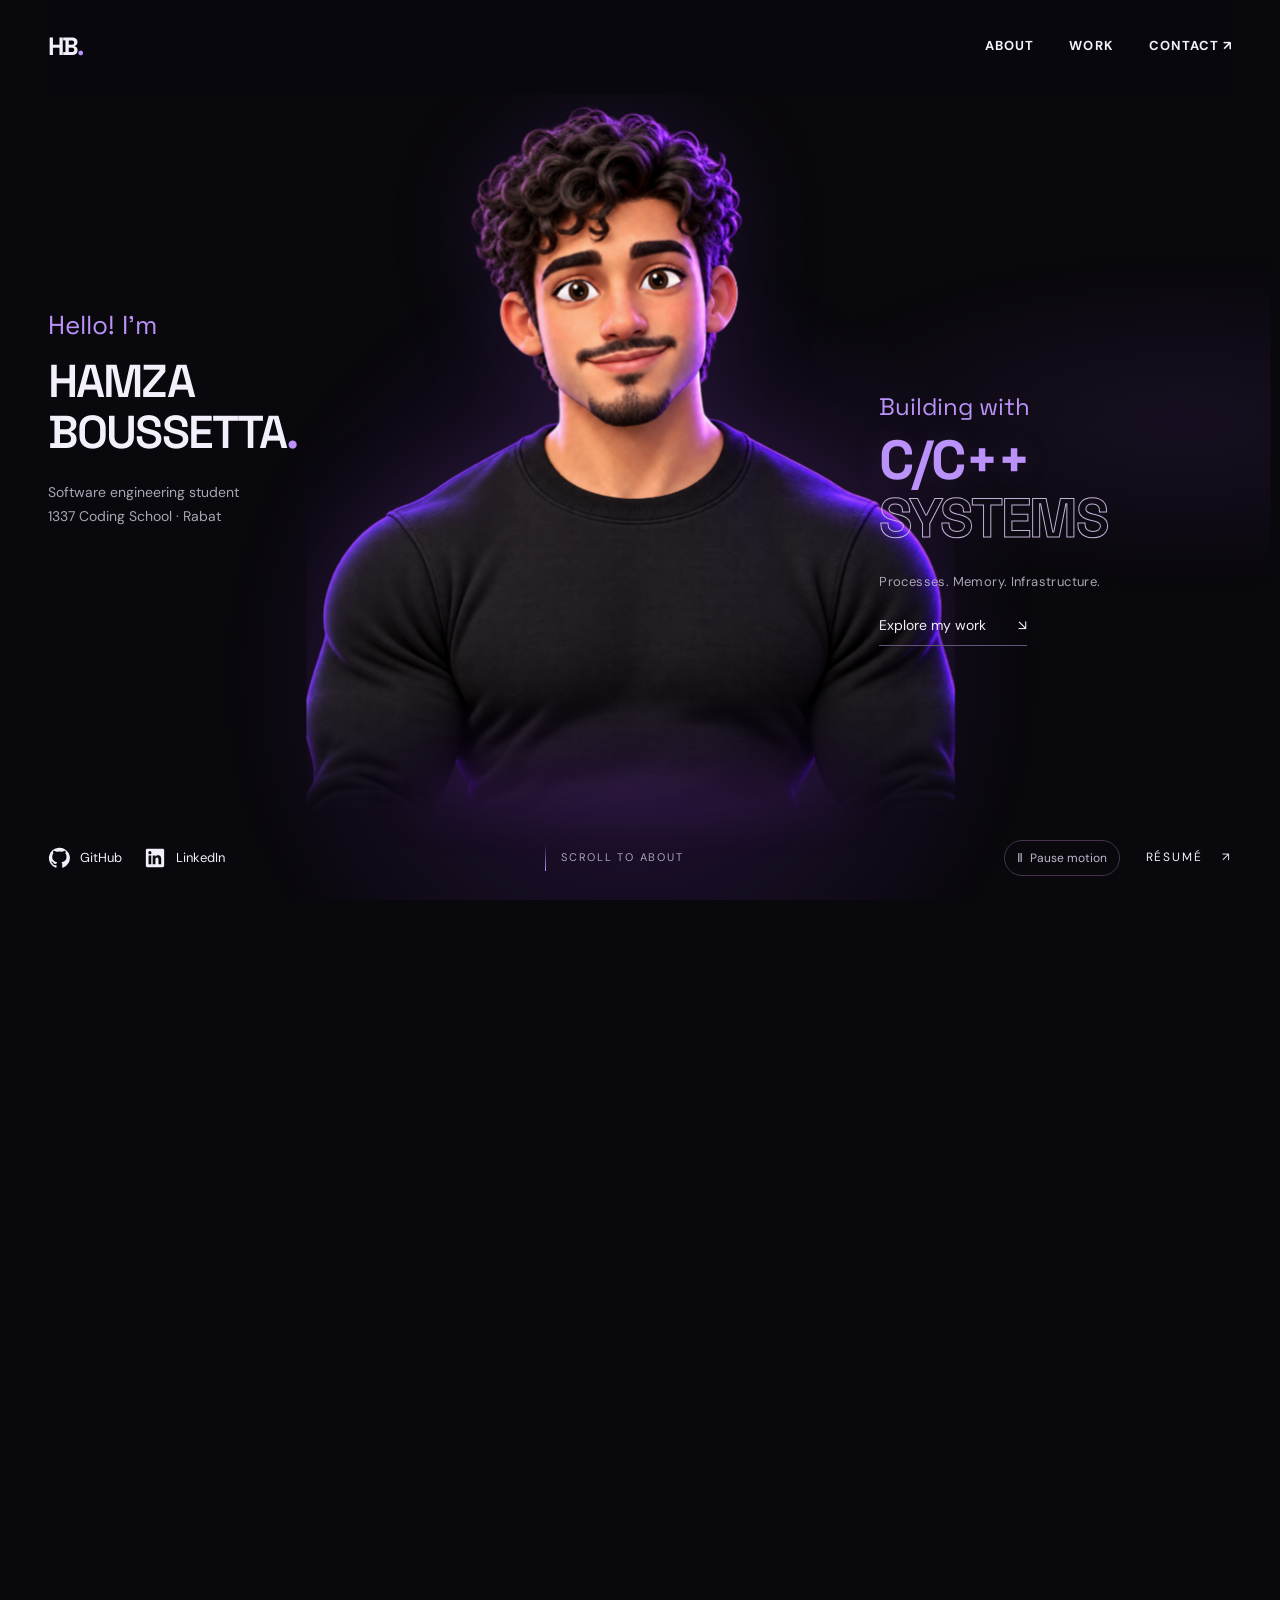
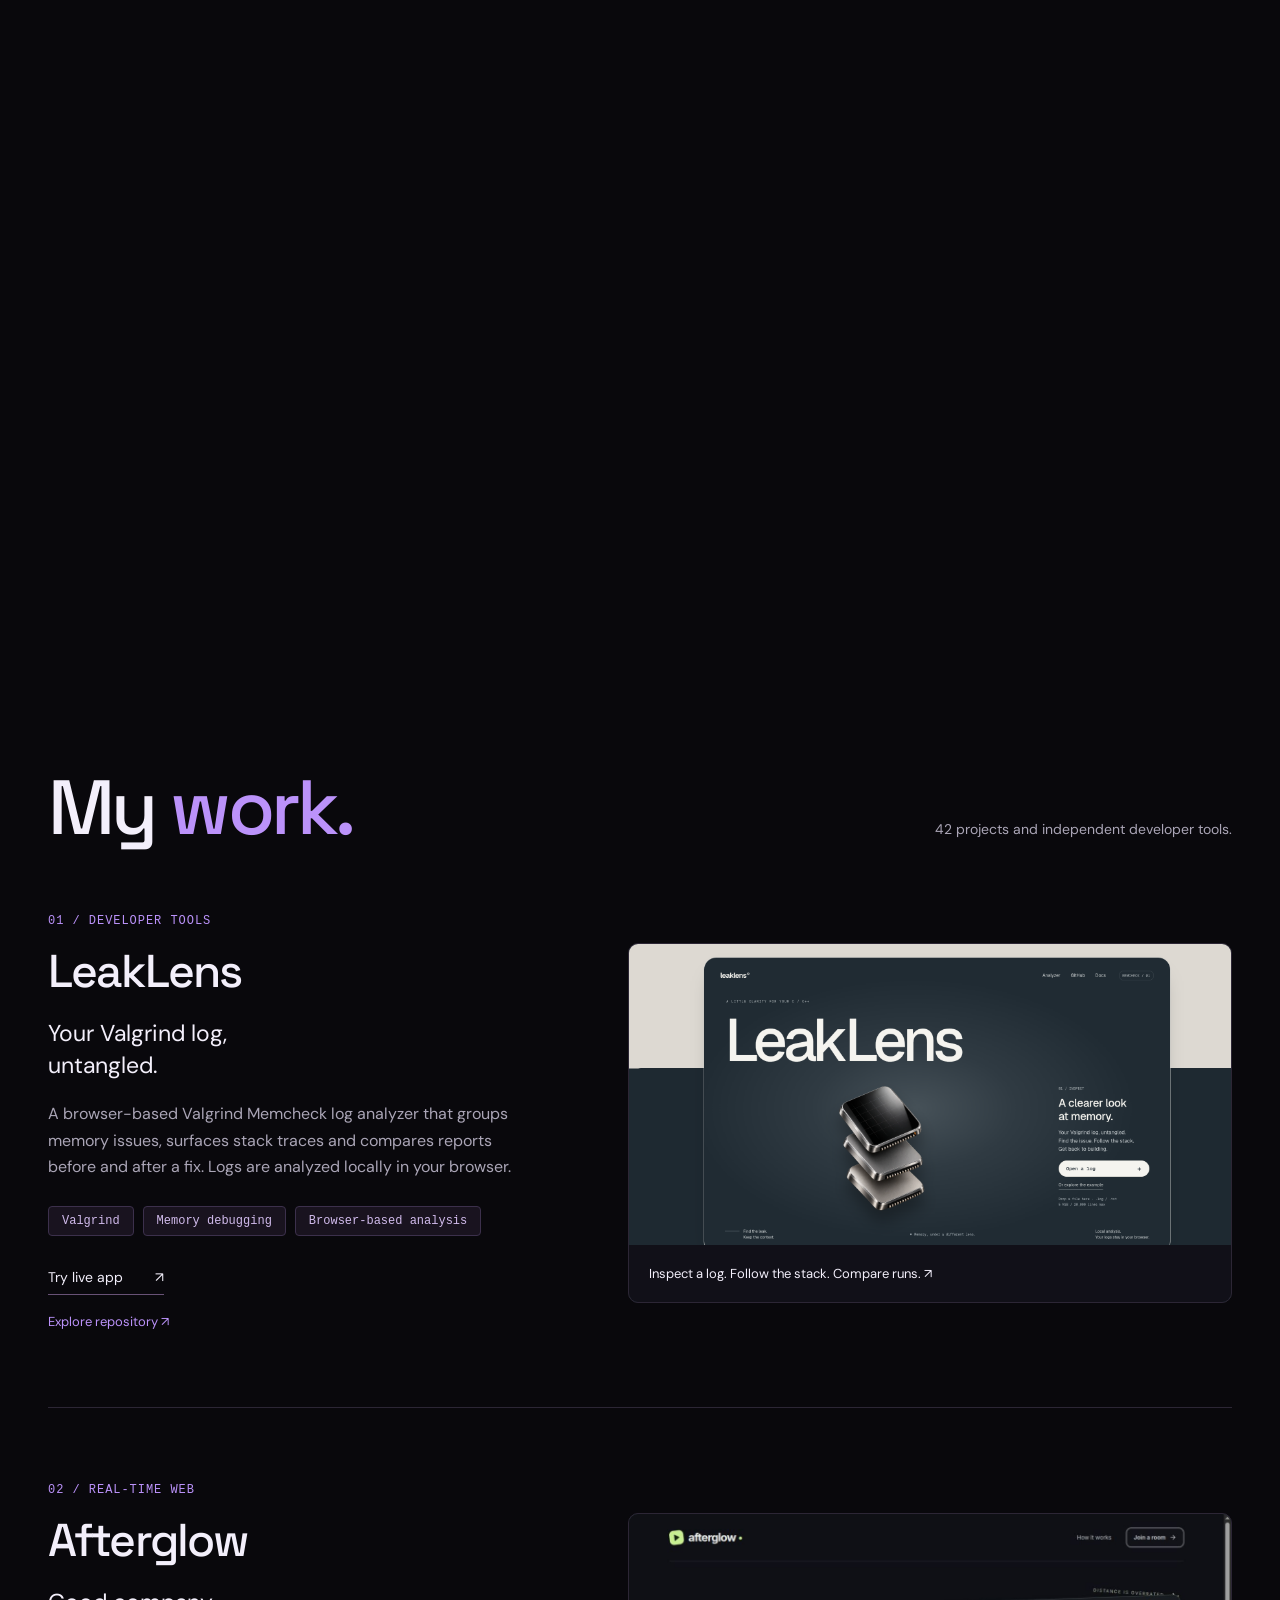
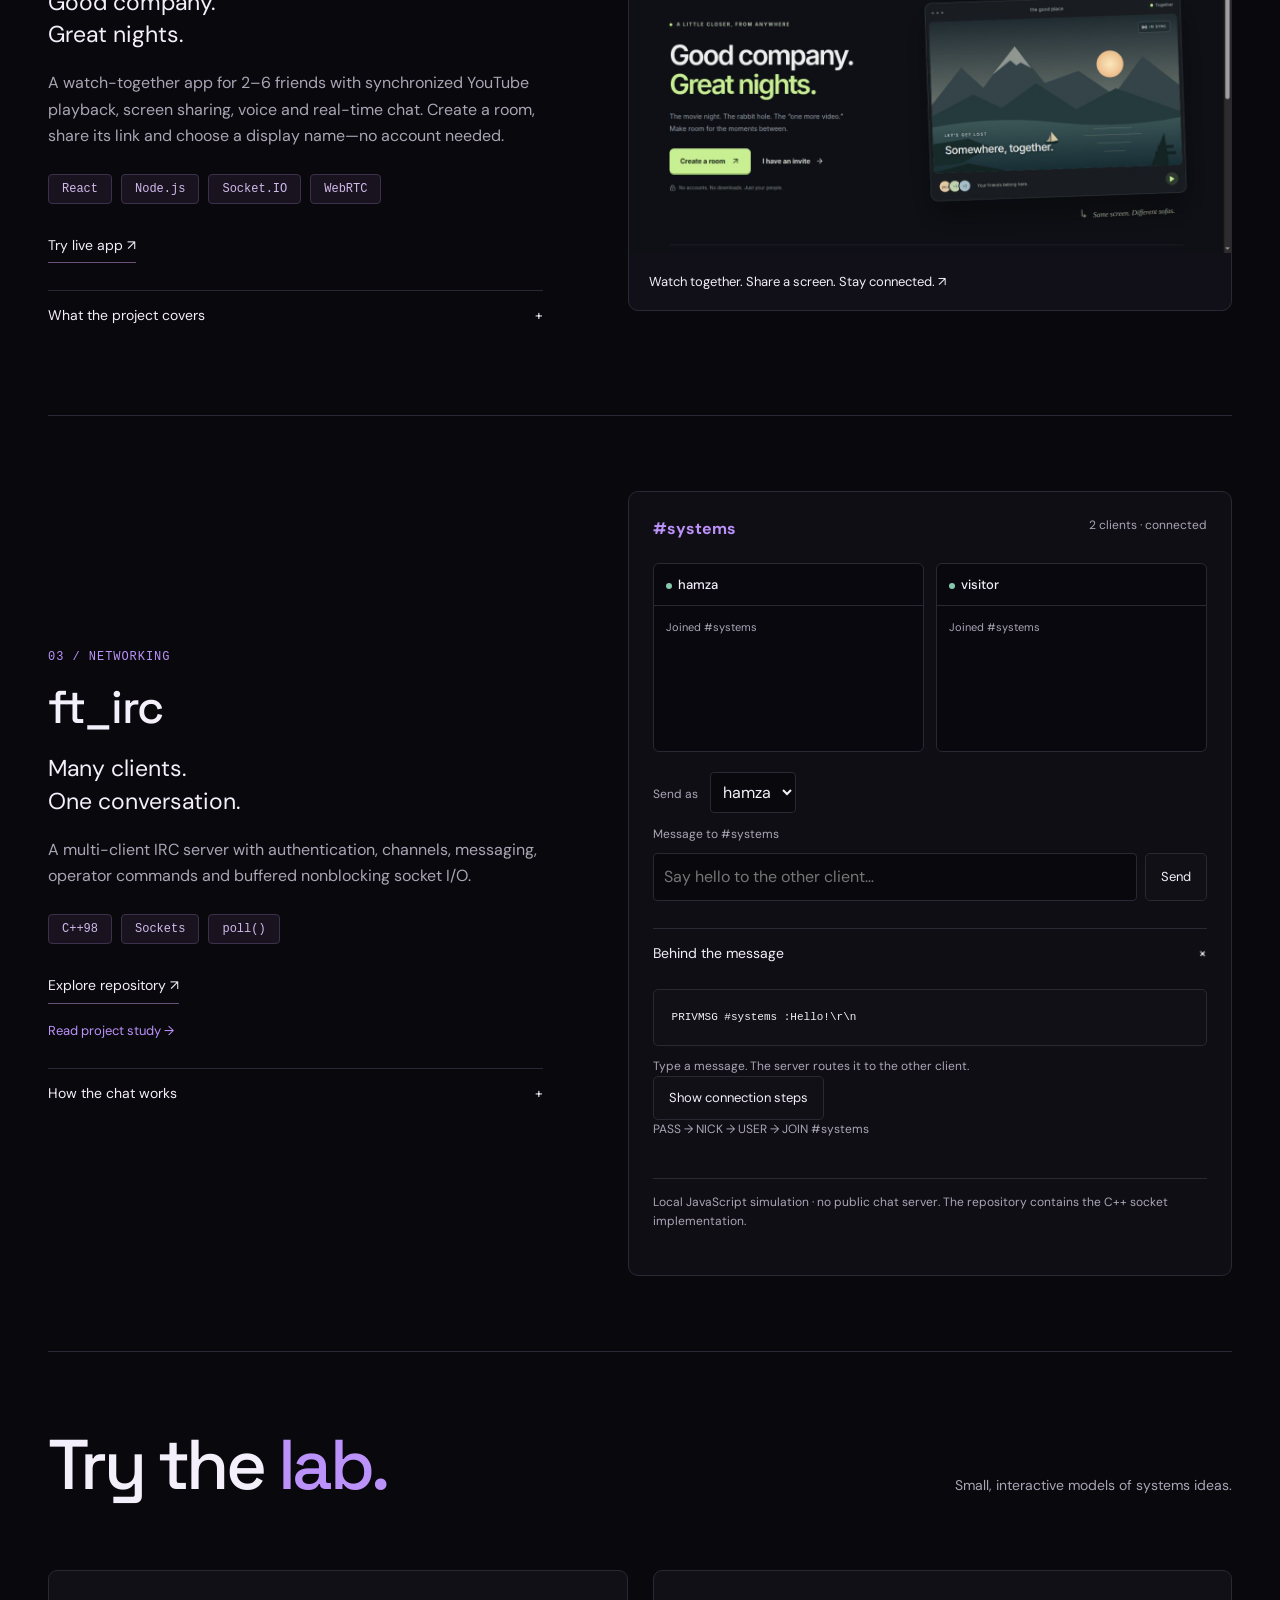
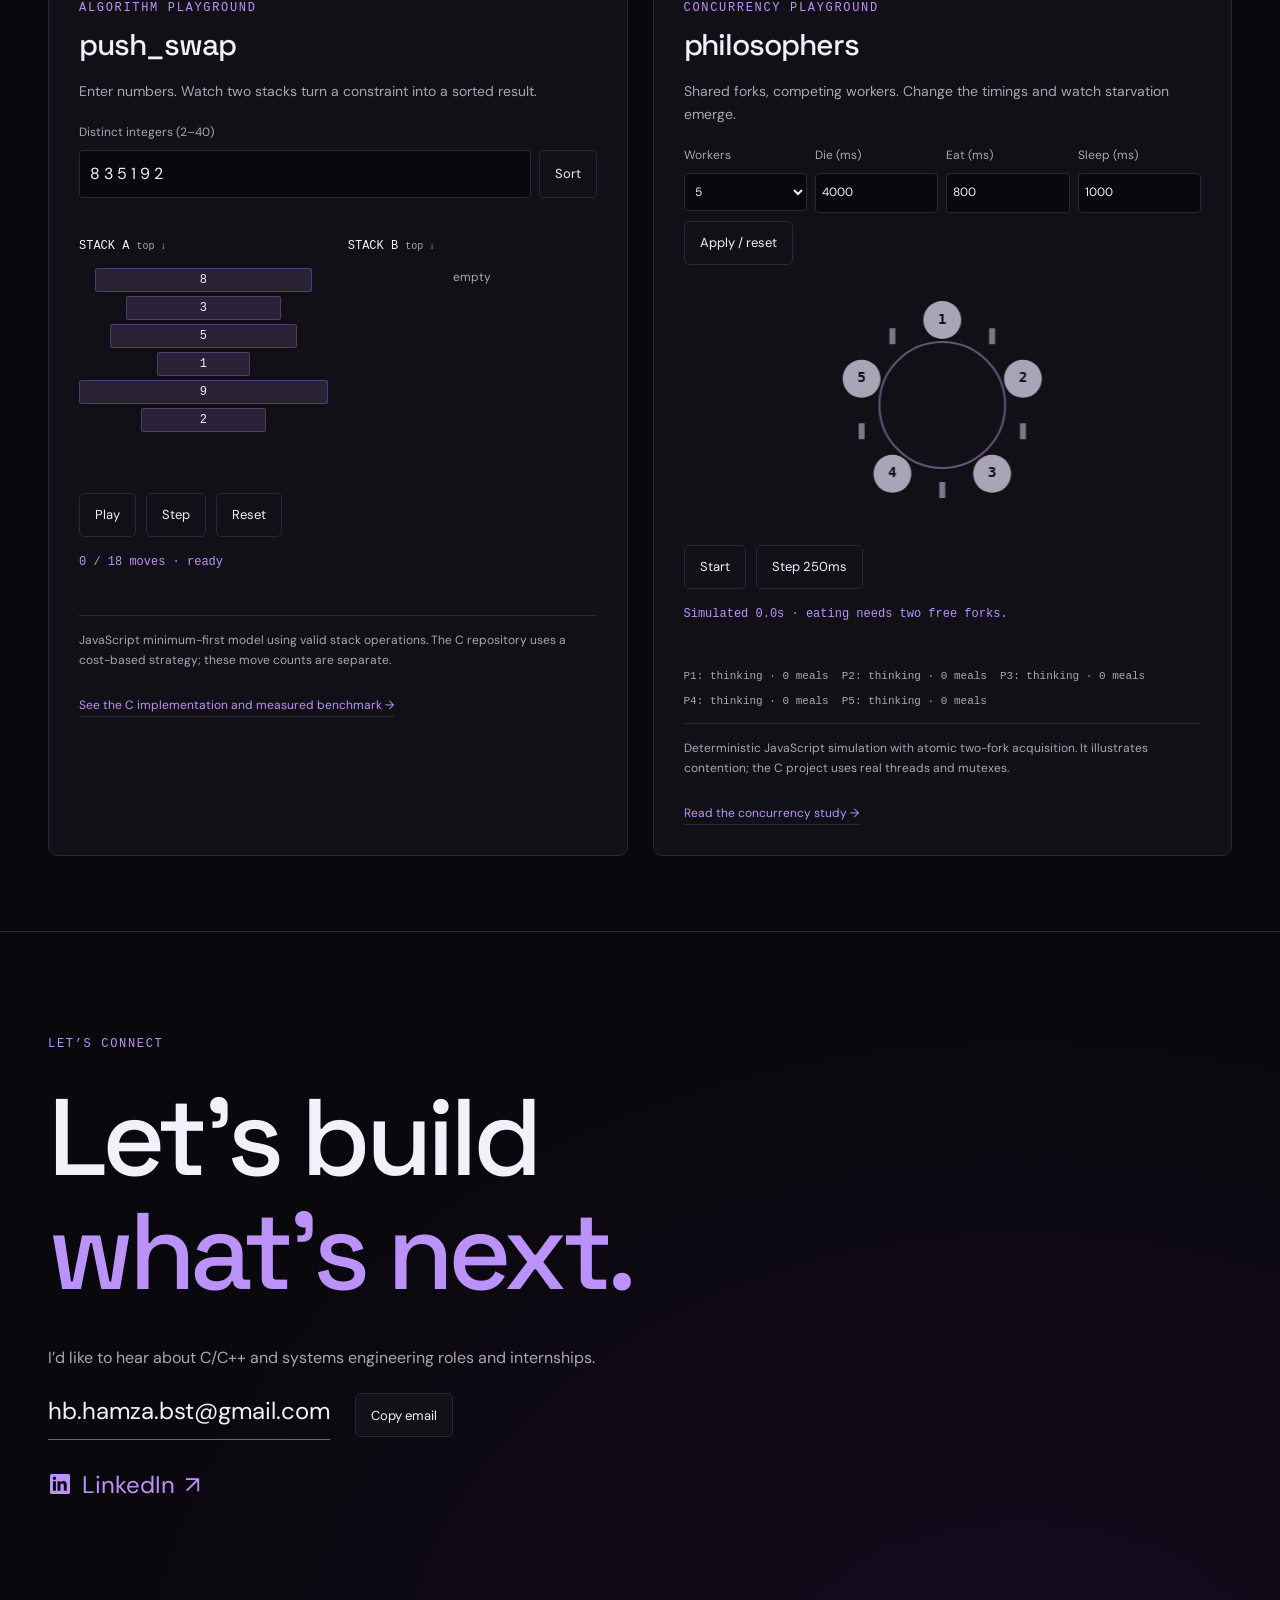
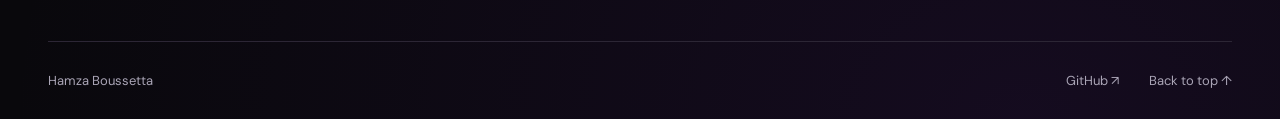
==== commit b4fae503: "Feature Afterglow as the second portfolio project" ====
--- a/index.html
+++ b/index.html
@@ -286,7 +286,7 @@
               >
             </div>
             <a
-              class="leaklens-preview visual"
+              class="project-preview visual"
               href="https://leaklens-seven.vercel.app/"
               target="_blank"
               rel="noopener noreferrer"
@@ -302,73 +302,54 @@
               <span>Inspect a log. Follow the stack. Compare runs. ↗</span>
             </a>
           </article>
-          <article class="project" id="minishell">
+          <article class="project" id="afterglow">
             <div class="project-copy">
-              <div class="project-index">02 / UNIX SYSTEMS</div>
-              <h3>Minishell</h3>
-              <p class="project-intro">
-                A closer look at what happens<br />after you press Enter.
-              </p>
-              <p id="minishell-description"></p>
-              <ul class="skills" aria-label="Minishell technologies">
-                <li>C</li>
-                <li>Unix</li>
-                <li>Valgrind</li>
+              <div class="project-index">02 / REAL-TIME WEB</div>
+              <h3>Afterglow</h3>
+              <p class="project-intro">Good company.<br />Great nights.</p>
+              <p id="afterglow-description"></p>
+              <ul class="skills" aria-label="Afterglow technologies">
+                <li>React</li>
+                <li>Node.js</li>
+                <li>Socket.IO</li>
+                <li>WebRTC</li>
               </ul>
               <a
                 class="text-link"
-                id="minishell-link"
+                id="afterglow-link"
                 target="_blank"
                 rel="noopener noreferrer"
-                >Explore repository <span aria-hidden="true">↗</span></a
-              >
-              <a class="study-link" href="projects/minishell.html"
-                >Read project study →</a
+                >Try live app ↗</a
               >
               <details>
                 <summary>
                   What the project covers <span aria-hidden="true">+</span>
                 </summary>
                 <p>
-                  Command execution, built-ins, quoting, environment variables,
-                  pipes, redirections and signals. The project also includes
-                  memory checks with Valgrind.
+                  Create a room and invite up to five friends without accounts.
+                  Socket.IO synchronizes playback, chat and room state; WebRTC
+                  carries voice and shared screens between participants.
+                  Reconnection handling and host controls keep the session
+                  coordinated.
                 </p>
               </details>
             </div>
-            <div
-              class="terminal visual"
-              aria-label="Example of a shell pipeline"
+            <a
+              class="project-preview visual"
+              href="https://afterglowroom.vercel.app/"
+              target="_blank"
+              rel="noopener noreferrer"
+              aria-label="Open Afterglow watch-together app"
             >
-              <div class="terminal-bar">
-                <span></span><span></span><span></span>
-                <p>minishell — command example</p>
-              </div>
-              <div class="terminal-content">
-                <p>
-                  <span class="prompt">hamza $</span>
-                  <span data-shell-command
-                    >ls -l | grep ".c" &gt; files.txt</span
-                  >
-                </p>
-                <div class="shell-stages" aria-label="Pipeline stages">
-                  <span data-shell-stage>parse</span
-                  ><span aria-hidden="true">→</span
-                  ><span data-shell-stage>expand</span
-                  ><span aria-hidden="true">→</span
-                  ><span data-shell-stage>execute</span>
-                </div>
-                <p data-shell-explanation class="terminal-muted">
-                  A sample pipeline, from input to execution.
-                </p>
-                <button class="button" type="button" data-run-shell>
-                  Run walkthrough
-                </button>
-              </div>
-              <div class="terminal-caption">
-                Animated explanation · the C shell runs locally.
-              </div>
-            </div>
+              <img
+                src="assets/afterglow-preview.png"
+                width="1265"
+                height="712"
+                alt="Afterglow homepage with Good company, Great nights and a scenic shared-screen illustration"
+                loading="lazy"
+              />
+              <span>Watch together. Share a screen. Stay connected. ↗</span>
+            </a>
           </article>
           <article class="project" id="ft_irc">
             <div class="project-copy">
--- a/styles.css
+++ b/styles.css
@@ -400,69 +400,6 @@
   transform: translateY(-7px);
   box-shadow: 0 15px 65px #9d4eed12;
 }
-.terminal {
-  border: 1px solid #3a2b49;
-  border-radius: 10px;
-  min-height: 390px;
-  display: flex;
-  flex-direction: column;
-  background:
-    radial-gradient(ellipse at 90% 0, #59297820, transparent 70%), #100e15;
-  overflow: hidden;
-}
-.terminal-bar {
-  display: flex;
-  align-items: center;
-  gap: 7px;
-  padding: 20px;
-  border-bottom: 1px solid #2e2339;
-}
-.terminal-bar > span {
-  width: 7px;
-  height: 7px;
-  border-radius: 50%;
-  background: #674582;
-}
-.terminal-bar > span:first-child {
-  background: #b481ce;
-}
-.terminal-bar p {
-  margin: 0 0 0 15px;
-  font-size: 12px;
-  color: var(--muted);
-}
-.terminal-content {
-  font:
-    14px/1.8 ui-monospace,
-    monospace;
-  padding: 40px 25px;
-  overflow-wrap: anywhere;
-}
-.prompt {
-  color: #caa4fc;
-}
-.terminal-content p {
-  margin-bottom: 17px;
-}
-.terminal-muted {
-  color: #8e7c9e;
-  margin: 33px 0 !important;
-}
-.cursor {
-  display: inline-block;
-  width: 8px;
-  height: 17px;
-  background: var(--accent);
-  vertical-align: middle;
-  animation: blink 1.5s step-end infinite;
-}
-.terminal-caption {
-  margin-top: auto;
-  border-top: 1px solid #2e2339;
-  padding: 17px 25px;
-  color: var(--muted);
-  font-size: 13px;
-}
 details {
   margin-top: 27px;
   border-top: 1px solid var(--line);
@@ -633,11 +570,6 @@
   50% {
     opacity: 0.85;
     transform: scaleX(1.09);
-  }
-}
-@keyframes blink {
-  50% {
-    opacity: 0;
   }
 }
 @keyframes scrollPulse {
@@ -834,12 +766,6 @@
   .project h3 {
     font-size: 40px;
   }
-  .terminal {
-    min-height: 340px;
-  }
-  .terminal-content {
-    font-size: 13px;
-  }
   .more-work {
     display: block;
   }
@@ -889,9 +815,6 @@
   .scroll-cue {
     font-size: 9px;
   }
-  .terminal-content {
-    padding: 28px 18px;
-  }
 }
 @media (prefers-reduced-motion: reduce) {
   html {
--- a/features.css
+++ b/features.css
@@ -37,36 +37,13 @@
   border-color: var(--accent);
   color: var(--accent);
 }
-/* Project walkthroughs and source inspector */
+/* Project study links */
 .study-link {
   display: block;
   width: fit-content;
   margin-top: 16px;
   font-size: 13px;
   color: var(--accent);
-}
-.shell-stages {
-  display: flex;
-  align-items: center;
-  gap: 10px;
-  margin: 25px 0;
-  color: var(--muted);
-}
-[data-shell-stage] {
-  padding: 4px 7px;
-  border-radius: 4px;
-  border: 1px solid var(--line);
-}
-[data-shell-stage][data-active='true'] {
-  color: var(--ink);
-  background: #6a369a55;
-  border-color: var(--accent);
-}
-.terminal-content {
-  padding: 30px 22px;
-}
-.terminal-muted {
-  min-height: 60px;
 }
 pre {
   overflow-x: auto;
@@ -352,10 +329,6 @@
   .philosopher-settings {
     grid-template-columns: repeat(2, 1fr);
   }
-  .shell-stages {
-    gap: 5px;
-    font-size: 12px;
-  }
 }
 @media (prefers-reduced-motion: reduce) {
   *,
@@ -367,20 +340,20 @@
   }
 }
 
-/* LeakLens live project preview */
-.leaklens-preview {
+/* Live project screenshots */
+.project-preview {
   display: block;
   overflow: hidden;
   border: 1px solid var(--line);
   border-radius: 10px;
   background: #202b33;
 }
-.leaklens-preview img {
+.project-preview img {
   display: block;
   width: 100%;
   height: auto;
 }
-.leaklens-preview > span {
+.project-preview > span {
   display: block;
   padding: 18px 20px;
   font-size: 13px;
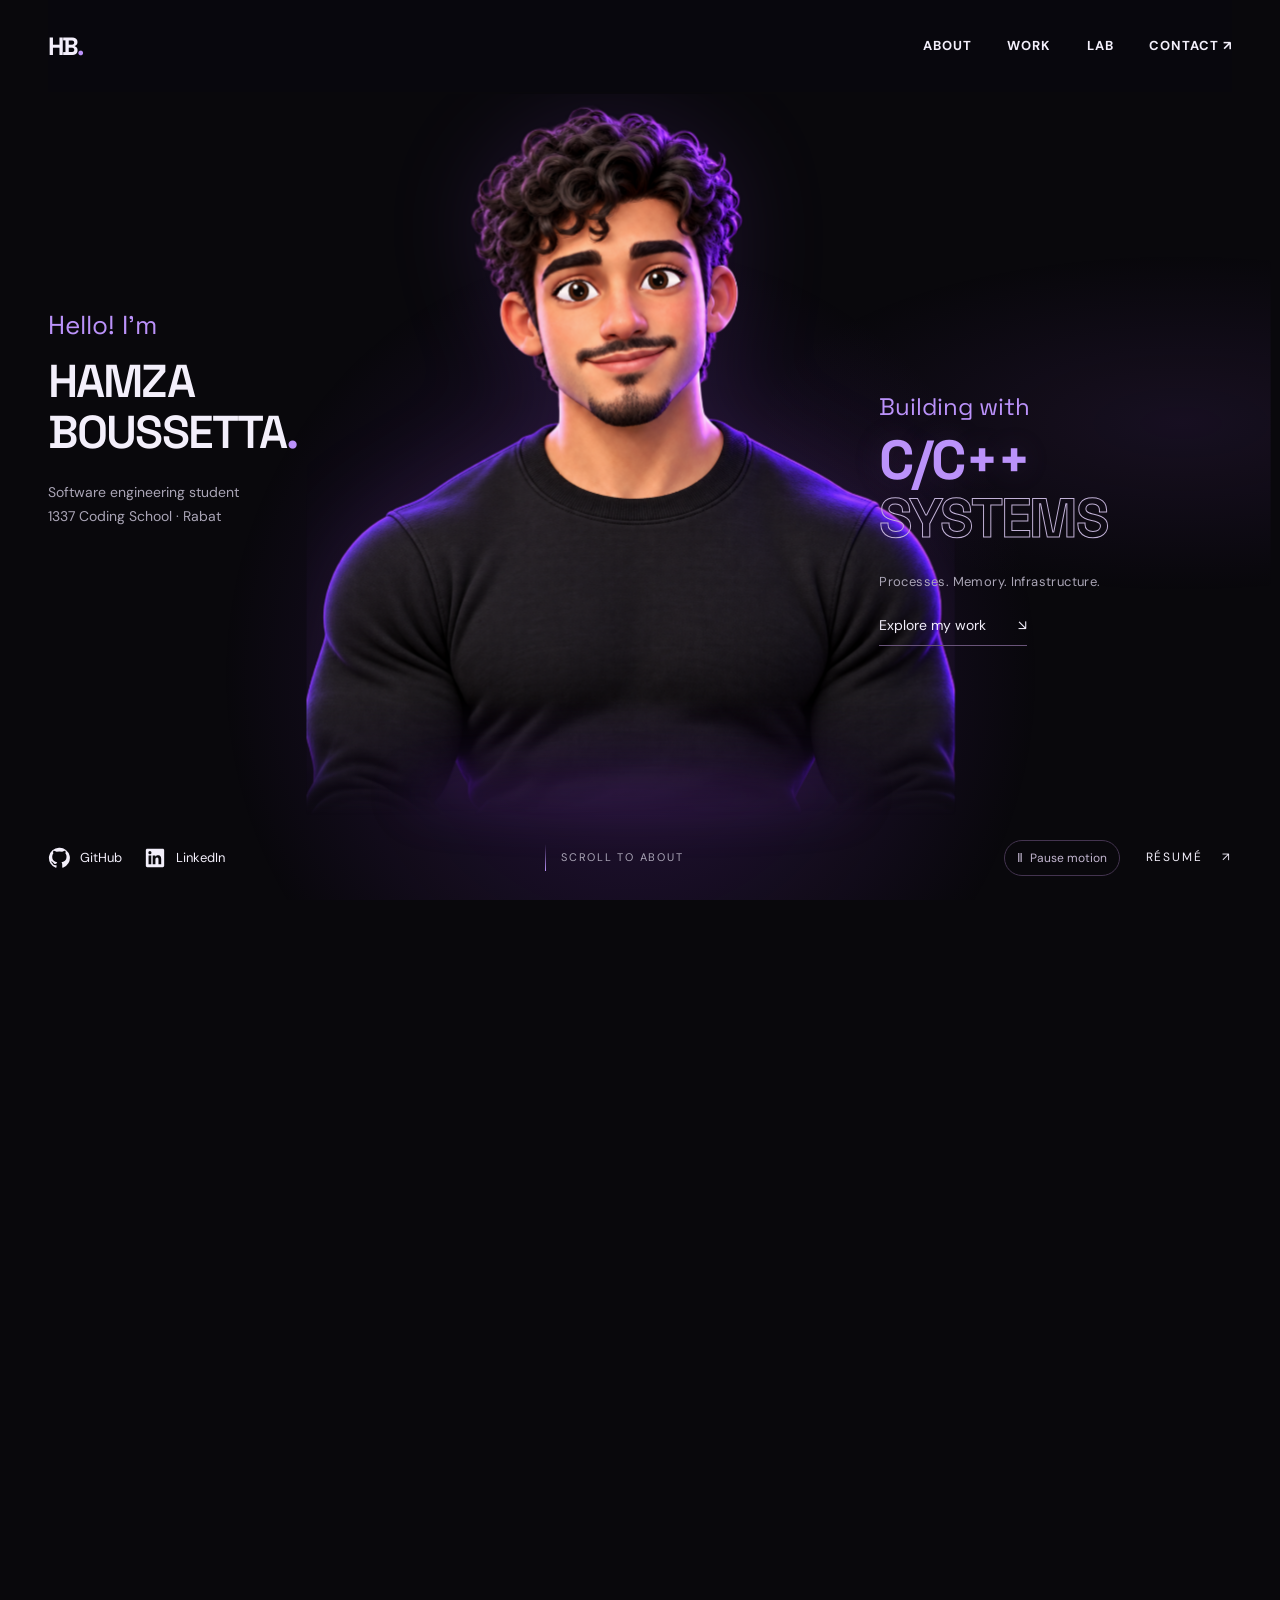
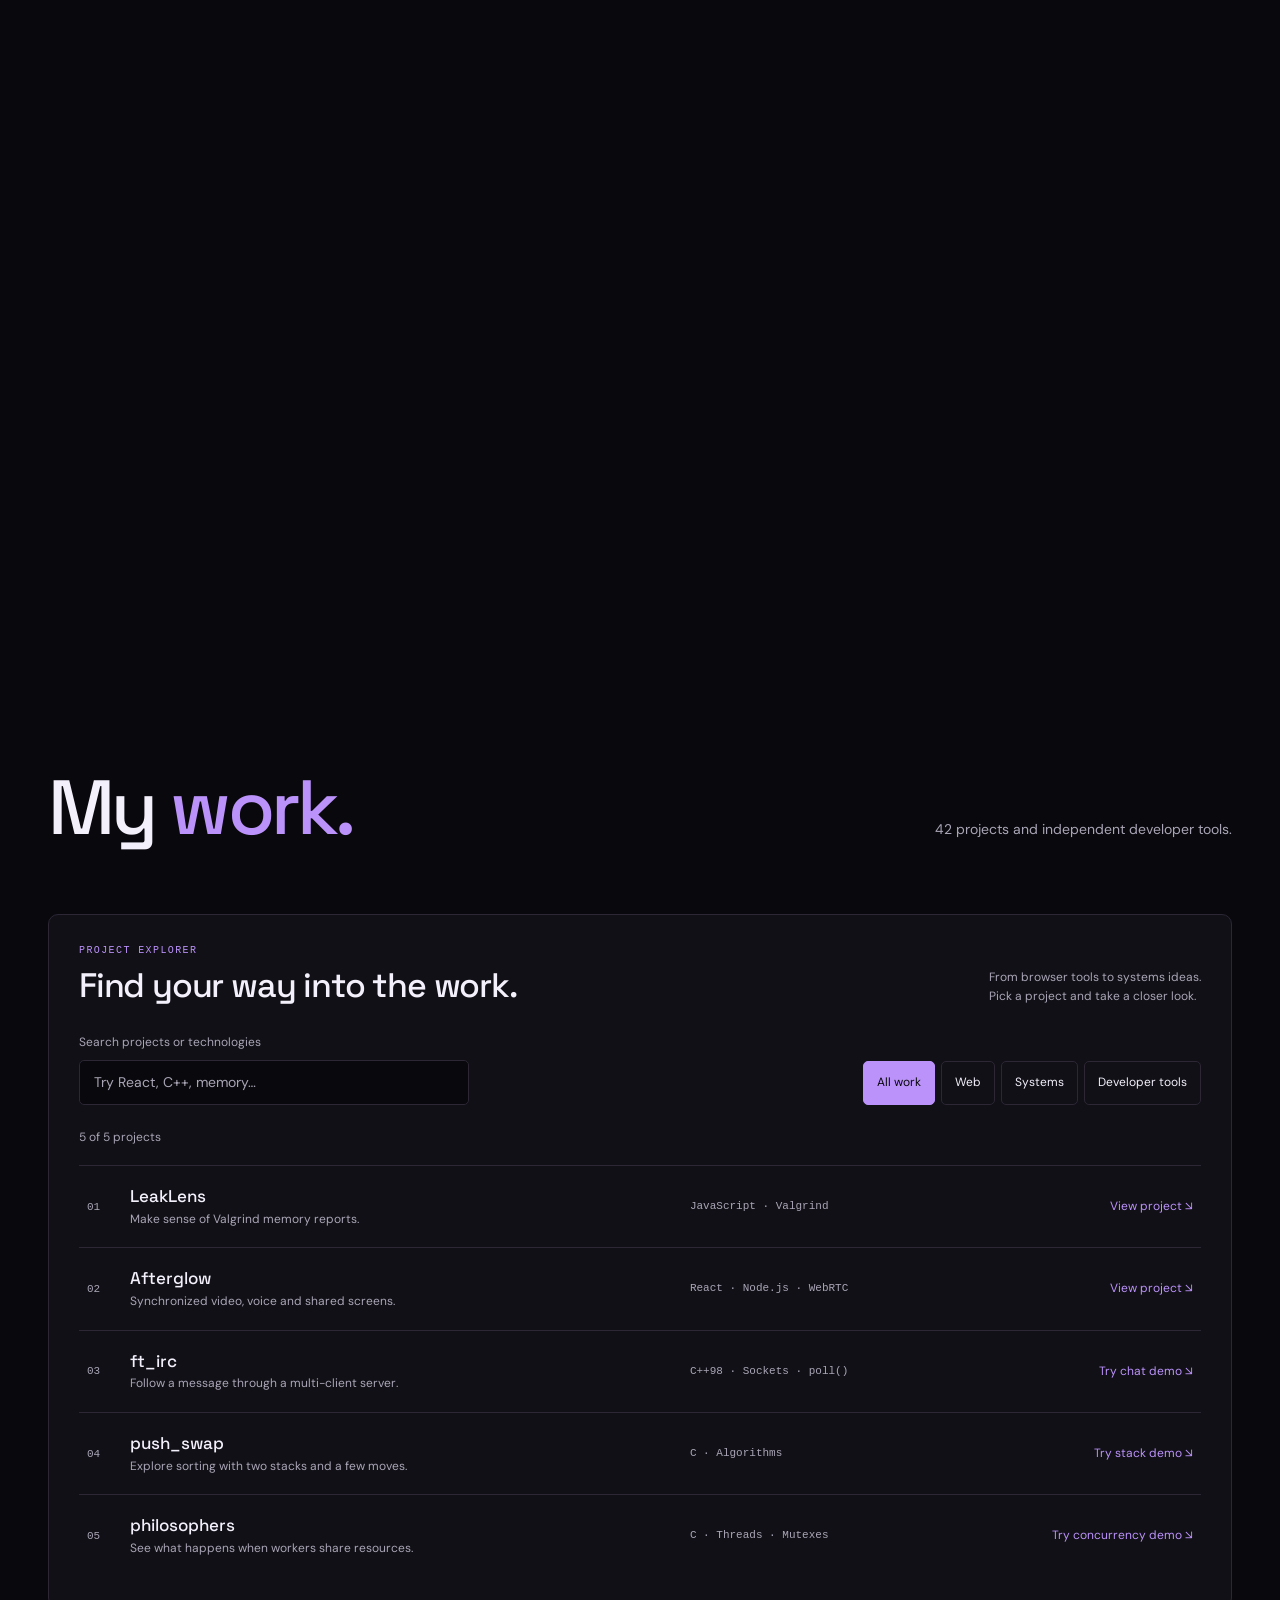
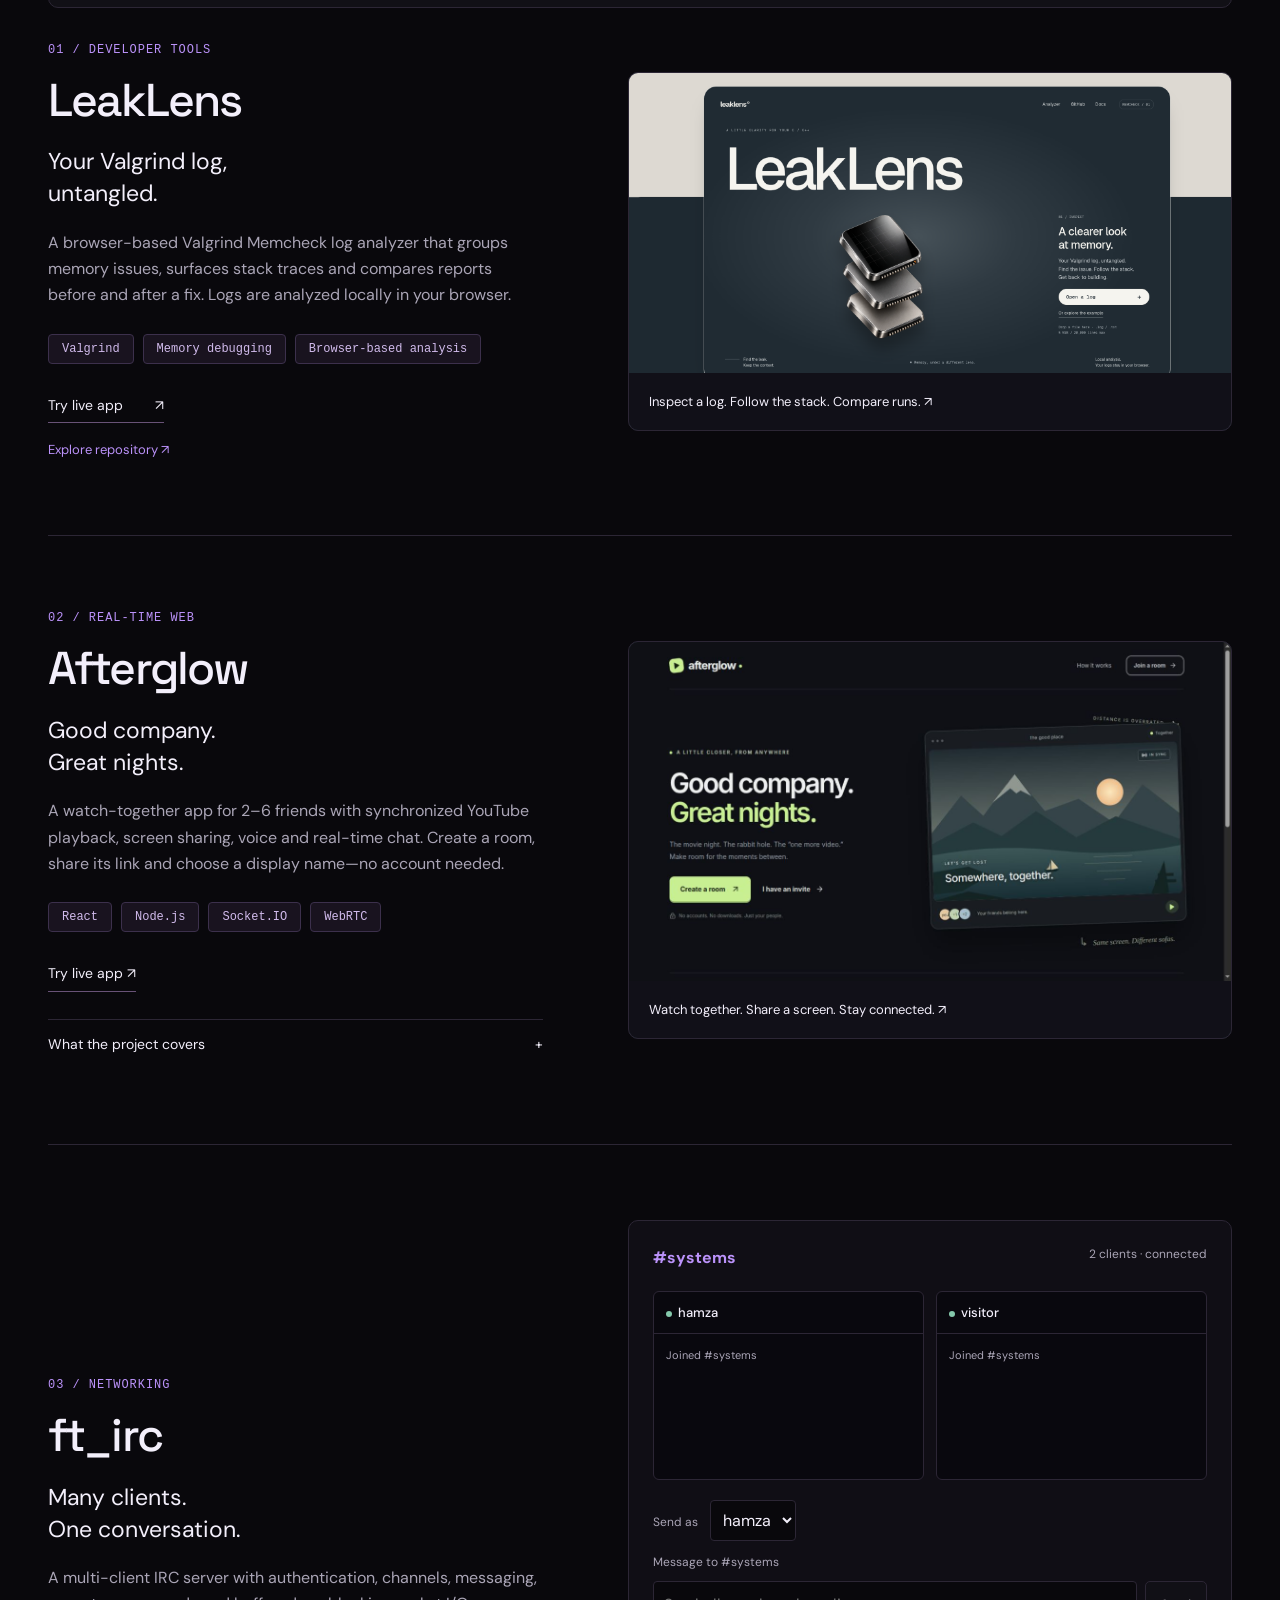
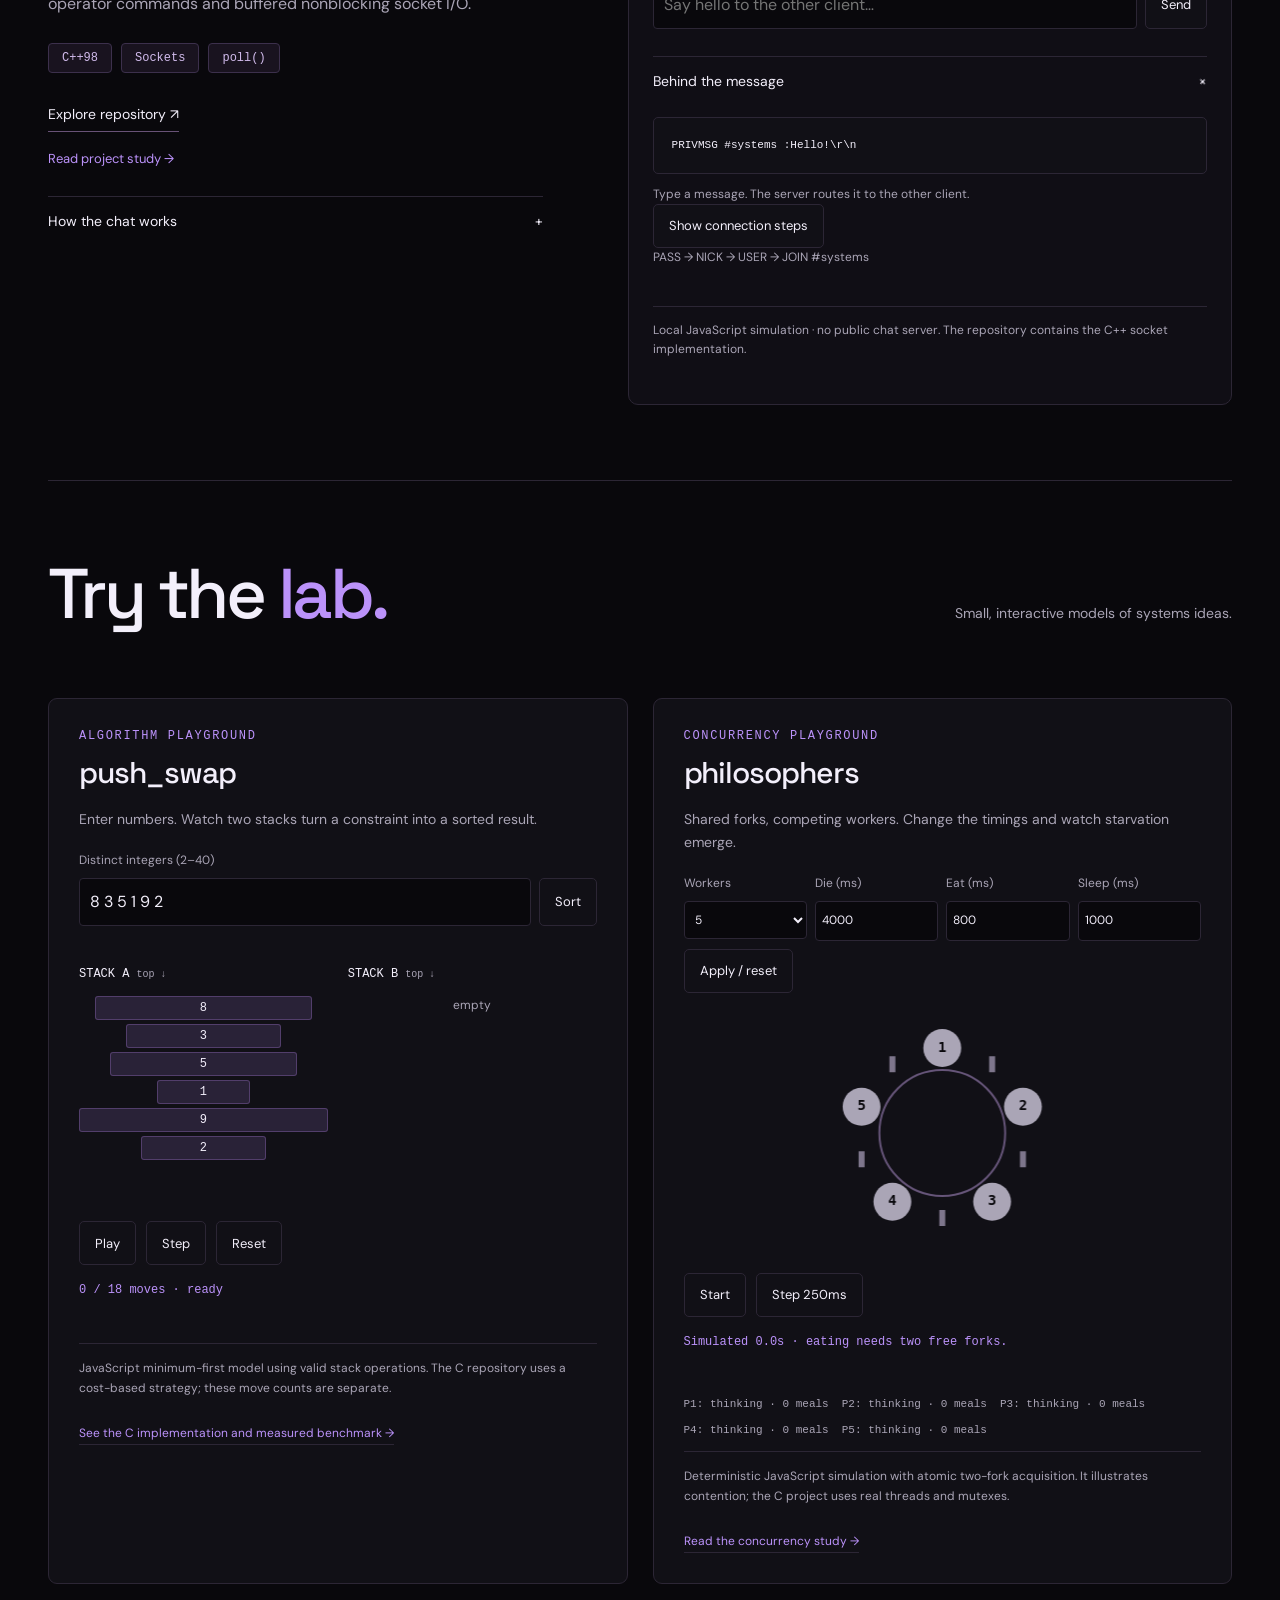
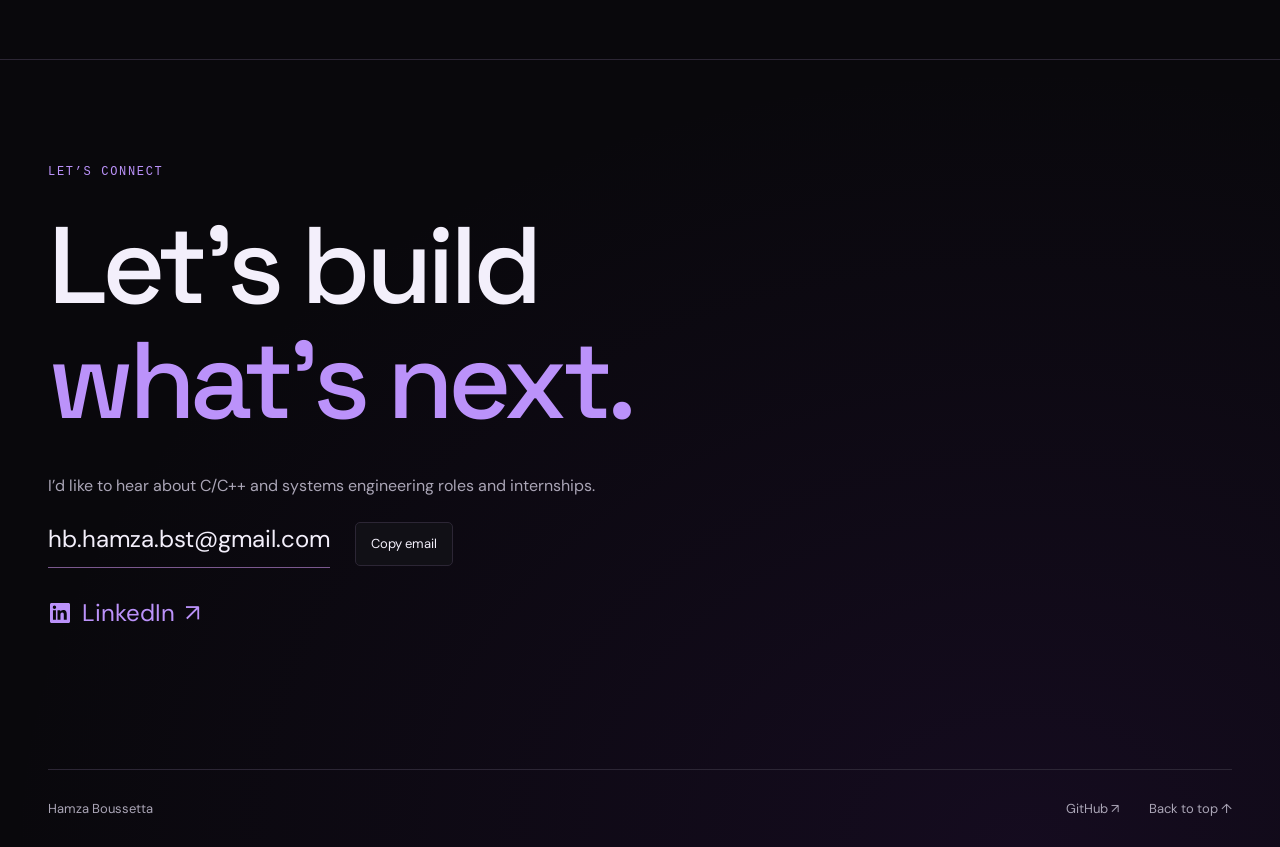
==== commit 3c06bc41: "Add searchable project explorer and direct lab navigation" ====
--- a/index.html
+++ b/index.html
@@ -38,6 +38,8 @@
     <link rel="icon" href="assets/favicon.svg" type="image/svg+xml" />
 
     <link rel="stylesheet" href="features.css" />
+    <link rel="stylesheet" href="project-explorer.css" />
+    <script type="module" src="js/project-explorer.js"></script>
     <script type="module" src="js/features.js"></script>
   </head>
   <body>
@@ -48,7 +50,7 @@
       >
       <nav aria-label="Main navigation">
         <a href="#about">About</a><a href="#work">Work</a
-        ><a href="#contact">Contact <span aria-hidden="true">↗</span></a>
+        ><a href="#lab">Lab</a><a href="#contact">Contact <span aria-hidden="true">↗</span></a>
       </nav>
     </header>
 
@@ -259,6 +261,77 @@
             <h2 id="work-title">My <em>work.</em></h2>
             <p>42 projects and independent developer tools.</p>
           </div>
+          <section class="project-explorer" aria-labelledby="explorer-title" data-project-explorer>
+            <div class="explorer-heading">
+              <div>
+                <p class="eyebrow">PROJECT EXPLORER</p>
+                <h3 id="explorer-title">Find your way into the work.</h3>
+              </div>
+              <p>From browser tools to systems ideas.<br />Pick a project and take a closer look.</p>
+            </div>
+            <div class="explorer-controls" data-explorer-controls hidden>
+              <div class="explorer-search">
+                <label for="project-search">Search projects or technologies</label>
+                <input id="project-search" type="search" placeholder="Try React, C++, memory…" maxlength="100" autocomplete="off" aria-controls="project-results" />
+              </div>
+              <div class="explorer-filters" role="group" aria-label="Filter projects by topic">
+                <button type="button" data-project-filter="all" aria-pressed="true" aria-controls="project-results">All work</button>
+                <button type="button" data-project-filter="web" aria-pressed="false" aria-controls="project-results">Web</button>
+                <button type="button" data-project-filter="systems" aria-pressed="false" aria-controls="project-results">Systems</button>
+                <button type="button" data-project-filter="tools" aria-pressed="false" aria-controls="project-results">Developer tools</button>
+              </div>
+            </div>
+            <div class="explorer-summary">
+              <p data-project-count role="status" aria-live="polite" aria-atomic="true">5 projects to explore</p>
+              <button type="button" class="explorer-reset" data-project-reset hidden>Clear filters</button>
+            </div>
+            <ul id="project-results" class="explorer-results" aria-label="Project index">
+              <li data-project-entry data-topics="web tools" data-keywords="javascript frontend front-end memcheck debugging local-first browser">
+                <a class="explorer-result" href="#leaklens">
+                  <span class="explorer-number" aria-hidden="true">01</span>
+                  <span class="explorer-project"><strong>LeakLens</strong> <span>Make sense of Valgrind memory reports.</span></span>
+                  <span class="explorer-tech">JavaScript · Valgrind</span>
+                  <span class="explorer-destination">View project <span aria-hidden="true">↘</span></span>
+                </a>
+              </li>
+              <li data-project-entry data-topics="web" data-keywords="javascript full-stack fullstack frontend backend socket.io webrtc real-time chat screen sharing">
+                <a class="explorer-result" href="#afterglow">
+                  <span class="explorer-number" aria-hidden="true">02</span>
+                  <span class="explorer-project"><strong>Afterglow</strong> <span>Synchronized video, voice and shared screens.</span></span>
+                  <span class="explorer-tech">React · Node.js · WebRTC</span>
+                  <span class="explorer-destination">View project <span aria-hidden="true">↘</span></span>
+                </a>
+              </li>
+              <li data-project-entry data-topics="systems" data-keywords="cpp c++98 networking nonblocking sockets poll server chat channels">
+                <a class="explorer-result" href="#ft_irc">
+                  <span class="explorer-number" aria-hidden="true">03</span>
+                  <span class="explorer-project"><strong>ft_irc</strong> <span>Follow a message through a multi-client server.</span></span>
+                  <span class="explorer-tech">C++98 · Sockets · poll()</span>
+                  <span class="explorer-destination">Try chat demo <span aria-hidden="true">↘</span></span>
+                </a>
+              </li>
+              <li data-project-entry data-topics="systems" data-keywords="c algorithms sorting stacks benchmark operations">
+                <a class="explorer-result" href="#stack-demo">
+                  <span class="explorer-number" aria-hidden="true">04</span>
+                  <span class="explorer-project"><strong>push_swap</strong> <span>Explore sorting with two stacks and a few moves.</span></span>
+                  <span class="explorer-tech">C · Algorithms</span>
+                  <span class="explorer-destination">Try stack demo <span aria-hidden="true">↘</span></span>
+                </a>
+              </li>
+              <li data-project-entry data-topics="systems" data-keywords="c concurrency threads pthreads mutex mutexes synchronization starvation dining philosophers">
+                <a class="explorer-result" href="#philosophers-demo">
+                  <span class="explorer-number" aria-hidden="true">05</span>
+                  <span class="explorer-project"><strong>philosophers</strong> <span>See what happens when workers share resources.</span></span>
+                  <span class="explorer-tech">C · Threads · Mutexes</span>
+                  <span class="explorer-destination">Try concurrency demo <span aria-hidden="true">↘</span></span>
+                </a>
+              </li>
+            </ul>
+            <div class="explorer-empty" data-project-empty hidden>
+              <p>No projects match this search.</p>
+              <span>Try a technology such as React or C++, or clear the filters to see all five projects.</span>
+            </div>
+          </section>
           <article class="project" id="leaklens">
             <div class="project-copy">
               <div class="project-index">01 / DEVELOPER TOOLS</div>
@@ -389,7 +462,7 @@
               aria-label="Interactive IRC chat simulation"
             >
               <div class="irc-header">
-                <strong>#systems</strong><span>2 clients · connected</span>
+                <strong>#systems</strong> <span>2 clients · connected</span>
               </div>
               <div class="irc-clients">
                 <section class="irc-client" aria-label="Hamza chat client">
--- a/project-explorer.css
+++ b/project-explorer.css
@@ -0,0 +1,216 @@
+/* A compact index into the existing projects and browser lab. */
+.project-explorer {
+  margin: 0 0 35px;
+  padding: 30px;
+  border: 1px solid var(--line);
+  border-radius: 10px;
+  background: var(--surface);
+}
+.project-explorer [hidden] {
+  display: none !important;
+}
+.explorer-heading {
+  display: flex;
+  align-items: end;
+  justify-content: space-between;
+  gap: 24px;
+  margin-bottom: 26px;
+}
+.explorer-heading .eyebrow {
+  margin: 0 0 10px;
+  font-size: 10px;
+}
+.explorer-heading h3 {
+  font: 500 clamp(22px, 2.8vw, 34px)/1.2 var(--display);
+  letter-spacing: -0.035em;
+}
+.explorer-heading > p {
+  margin: 0;
+  color: var(--muted);
+  font-size: 12px;
+}
+.explorer-controls {
+  display: flex;
+  align-items: end;
+  gap: 20px;
+  justify-content: space-between;
+}
+.explorer-search {
+  flex: 1;
+  max-width: 390px;
+  min-width: 200px;
+}
+.explorer-search label {
+  display: block;
+  margin-bottom: 7px;
+  color: var(--muted);
+  font-size: 12px;
+}
+.explorer-search input {
+  width: 100%;
+  min-height: 44px;
+  padding: 10px 14px;
+  border: 1px solid var(--line);
+  border-radius: 5px;
+  background: var(--bg);
+  color: var(--ink);
+  font-size: 14px;
+}
+.explorer-search input::placeholder {
+  color: var(--muted);
+  opacity: 1;
+}
+.explorer-filters {
+  display: flex;
+  flex-wrap: wrap;
+  gap: 6px;
+}
+.explorer-filters button {
+  padding: 8px 13px;
+  min-height: 44px;
+  border: 1px solid var(--line);
+  border-radius: 5px;
+  background: transparent;
+  font-size: 12px;
+}
+.explorer-filters button:hover {
+  border-color: var(--accent);
+}
+.explorer-filters button[aria-pressed='true'] {
+  background: var(--accent);
+  border-color: var(--accent);
+  color: var(--bg);
+}
+.explorer-summary {
+  display: flex;
+  align-items: center;
+  justify-content: space-between;
+  gap: 12px;
+  min-height: 54px;
+  margin-top: 6px;
+  font-size: 12px;
+}
+.explorer-summary p {
+  margin: 0;
+  color: var(--muted);
+}
+.explorer-reset {
+  min-height: 44px;
+  padding: 5px 0 5px 10px;
+  border: 0;
+  background: transparent;
+  color: var(--accent);
+  font-size: 12px;
+  text-decoration: underline;
+  text-underline-offset: 4px;
+}
+.explorer-results {
+  list-style: none;
+  padding: 0;
+  margin: 0;
+}
+.explorer-result {
+  display: grid;
+  grid-template-columns: 25px minmax(0, 1fr) minmax(160px, 0.6fr) 160px;
+  gap: 18px;
+  align-items: center;
+  padding: 18px 8px;
+  border-top: 1px solid var(--line);
+}
+.explorer-result:hover,
+.explorer-result:focus-visible {
+  background: #bb92fa08;
+}
+.explorer-number {
+  color: var(--muted);
+  font: 11px ui-monospace, monospace;
+}
+.explorer-project strong {
+  display: block;
+  font: 500 17px/1.5 var(--display);
+}
+.explorer-project > span {
+  display: block;
+  color: var(--muted);
+  font-size: 12px;
+}
+.explorer-tech {
+  color: var(--muted);
+  font: 11px/1.8 ui-monospace, monospace;
+}
+.explorer-destination {
+  color: var(--accent);
+  font-size: 12px;
+  text-align: right;
+}
+.explorer-empty {
+  padding: 28px 8px;
+  border-top: 1px solid var(--line);
+}
+.explorer-empty p {
+  margin-bottom: 6px;
+  font-family: var(--display);
+}
+.explorer-empty > span {
+  color: var(--muted);
+  font-size: 13px;
+}
+@media (max-width: 1100px) {
+  .explorer-controls {
+    align-items: start;
+    flex-direction: column;
+    gap: 14px;
+  }
+  .explorer-search {
+    max-width: none;
+    width: 100%;
+  }
+  .explorer-result {
+    grid-template-columns: 24px minmax(0, 1fr) 155px;
+    gap: 6px 16px;
+  }
+  .explorer-tech {
+    grid-column: 2;
+  }
+  .explorer-destination {
+    grid-column: 3;
+    grid-row: 1 / 3;
+  }
+}
+@media (max-width: 760px) {
+  .project-explorer {
+    padding: 22px 18px 10px;
+  }
+  .explorer-heading {
+    display: block;
+  }
+  .explorer-heading > p {
+    margin-top: 12px;
+  }
+  .explorer-result {
+    grid-template-columns: 20px minmax(0, 1fr);
+    gap: 5px 10px;
+    padding: 16px 2px;
+  }
+  .explorer-number {
+    align-self: start;
+    padding-top: 7px;
+  }
+  .explorer-destination {
+    grid-column: 2;
+    grid-row: auto;
+    text-align: left;
+  }
+  .explorer-filters button {
+    padding-inline: 11px;
+  }
+  .navigation {
+    gap: 16px;
+  }
+  .navigation nav {
+    gap: clamp(12px, 3vw, 22px);
+  }
+  .navigation nav a {
+    font-size: 11px;
+  }
+}
